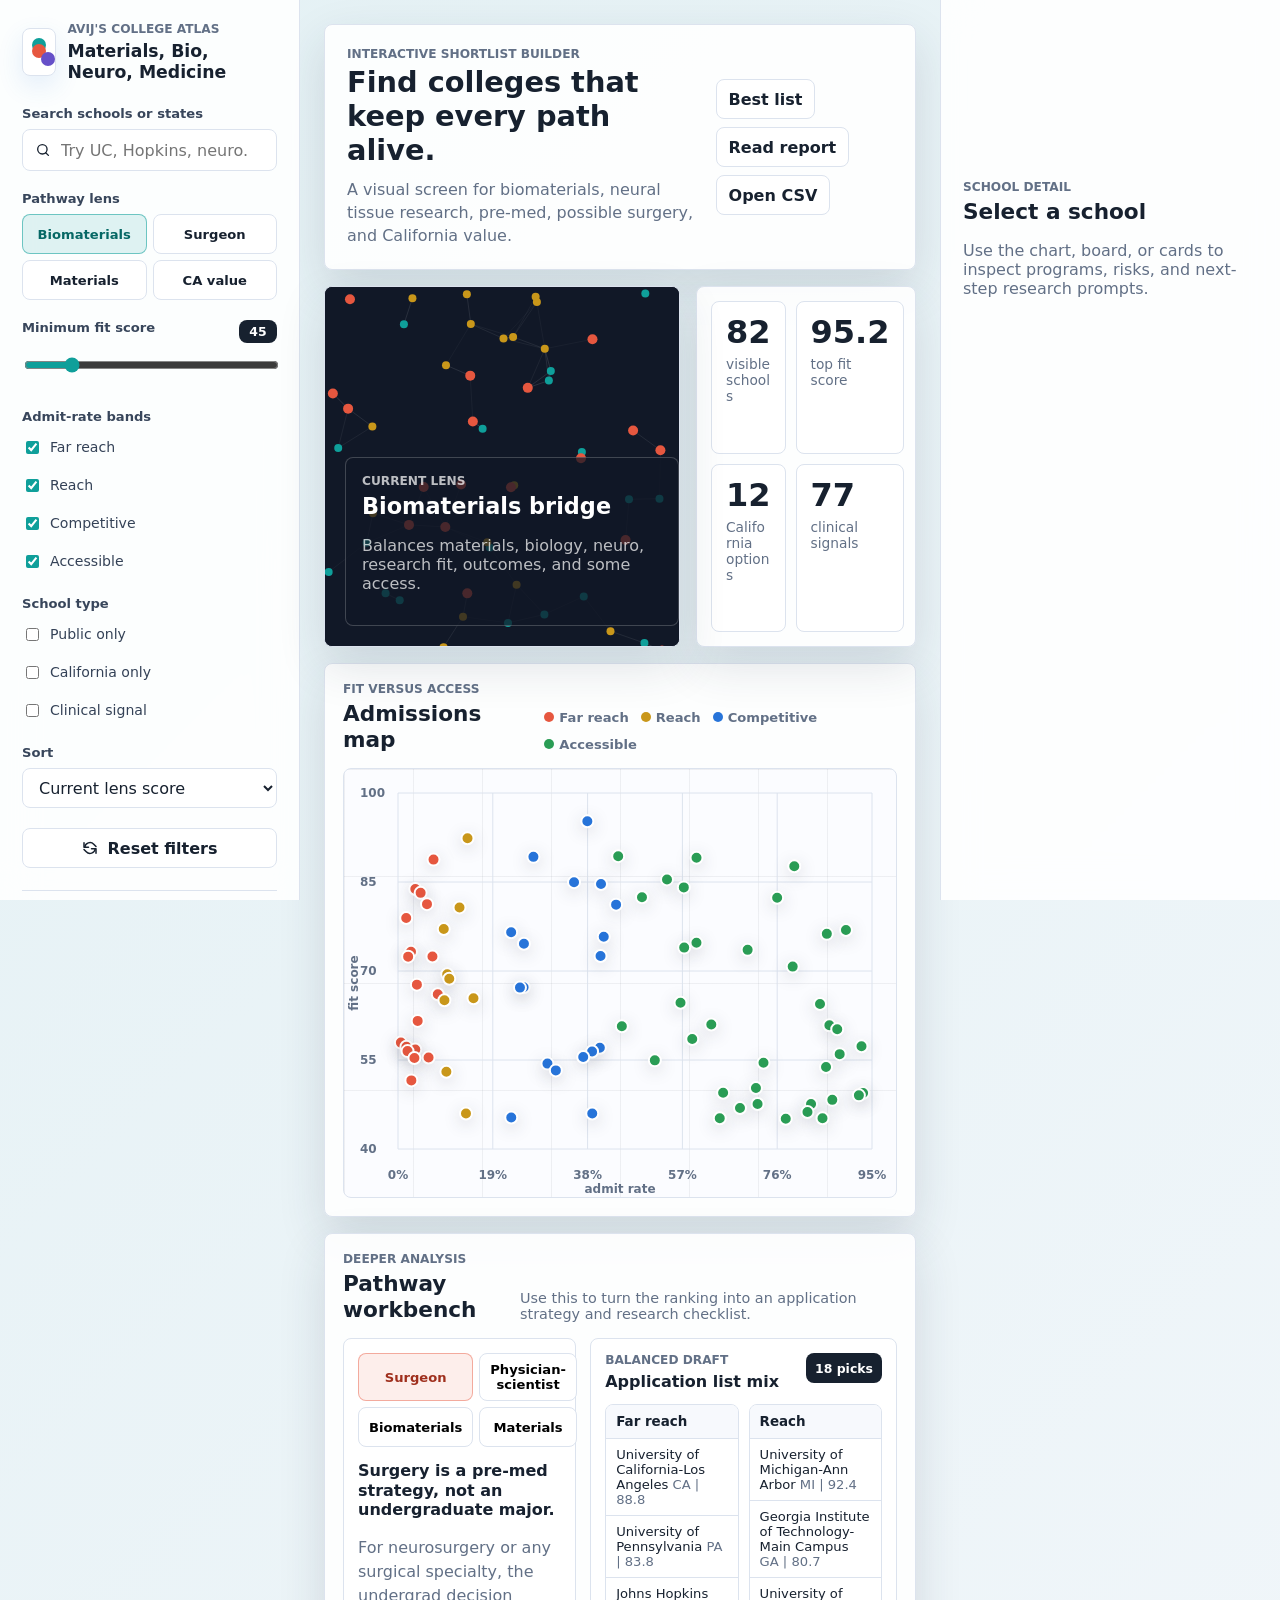
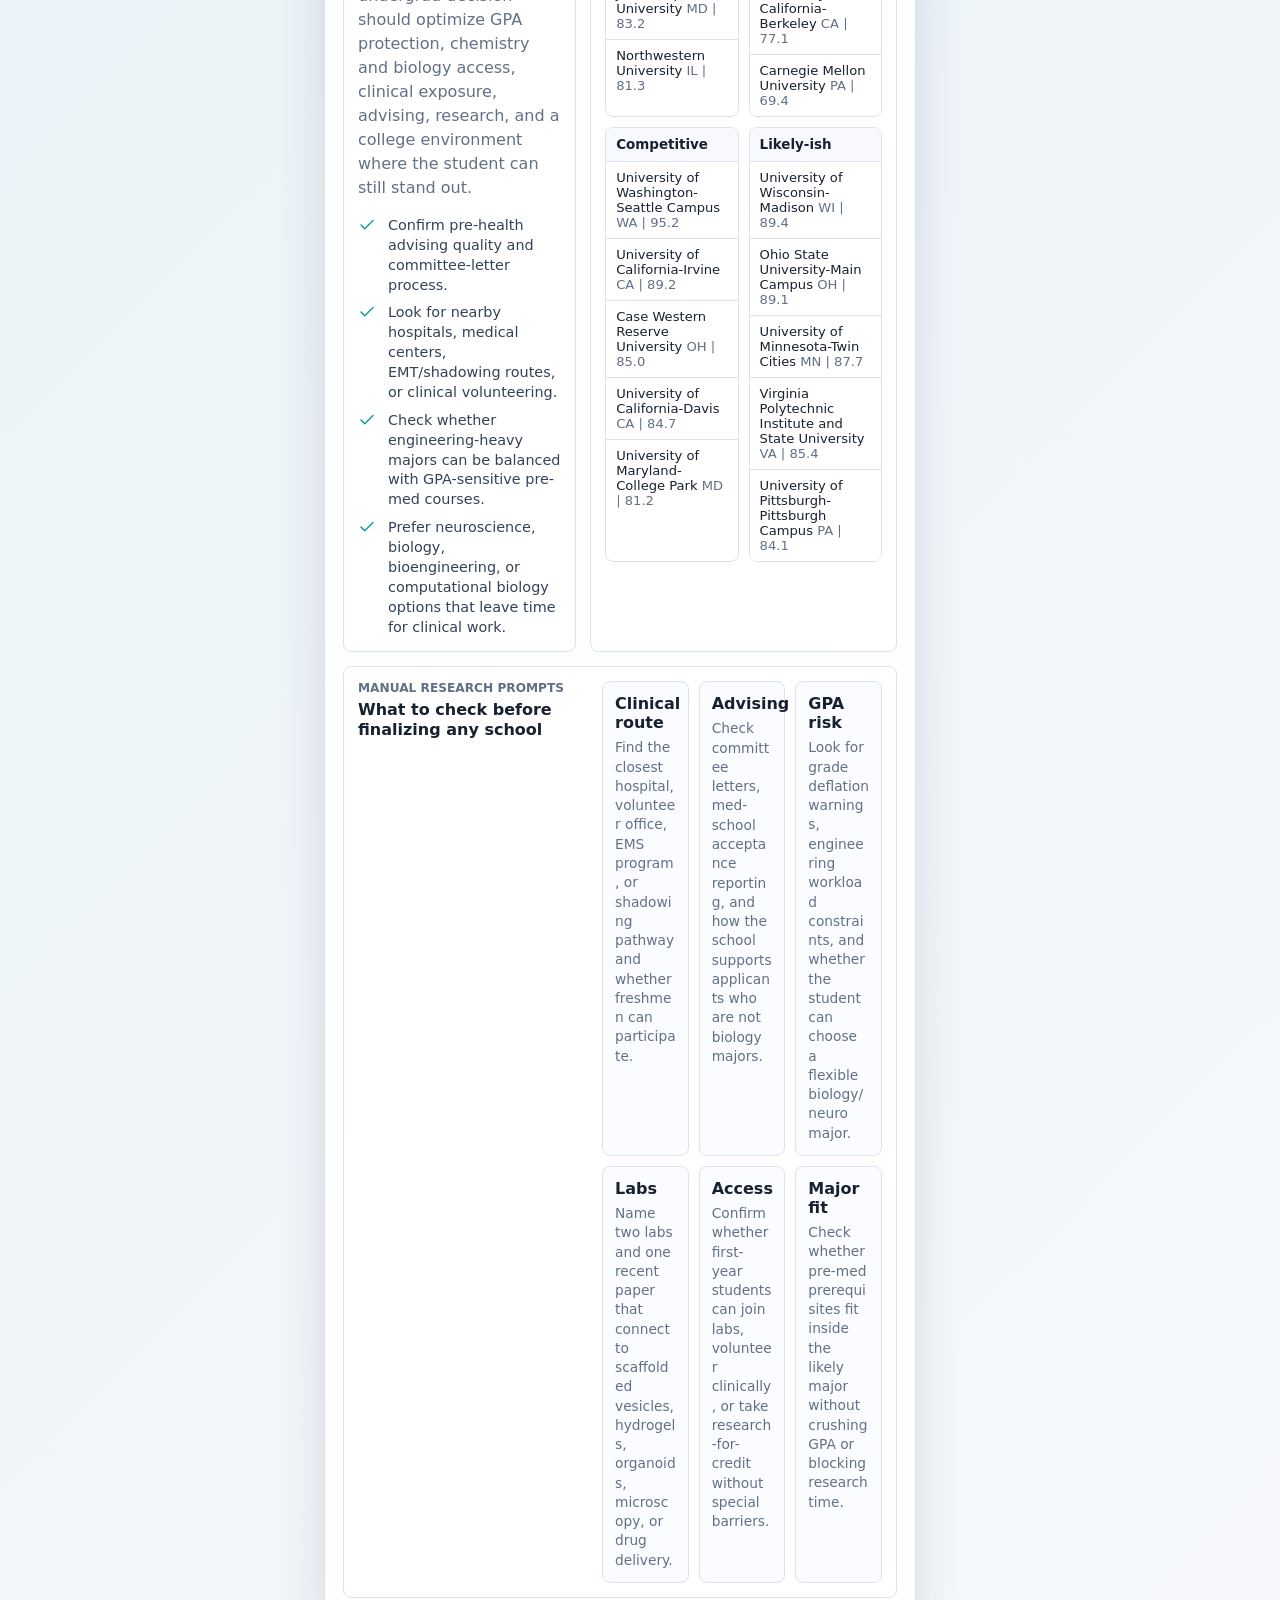
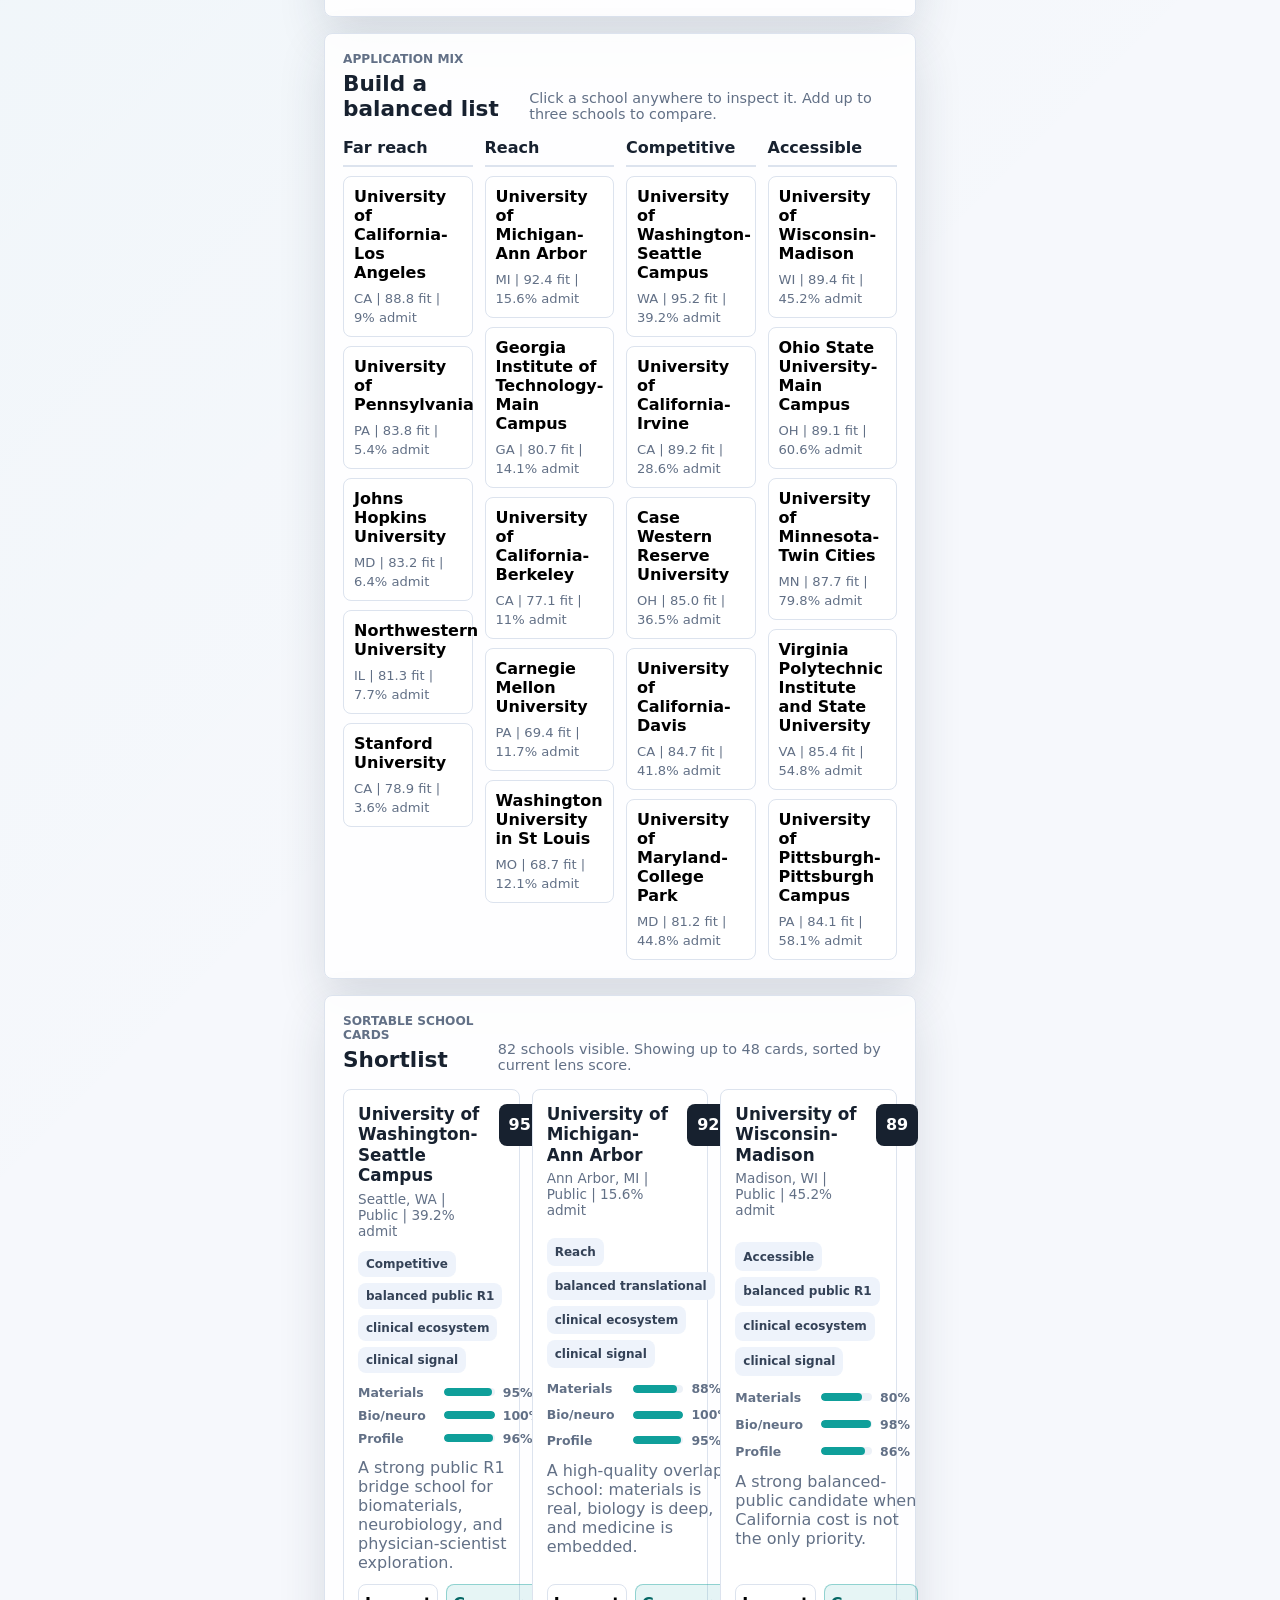
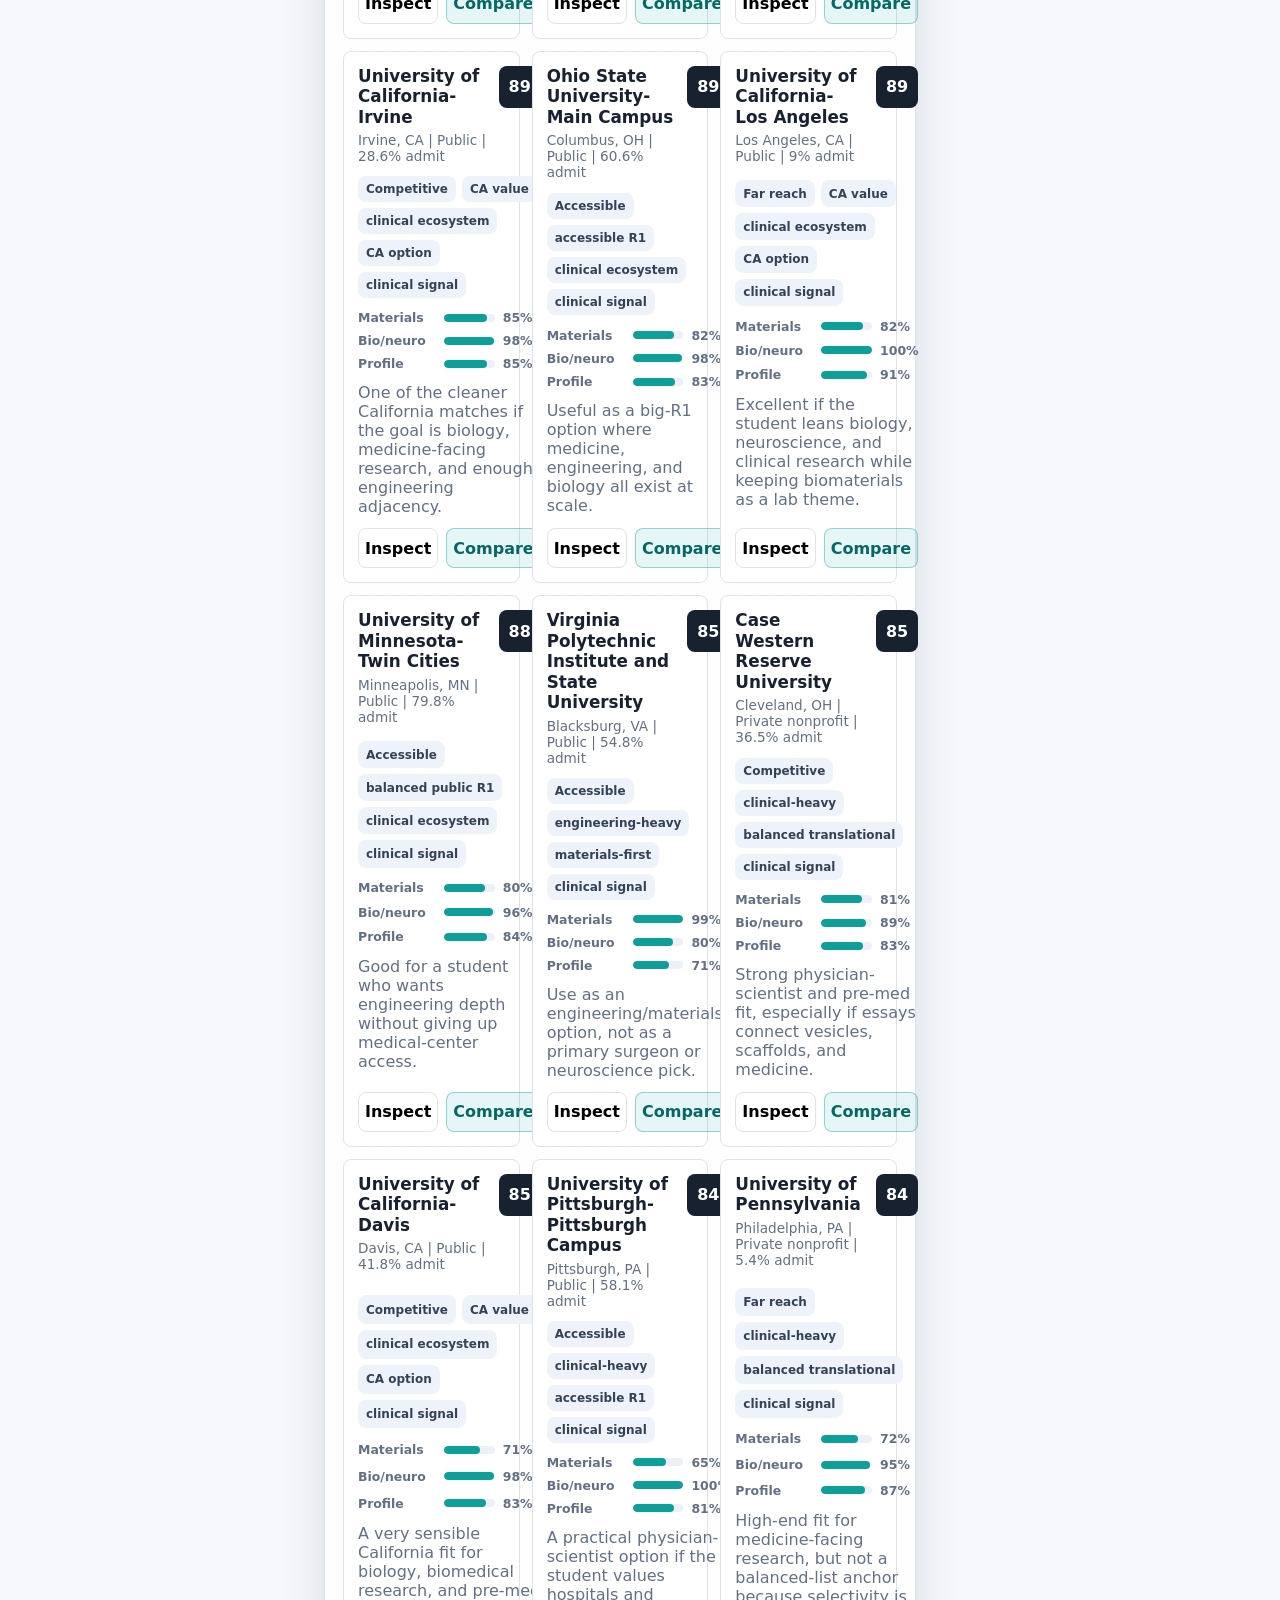
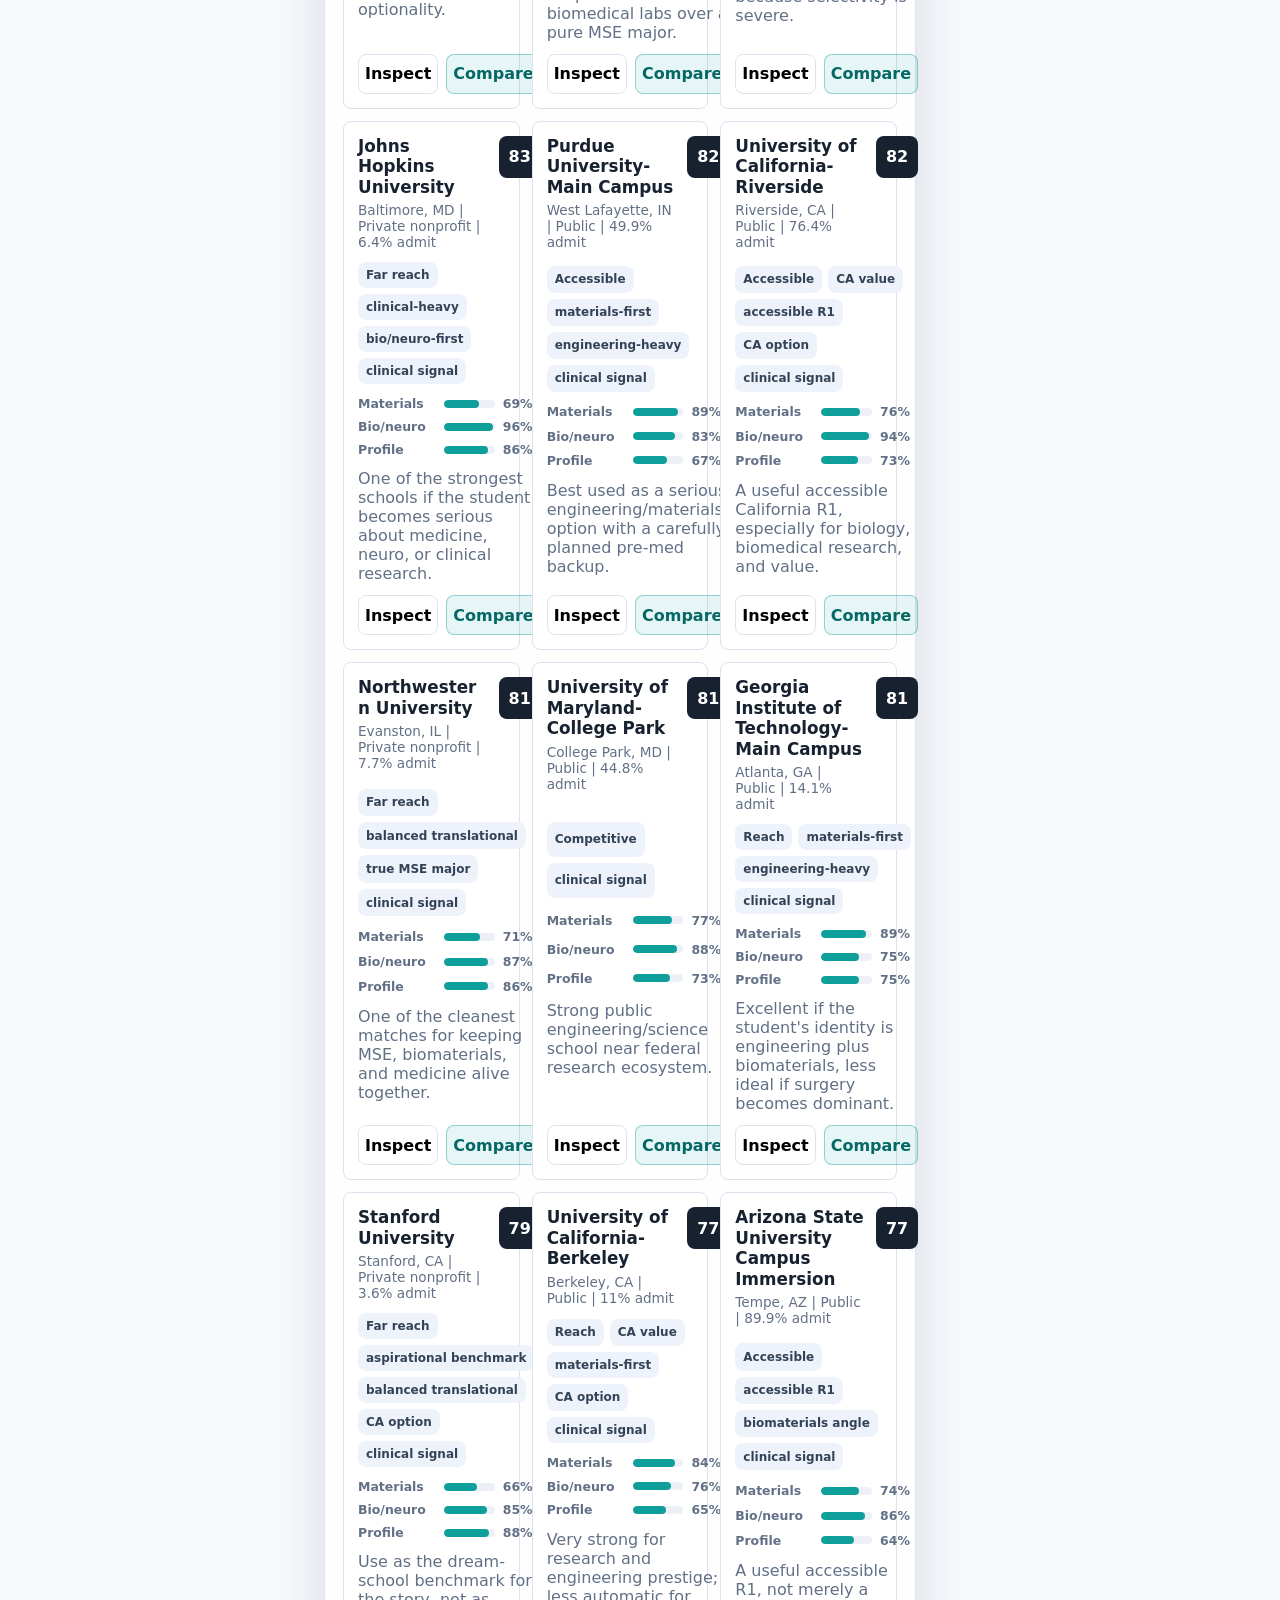
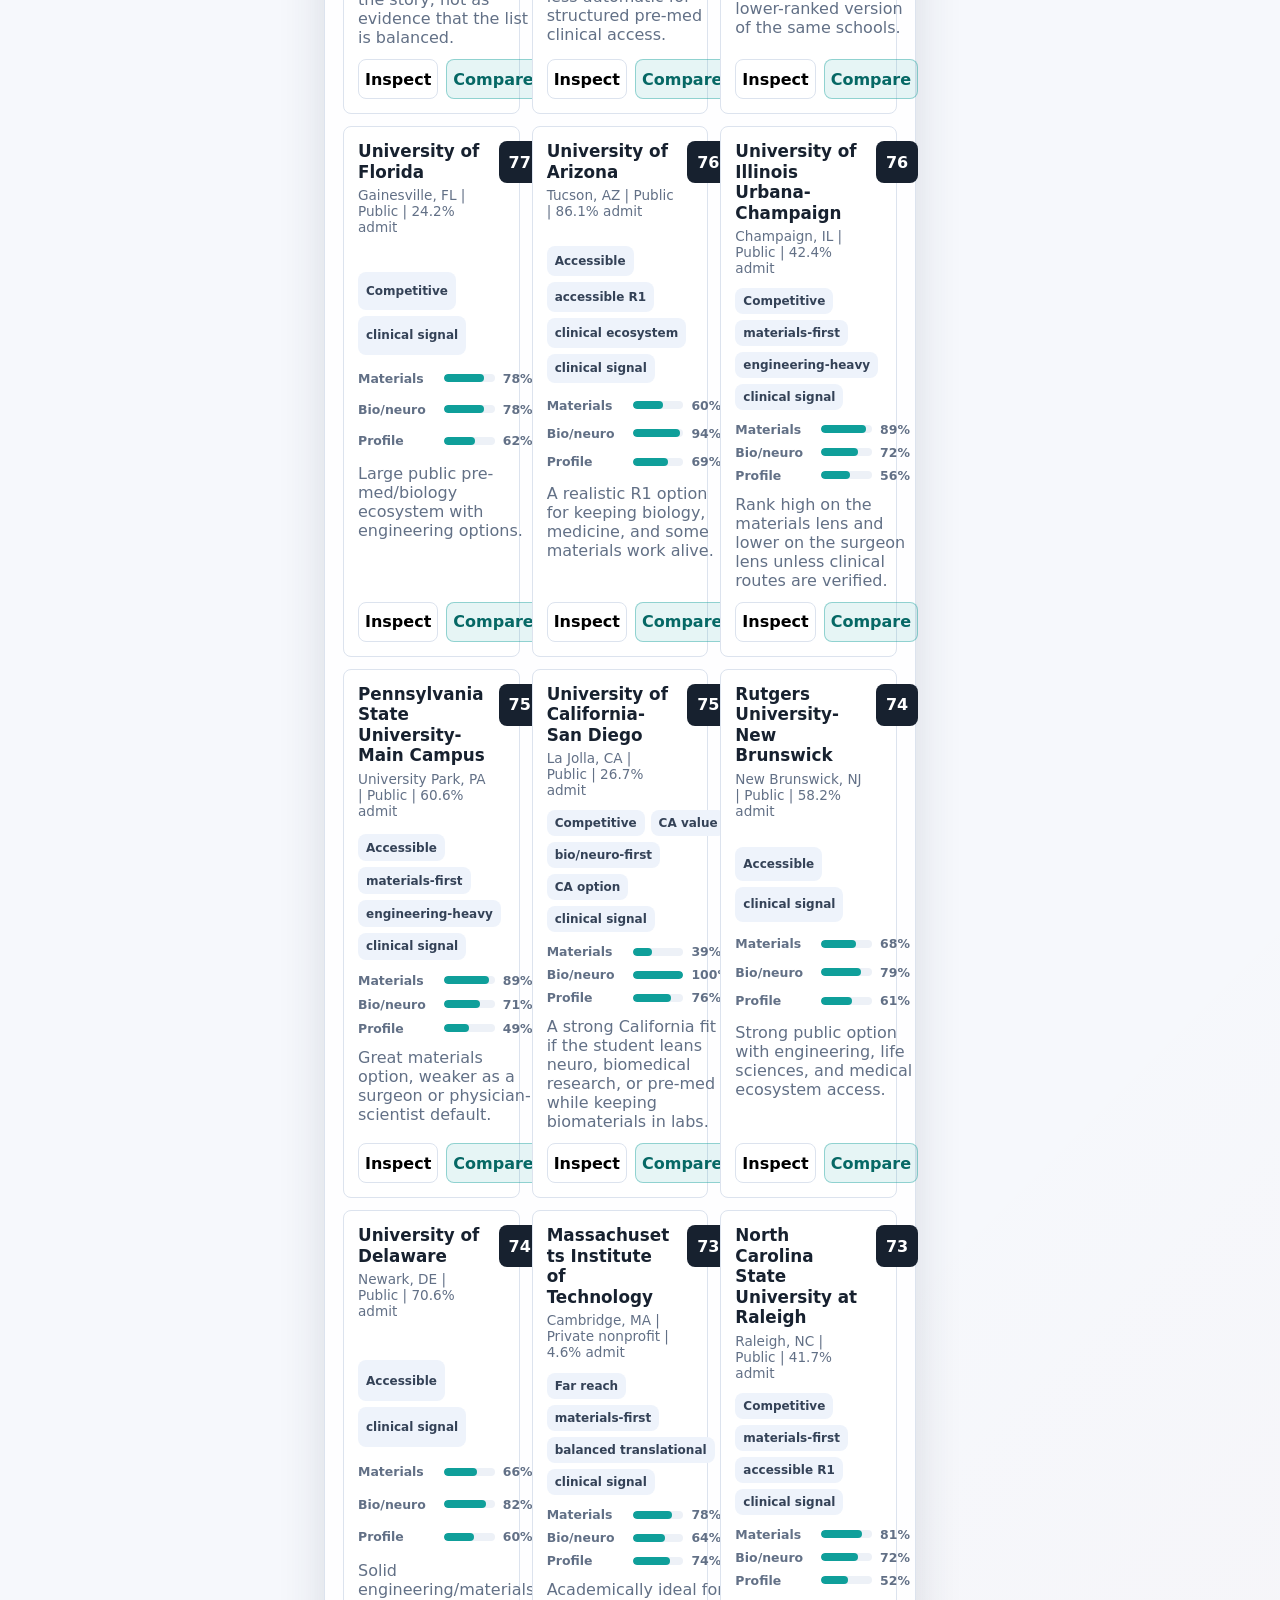
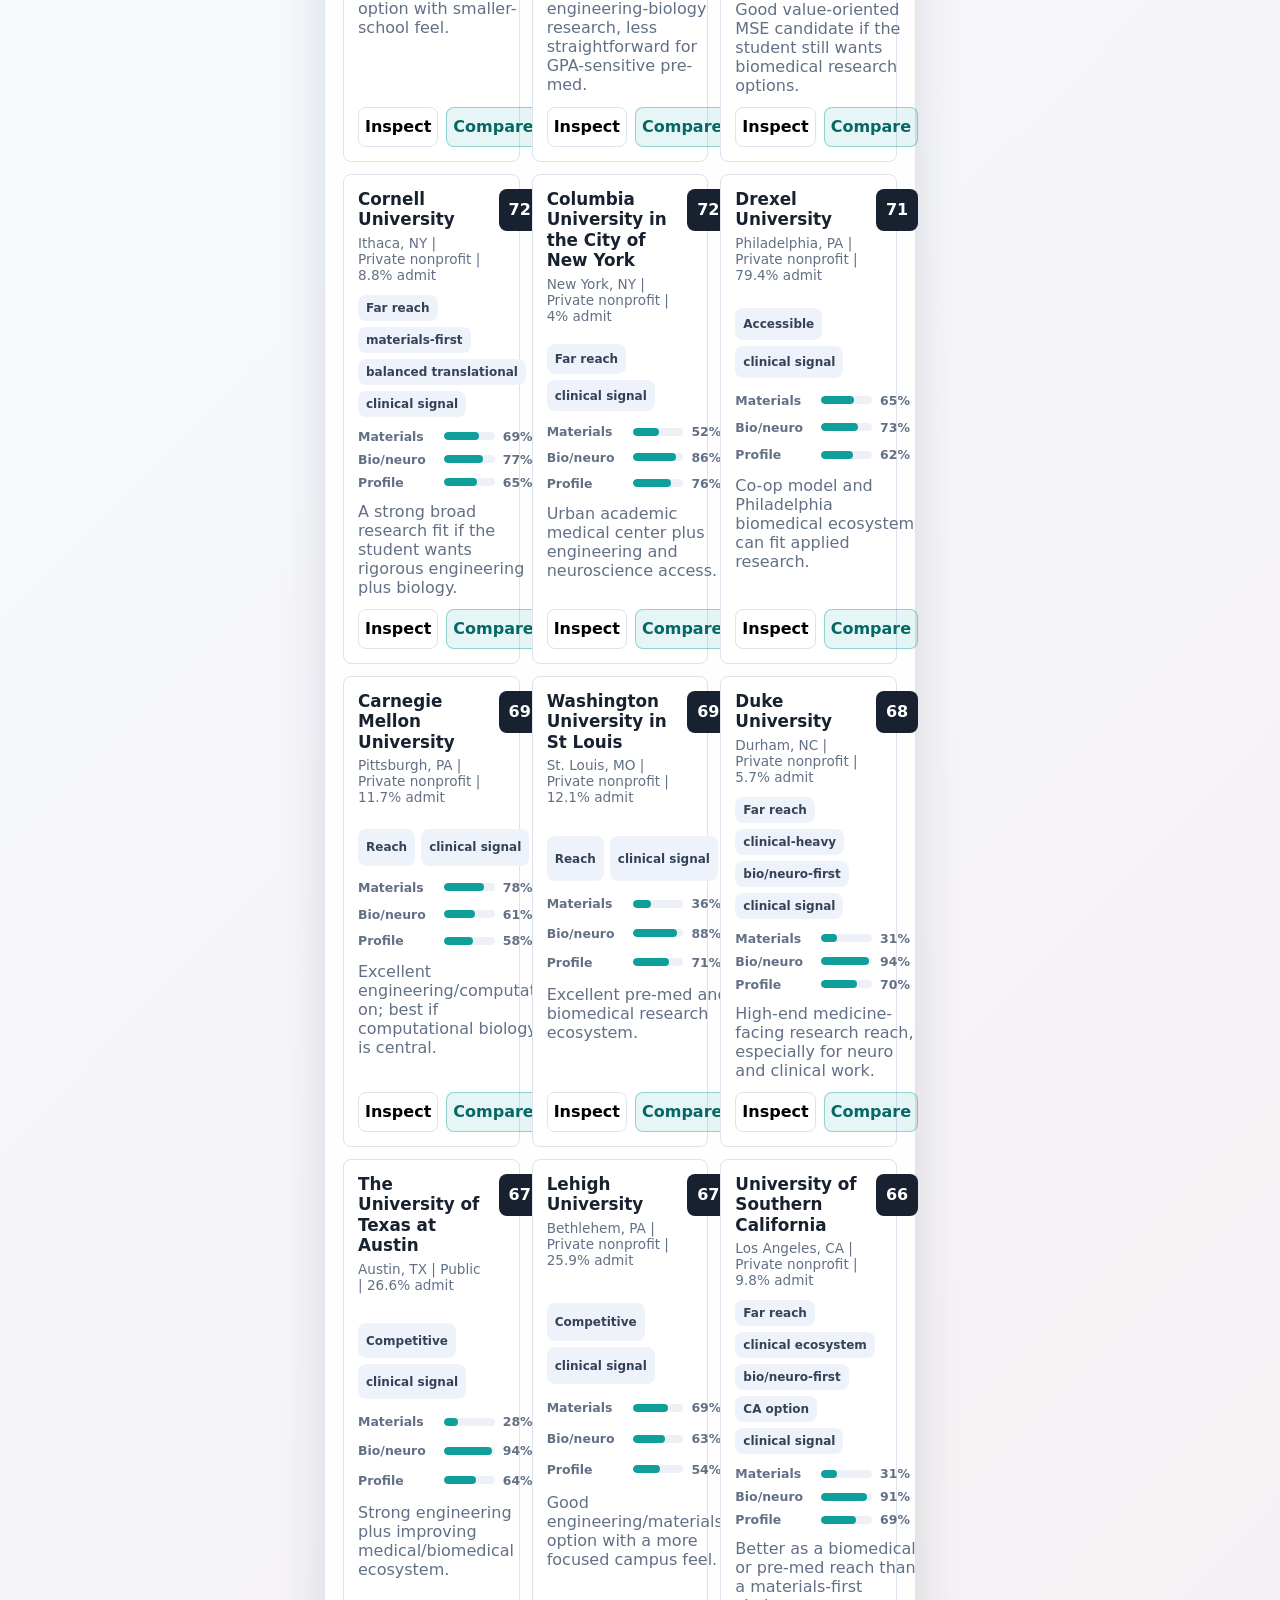
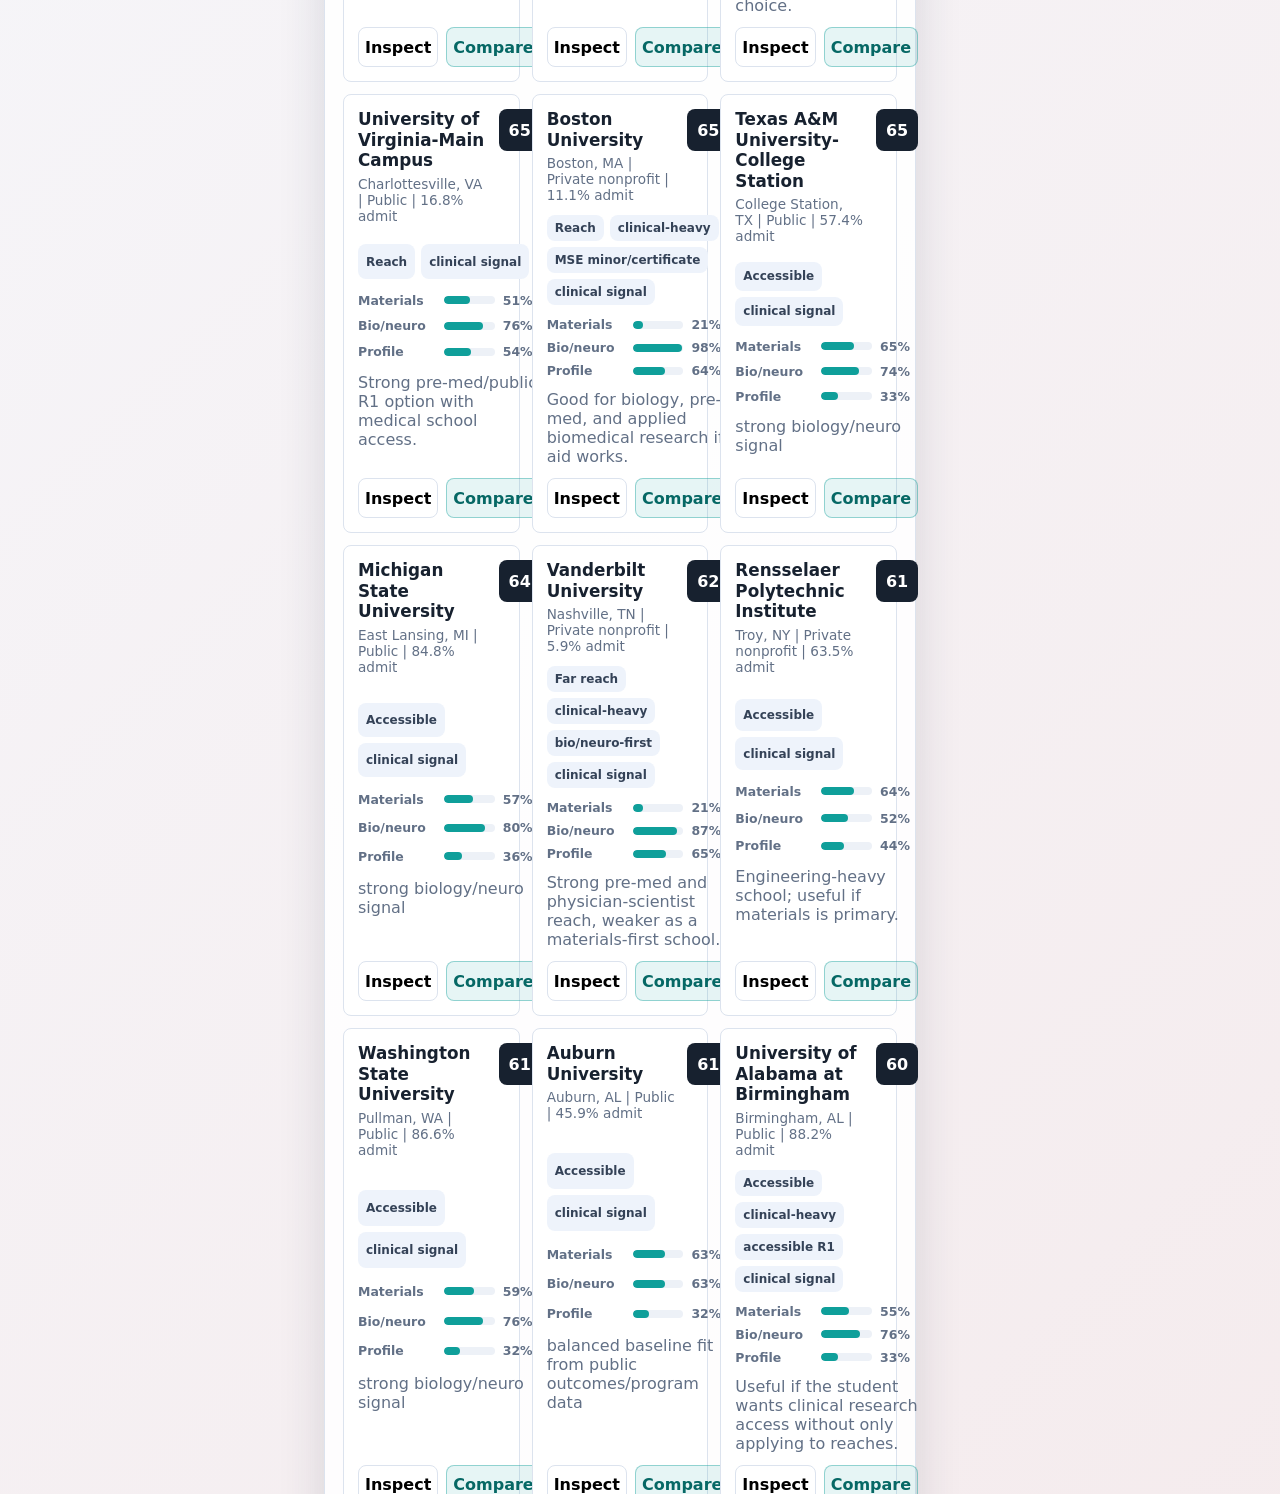
==== index.html @ f4471c8b "itr1: static website view" ====
<!doctype html>
<html lang="en">
  <head>
    <meta charset="utf-8">
    <meta name="viewport" content="width=device-width, initial-scale=1">
    <title>College Pathway Atlas</title>
    <link rel="icon" href="data:,">
    <link rel="stylesheet" href="assets/styles.css">
  </head>
  <body>
    <div class="app-shell">
      <aside class="controls" aria-label="College filters">
        <div class="brand-block">
          <div class="brand-mark" aria-hidden="true">
            <span></span>
            <span></span>
            <span></span>
          </div>
          <div>
            <p class="eyebrow">Avij's College Atlas</p>
            <h1>Materials, Bio, Neuro, Medicine</h1>
          </div>
        </div>

        <label class="field-label" for="searchInput">Search schools or states</label>
        <div class="search-wrap">
          <svg viewBox="0 0 24 24" aria-hidden="true">
            <circle cx="11" cy="11" r="7"></circle>
            <path d="m16 16 4 4"></path>
          </svg>
          <input id="searchInput" type="search" placeholder="Try UC, Hopkins, neuro...">
        </div>

        <div class="control-group">
          <p class="field-label">Pathway lens</p>
          <div class="segmented" role="group" aria-label="Pathway lens">
            <button class="seg-button active" data-track="biomaterials" type="button">Biomaterials</button>
            <button class="seg-button" data-track="surgeon" type="button">Surgeon</button>
            <button class="seg-button" data-track="materials" type="button">Materials</button>
            <button class="seg-button" data-track="california" type="button">CA value</button>
          </div>
        </div>

        <div class="control-group">
          <div class="range-head">
            <label class="field-label" for="scoreRange">Minimum fit score</label>
            <output id="scoreValue" for="scoreRange">45</output>
          </div>
          <input id="scoreRange" type="range" min="35" max="95" value="45">
        </div>

        <div class="control-group">
          <p class="field-label">Admit-rate bands</p>
          <div class="check-grid" id="bandFilters">
            <label><input type="checkbox" value="Far reach by admit rate" checked> Far reach</label>
            <label><input type="checkbox" value="Reach by admit rate" checked> Reach</label>
            <label><input type="checkbox" value="Competitive/possible by admit rate" checked> Competitive</label>
            <label><input type="checkbox" value="More accessible by admit rate" checked> Accessible</label>
          </div>
        </div>

        <div class="control-group">
          <p class="field-label">School type</p>
          <div class="check-grid">
            <label><input id="publicOnly" type="checkbox"> Public only</label>
            <label><input id="californiaOnly" type="checkbox"> California only</label>
            <label><input id="clinicalOnly" type="checkbox"> Clinical signal</label>
          </div>
        </div>

        <div class="control-group">
          <label class="field-label" for="sortSelect">Sort</label>
          <select id="sortSelect">
            <option value="lens">Current lens score</option>
            <option value="admit">Admit rate, higher first</option>
            <option value="materials">Materials strength</option>
            <option value="biology">Bio/neuro strength</option>
            <option value="outcomes">Outcomes</option>
            <option value="netprice">Net price, lower first</option>
          </select>
        </div>

        <button id="resetFilters" class="ghost-button" type="button">
          <svg viewBox="0 0 24 24" aria-hidden="true">
            <path d="M4 5v6h6"></path>
            <path d="M20 19v-6h-6"></path>
            <path d="M5 11a7 7 0 0 1 12-4l3 3"></path>
            <path d="M19 13a7 7 0 0 1-12 4l-3-3"></path>
          </svg>
          Reset filters
        </button>

        <div class="source-note">
          <p>Static site generated from College Scorecard data and the local shortlist script.</p>
          <p>Score is a relative shortlist fit index, not an admissions chance or school quality ranking. Admit-rate bands are not personal estimates.</p>
          <p>No undergrad "surgeon" major exists. The surgeon lens emphasizes pre-med readiness, clinical access, biology, outcomes, and research.</p>
          <p>Curated notes flag where official department pages, cost, major-level selectivity, and research access still need manual verification.</p>
        </div>
      </aside>

      <main class="workspace">
        <section class="top-band" aria-labelledby="overviewTitle">
          <div>
            <p class="eyebrow">Interactive shortlist builder</p>
            <h2 id="overviewTitle">Find colleges that keep every path alive.</h2>
            <p class="lede">A visual screen for biomaterials, neural tissue research, pre-med, possible surgery, and California value.</p>
          </div>
          <div class="top-actions">
            <a href="outputs/deeper_college_recommendations.md">Best list</a>
            <a href="outputs/college_shortlist.md">Read report</a>
            <a href="outputs/college_shortlist.csv">Open CSV</a>
          </div>
        </section>

        <section class="insight-grid" aria-label="Summary">
          <div class="visual-panel pathway-panel">
            <canvas id="pathwayCanvas" width="900" height="440" aria-label="Animated biomaterials and neural-pathway visual"></canvas>
            <div class="canvas-copy">
              <p class="eyebrow">Current lens</p>
              <h3 id="trackTitle">Biomaterials bridge</h3>
              <p id="trackCopy">Balances materials, biology, neuro, research fit, outcomes, and some access.</p>
            </div>
          </div>
          <div class="metric-panel">
            <div class="metric">
              <span id="countMetric">0</span>
              <p>visible schools</p>
            </div>
            <div class="metric">
              <span id="topMetric">0.0</span>
              <p>top fit score</p>
            </div>
            <div class="metric">
              <span id="caMetric">0</span>
              <p>California options</p>
            </div>
            <div class="metric">
              <span id="clinicalMetric">0</span>
              <p>clinical signals</p>
            </div>
          </div>
        </section>

        <section class="plot-section" aria-labelledby="plotTitle">
          <div class="section-head">
            <div>
              <p class="eyebrow">Fit versus access</p>
              <h2 id="plotTitle">Admissions map</h2>
            </div>
            <div class="legend" aria-label="Admissions band legend">
              <span><i class="dot far"></i>Far reach</span>
              <span><i class="dot reach"></i>Reach</span>
              <span><i class="dot comp"></i>Competitive</span>
              <span><i class="dot open"></i>Accessible</span>
            </div>
          </div>
          <div id="plot" class="plot" role="region" aria-label="Interactive scatter plot of fit score by admit-rate band"></div>
        </section>

        <section class="analysis-section" aria-labelledby="analysisTitle">
          <div class="section-head">
            <div>
              <p class="eyebrow">Deeper analysis</p>
              <h2 id="analysisTitle">Pathway workbench</h2>
            </div>
            <p class="section-note">Use this to turn the ranking into an application strategy and research checklist.</p>
          </div>
          <div class="analysis-layout">
            <div class="strategy-panel">
              <div class="analysis-tabs" role="group" aria-label="Analysis pathway">
                <button class="analysis-tab active" data-analysis="surgeon" type="button">Surgeon</button>
                <button class="analysis-tab" data-analysis="physicianScientist" type="button">Physician-scientist</button>
                <button class="analysis-tab" data-analysis="biomaterials" type="button">Biomaterials</button>
                <button class="analysis-tab" data-analysis="materials" type="button">Materials</button>
              </div>
              <div class="strategy-copy">
                <h3 id="analysisModeTitle"></h3>
                <p id="analysisModeText"></p>
                <div id="analysisChecklist" class="checklist"></div>
              </div>
            </div>
            <div class="portfolio-panel">
              <div class="portfolio-head">
                <div>
                  <p class="eyebrow">Balanced draft</p>
                  <h3>Application list mix</h3>
                </div>
                <span id="portfolioCount" class="portfolio-count"></span>
              </div>
              <div id="portfolioGrid" class="portfolio-grid"></div>
            </div>
          </div>
          <div class="question-bank">
            <div>
              <p class="eyebrow">Manual research prompts</p>
              <h3>What to check before finalizing any school</h3>
            </div>
            <div id="researchPrompts" class="prompt-grid"></div>
          </div>
        </section>

        <section class="board-section" aria-labelledby="boardTitle">
          <div class="section-head">
            <div>
              <p class="eyebrow">Application mix</p>
              <h2 id="boardTitle">Build a balanced list</h2>
            </div>
            <p class="section-note">Click a school anywhere to inspect it. Add up to three schools to compare.</p>
          </div>
          <div id="bandBoard" class="band-board"></div>
        </section>

        <section class="results-section" aria-labelledby="resultsTitle">
          <div class="section-head">
            <div>
              <p class="eyebrow">Sortable school cards</p>
              <h2 id="resultsTitle">Shortlist</h2>
            </div>
            <p id="resultSummary" class="section-note"></p>
          </div>
          <div id="cards" class="cards"></div>
        </section>
      </main>

      <aside class="detail-panel" aria-label="Selected school detail">
        <div class="detail-empty" id="detailEmpty">
          <p class="eyebrow">School detail</p>
          <h2>Select a school</h2>
          <p>Use the chart, board, or cards to inspect programs, risks, and next-step research prompts.</p>
        </div>
        <div class="detail-content hidden" id="detailContent">
          <button id="closeDetail" class="icon-button" type="button" aria-label="Close detail">
            <svg viewBox="0 0 24 24" aria-hidden="true">
              <path d="M18 6 6 18"></path>
              <path d="m6 6 12 12"></path>
            </svg>
          </button>
          <p class="eyebrow" id="detailBand"></p>
          <h2 id="detailName"></h2>
          <p id="detailMeta" class="detail-meta"></p>
          <div class="score-ring" aria-label="Current fit score">
            <span id="detailScore">0</span>
            <p>lens score</p>
          </div>
          <div id="detailBars" class="detail-bars"></div>
          <div class="detail-block">
            <h3>Why it fits</h3>
            <p id="detailWhy"></p>
          </div>
          <div class="detail-block">
            <h3>Watch-out</h3>
            <p id="detailCaution"></p>
          </div>
          <div class="detail-block">
            <h3>Curated tags</h3>
            <div id="detailTags" class="program-tags"></div>
          </div>
          <div class="detail-block">
            <h3>Deeper nuance</h3>
            <p id="detailNuance"></p>
          </div>
          <div class="detail-block path-checks">
            <h3>Path checks</h3>
            <p><strong>Materials path:</strong> <span id="detailMaterialsPath"></span></p>
            <p><strong>Clinical path:</strong> <span id="detailClinicalPath"></span></p>
            <p><strong>Manual verification:</strong> <span id="detailVerification"></span></p>
          </div>
          <div class="detail-block">
            <h3>Program signals</h3>
            <div id="detailPrograms" class="program-tags"></div>
          </div>
          <button id="compareDetail" class="primary-button" type="button">Add to compare</button>
        </div>
      </aside>

      <section class="compare-tray" aria-label="School comparison">
        <div class="compare-head">
          <div>
            <p class="eyebrow">Compare</p>
            <h2>Side-by-side</h2>
          </div>
          <button id="clearCompare" class="ghost-button compact" type="button">Clear</button>
        </div>
        <div id="compareGrid" class="compare-grid"></div>
      </section>
    </div>

    <div id="tooltip" class="tooltip hidden" role="status"></div>

    <script src="assets/college-data.js"></script>
    <script src="assets/curated-insights.js"></script>
    <script src="assets/app.js"></script>
  </body>
</html>
---- assets/styles.css ----
:root {
  --ink: #17212f;
  --muted: #627086;
  --paper: #f6f8fc;
  --panel: #ffffff;
  --line: #dce3ee;
  --teal: #0f9f9a;
  --green: #2a9d55;
  --coral: #e6573f;
  --gold: #c9971a;
  --violet: #6650c8;
  --blue: #2774d9;
  --shadow: 0 18px 48px rgba(34, 47, 73, 0.14);
  --radius: 8px;
  font-family: Inter, ui-sans-serif, system-ui, -apple-system, BlinkMacSystemFont, "Segoe UI", sans-serif;
  color: var(--ink);
  background: var(--paper);
}

* {
  box-sizing: border-box;
}

body {
  margin: 0;
  min-width: 320px;
  background:
    linear-gradient(135deg, rgba(15, 159, 154, 0.08), transparent 32%),
    linear-gradient(315deg, rgba(230, 87, 63, 0.08), transparent 28%),
    var(--paper);
}

body.has-compare .workspace {
  padding-bottom: 168px;
}

button,
input,
select {
  font: inherit;
}

button,
a,
input,
select {
  min-height: 40px;
}

a {
  color: inherit;
}

button:focus-visible,
a:focus-visible,
input:focus-visible,
select:focus-visible,
.mini-card:focus-visible,
.compare-card:focus-visible,
.point:focus-visible {
  outline: 3px solid rgba(39, 116, 217, 0.42);
  outline-offset: 3px;
}

.app-shell {
  display: grid;
  grid-template-columns: 300px minmax(0, 1fr) 340px;
  min-height: 100vh;
}

.controls,
.detail-panel,
.compare-tray {
  background: rgba(255, 255, 255, 0.88);
  backdrop-filter: blur(18px);
}

.controls {
  position: sticky;
  top: 0;
  height: 100vh;
  overflow: auto;
  padding: 22px;
  border-right: 1px solid var(--line);
}

.workspace {
  padding: 24px;
  min-width: 0;
}

.detail-panel {
  position: sticky;
  top: 0;
  height: 100vh;
  overflow: auto;
  padding: 22px;
  border-left: 1px solid var(--line);
}

.brand-block {
  display: flex;
  align-items: center;
  gap: 12px;
  margin-bottom: 24px;
}

.brand-mark {
  position: relative;
  width: 48px;
  height: 48px;
  border: 1px solid var(--line);
  border-radius: var(--radius);
  background: #fff;
  box-shadow: 0 10px 26px rgba(39, 116, 217, 0.12);
}

.brand-mark span {
  position: absolute;
  width: 14px;
  height: 14px;
  border-radius: 50%;
}

.brand-mark span:nth-child(1) {
  left: 9px;
  top: 9px;
  background: var(--teal);
}

.brand-mark span:nth-child(2) {
  right: 9px;
  top: 15px;
  background: var(--coral);
}

.brand-mark span:nth-child(3) {
  left: 18px;
  bottom: 9px;
  background: var(--violet);
}

.eyebrow {
  margin: 0 0 5px;
  color: var(--muted);
  font-size: 0.76rem;
  font-weight: 800;
  letter-spacing: 0;
  text-transform: uppercase;
}

h1,
h2,
h3,
p {
  overflow-wrap: anywhere;
}

h1 {
  margin: 0;
  font-size: 1.08rem;
  line-height: 1.2;
}

h2 {
  margin: 0;
  font-size: 1.35rem;
  line-height: 1.18;
}

h3 {
  margin: 0;
  font-size: 1rem;
  line-height: 1.22;
}

.lede,
.section-note,
.source-note,
.detail-meta,
.detail-block p {
  color: var(--muted);
}

.field-label {
  display: block;
  margin: 0 0 8px;
  color: #38465b;
  font-size: 0.82rem;
  font-weight: 800;
}

.search-wrap {
  display: flex;
  align-items: center;
  gap: 8px;
  padding: 0 12px;
  border: 1px solid var(--line);
  border-radius: var(--radius);
  background: #fff;
}

.search-wrap:focus-within {
  border-color: rgba(39, 116, 217, 0.65);
  box-shadow: 0 0 0 3px rgba(39, 116, 217, 0.14);
}

.search-wrap svg,
button svg {
  width: 18px;
  height: 18px;
  fill: none;
  stroke: currentColor;
  stroke-width: 2;
  stroke-linecap: round;
  stroke-linejoin: round;
}

.search-wrap input {
  width: 100%;
  border: 0;
  outline: 0;
  background: transparent;
}

.control-group {
  margin-top: 20px;
}

.segmented {
  display: grid;
  grid-template-columns: 1fr 1fr;
  gap: 6px;
}

.seg-button,
.ghost-button,
.primary-button,
.icon-button {
  border: 1px solid var(--line);
  border-radius: var(--radius);
  background: #fff;
  color: var(--ink);
  cursor: pointer;
}

.seg-button {
  padding: 8px 9px;
  font-size: 0.82rem;
  font-weight: 800;
}

.seg-button.active {
  border-color: rgba(15, 159, 154, 0.55);
  background: rgba(15, 159, 154, 0.12);
  color: #066865;
}

.range-head {
  display: flex;
  align-items: center;
  justify-content: space-between;
  gap: 8px;
}

output {
  min-width: 38px;
  padding: 4px 8px;
  border-radius: var(--radius);
  background: #17212f;
  color: #fff;
  text-align: center;
  font-size: 0.78rem;
  font-weight: 800;
}

input[type="range"] {
  width: 100%;
  accent-color: var(--teal);
}

.check-grid {
  display: grid;
  gap: 8px;
}

.check-grid label {
  display: flex;
  align-items: center;
  gap: 8px;
  min-height: 30px;
  color: #344257;
  font-size: 0.88rem;
}

.check-grid input {
  min-height: auto;
  accent-color: var(--teal);
}

select {
  width: 100%;
  padding: 0 12px;
  border: 1px solid var(--line);
  border-radius: var(--radius);
  background: #fff;
  color: var(--ink);
}

.ghost-button,
.primary-button {
  display: inline-flex;
  align-items: center;
  justify-content: center;
  gap: 8px;
  width: 100%;
  padding: 9px 12px;
  font-weight: 800;
}

.ghost-button {
  margin-top: 20px;
}

.ghost-button.compact {
  width: auto;
  margin: 0;
  min-height: 34px;
}

.primary-button {
  border-color: var(--ink);
  background: var(--ink);
  color: #fff;
}

.source-note {
  margin-top: 22px;
  padding-top: 18px;
  border-top: 1px solid var(--line);
  font-size: 0.82rem;
  line-height: 1.45;
}

.top-band,
.plot-section,
.board-section,
.results-section,
.visual-panel,
.metric-panel {
  border: 1px solid var(--line);
  border-radius: var(--radius);
  background: rgba(255, 255, 255, 0.9);
  box-shadow: var(--shadow);
}

.top-band {
  display: flex;
  justify-content: space-between;
  gap: 18px;
  align-items: center;
  padding: 22px;
}

.top-band h2 {
  max-width: 720px;
  font-size: 1.8rem;
}

.lede {
  max-width: 720px;
  margin: 10px 0 0;
  line-height: 1.45;
}

.top-actions {
  display: flex;
  gap: 8px;
  flex-wrap: wrap;
}

.top-actions a {
  display: inline-flex;
  align-items: center;
  min-height: 40px;
  padding: 0 12px;
  border: 1px solid var(--line);
  border-radius: var(--radius);
  background: #fff;
  text-decoration: none;
  font-weight: 800;
}

.insight-grid {
  display: grid;
  grid-template-columns: minmax(0, 1.65fr) minmax(220px, 0.7fr);
  gap: 16px;
  margin-top: 16px;
}

.pathway-panel {
  position: relative;
  min-height: 290px;
  overflow: hidden;
  background: #111827;
}

#pathwayCanvas {
  display: block;
  width: 100%;
  height: 100%;
  min-height: 290px;
}

.canvas-copy {
  position: absolute;
  left: 20px;
  bottom: 20px;
  max-width: 430px;
  padding: 16px;
  border: 1px solid rgba(255, 255, 255, 0.2);
  border-radius: var(--radius);
  background: rgba(17, 24, 39, 0.74);
  color: #fff;
}

.canvas-copy .eyebrow,
.canvas-copy p {
  color: rgba(255, 255, 255, 0.72);
}

.canvas-copy h3 {
  font-size: 1.4rem;
}

.metric-panel {
  display: grid;
  grid-template-columns: 1fr 1fr;
  gap: 10px;
  padding: 14px;
}

.metric {
  min-height: 116px;
  padding: 14px;
  border: 1px solid var(--line);
  border-radius: var(--radius);
  background: #fff;
}

.metric span {
  display: block;
  font-size: 2rem;
  font-weight: 900;
  line-height: 1;
}

.metric p {
  margin: 8px 0 0;
  color: var(--muted);
  font-size: 0.86rem;
}

.plot-section,
.analysis-section,
.board-section,
.results-section {
  margin-top: 16px;
  padding: 18px;
}

.analysis-section {
  border: 1px solid var(--line);
  border-radius: var(--radius);
  background: rgba(255, 255, 255, 0.9);
  box-shadow: var(--shadow);
}

.section-head {
  display: flex;
  align-items: end;
  justify-content: space-between;
  gap: 16px;
  margin-bottom: 16px;
}

.section-note {
  margin: 0;
  max-width: 460px;
  font-size: 0.9rem;
}

.legend {
  display: flex;
  gap: 12px;
  flex-wrap: wrap;
  color: var(--muted);
  font-size: 0.82rem;
  font-weight: 700;
}

.dot {
  display: inline-block;
  width: 10px;
  height: 10px;
  margin-right: 5px;
  border-radius: 50%;
}

.far {
  background: var(--coral);
}

.reach {
  background: var(--gold);
}

.comp {
  background: var(--blue);
}

.dot.open {
  background: var(--green);
}

.plot {
  position: relative;
  height: 430px;
  border: 1px solid var(--line);
  border-radius: var(--radius);
  background:
    linear-gradient(rgba(23, 33, 47, 0.06) 1px, transparent 1px),
    linear-gradient(90deg, rgba(23, 33, 47, 0.06) 1px, transparent 1px),
    #fbfcff;
  background-size: 100% 25%, 12.5% 100%;
  overflow: hidden;
}

.analysis-layout {
  display: grid;
  grid-template-columns: minmax(0, 0.95fr) minmax(0, 1.25fr);
  gap: 14px;
}

.strategy-panel,
.portfolio-panel,
.question-bank {
  border: 1px solid var(--line);
  border-radius: var(--radius);
  background: #fff;
}

.strategy-panel,
.portfolio-panel {
  padding: 14px;
}

.analysis-tabs {
  display: grid;
  grid-template-columns: 1fr 1fr;
  gap: 6px;
  margin-bottom: 14px;
}

.analysis-tab {
  padding: 8px 10px;
  border: 1px solid var(--line);
  border-radius: var(--radius);
  background: #fff;
  cursor: pointer;
  font-size: 0.82rem;
  font-weight: 800;
}

.analysis-tab.active {
  border-color: rgba(230, 87, 63, 0.45);
  background: rgba(230, 87, 63, 0.1);
  color: #9f2f1d;
}

.strategy-copy p {
  color: var(--muted);
  line-height: 1.5;
}

.checklist {
  display: grid;
  gap: 8px;
  margin-top: 14px;
}

.check-item {
  display: grid;
  grid-template-columns: 22px 1fr;
  gap: 8px;
  align-items: start;
  color: #344257;
  font-size: 0.9rem;
  line-height: 1.38;
}

.check-item svg {
  width: 18px;
  height: 18px;
  color: var(--teal);
  fill: none;
  stroke: currentColor;
  stroke-width: 2;
  stroke-linecap: round;
  stroke-linejoin: round;
}

.portfolio-head {
  display: flex;
  justify-content: space-between;
  gap: 12px;
  align-items: start;
  margin-bottom: 12px;
}

.portfolio-count {
  display: inline-flex;
  align-items: center;
  min-height: 30px;
  padding: 0 9px;
  border-radius: var(--radius);
  background: #17212f;
  color: #fff;
  font-size: 0.78rem;
  font-weight: 900;
}

.portfolio-grid {
  display: grid;
  grid-template-columns: 1fr 1fr;
  gap: 10px;
}

.portfolio-bucket {
  border: 1px solid var(--line);
  border-radius: var(--radius);
  overflow: hidden;
}

.portfolio-bucket h4 {
  margin: 0;
  padding: 9px 10px;
  border-bottom: 1px solid var(--line);
  background: #f7f9fd;
  font-size: 0.84rem;
}

.portfolio-bucket button {
  display: block;
  width: 100%;
  min-height: 34px;
  padding: 8px 10px;
  border: 0;
  border-bottom: 1px solid var(--line);
  background: #fff;
  color: var(--ink);
  text-align: left;
  cursor: pointer;
  font-size: 0.82rem;
}

.portfolio-bucket button:last-child {
  border-bottom: 0;
}

.portfolio-bucket span {
  color: var(--muted);
}

.question-bank {
  display: grid;
  grid-template-columns: 230px minmax(0, 1fr);
  gap: 14px;
  margin-top: 14px;
  padding: 14px;
}

.prompt-grid {
  display: grid;
  grid-template-columns: repeat(3, minmax(0, 1fr));
  gap: 10px;
}

.prompt-card {
  padding: 12px;
  border: 1px solid var(--line);
  border-radius: var(--radius);
  background: #fbfcff;
}

.prompt-card strong {
  display: block;
  margin-bottom: 6px;
}

.prompt-card p {
  margin: 0;
  color: var(--muted);
  font-size: 0.86rem;
  line-height: 1.4;
}

.plot svg {
  width: 100%;
  height: 100%;
  display: block;
}

.axis-label {
  fill: var(--muted);
  font-size: 12px;
  font-weight: 800;
}

.point {
  cursor: pointer;
  stroke: #fff;
  stroke-width: 2;
  filter: drop-shadow(0 4px 8px rgba(23, 33, 47, 0.16));
  transition: r 160ms ease, opacity 160ms ease;
}

.point:hover,
.point.active {
  r: 9;
}

.band-board {
  display: grid;
  grid-template-columns: repeat(4, minmax(0, 1fr));
  gap: 12px;
}

.band-column {
  min-width: 0;
}

.band-column h3 {
  padding-bottom: 8px;
  border-bottom: 2px solid var(--line);
}

.mini-card {
  width: 100%;
  margin-top: 9px;
  padding: 10px;
  border: 1px solid var(--line);
  border-radius: var(--radius);
  background: #fff;
  text-align: left;
  cursor: pointer;
}

.mini-card strong {
  display: block;
  margin-bottom: 6px;
}

.mini-card span {
  color: var(--muted);
  font-size: 0.82rem;
}

.cards {
  display: grid;
  grid-template-columns: repeat(3, minmax(0, 1fr));
  gap: 12px;
}

.school-card {
  display: grid;
  gap: 12px;
  padding: 14px;
  border: 1px solid var(--line);
  border-radius: var(--radius);
  background: #fff;
  min-height: 290px;
}

.school-card header {
  display: flex;
  justify-content: space-between;
  gap: 12px;
}

.rank-badge {
  display: inline-flex;
  align-items: center;
  justify-content: center;
  flex: 0 0 42px;
  width: 42px;
  height: 42px;
  border-radius: var(--radius);
  background: #17212f;
  color: #fff;
  font-weight: 900;
}

.school-card h3 {
  font-size: 1.05rem;
}

.school-card .meta {
  margin: 5px 0 0;
  color: var(--muted);
  font-size: 0.85rem;
}

.pill-row {
  display: flex;
  flex-wrap: wrap;
  gap: 6px;
}

.pill {
  display: inline-flex;
  align-items: center;
  min-height: 26px;
  padding: 0 8px;
  border-radius: var(--radius);
  background: #eef3fb;
  color: #344257;
  font-size: 0.75rem;
  font-weight: 800;
}

.bar-stack {
  display: grid;
  gap: 8px;
}

.bar-row {
  display: grid;
  grid-template-columns: 78px 1fr 38px;
  gap: 8px;
  align-items: center;
  color: var(--muted);
  font-size: 0.78rem;
  font-weight: 800;
}

.bar-track {
  height: 8px;
  border-radius: 999px;
  background: #edf1f7;
  overflow: hidden;
}

.bar-fill {
  height: 100%;
  border-radius: inherit;
  background: var(--teal);
}

.card-actions {
  display: grid;
  grid-template-columns: 1fr 1fr;
  gap: 8px;
  align-self: end;
}

.card-actions button {
  border: 1px solid var(--line);
  border-radius: var(--radius);
  background: #fff;
  cursor: pointer;
  font-weight: 800;
}

.card-actions .compare {
  border-color: rgba(15, 159, 154, 0.4);
  background: rgba(15, 159, 154, 0.1);
  color: #066865;
}

.detail-empty {
  min-height: 50vh;
  display: grid;
  align-content: center;
}

.detail-empty p {
  color: var(--muted);
}

.hidden {
  display: none !important;
}

.detail-content {
  position: relative;
  display: grid;
  gap: 16px;
}

.icon-button {
  position: absolute;
  right: 0;
  top: 0;
  display: inline-flex;
  align-items: center;
  justify-content: center;
  width: 40px;
  padding: 0;
}

.detail-meta {
  margin: 0;
}

.score-ring {
  display: grid;
  place-items: center;
  width: 140px;
  height: 140px;
  border: 12px solid rgba(15, 159, 154, 0.18);
  border-top-color: var(--teal);
  border-radius: 50%;
  background: #fff;
}

.score-ring span {
  font-size: 2.2rem;
  font-weight: 900;
  line-height: 1;
}

.score-ring p {
  margin: 4px 0 0;
  color: var(--muted);
  font-size: 0.76rem;
  font-weight: 800;
}

.detail-bars {
  display: grid;
  gap: 9px;
}

.detail-block {
  padding-top: 14px;
  border-top: 1px solid var(--line);
}

.detail-block p {
  margin: 8px 0 0;
  line-height: 1.5;
}

.path-checks p {
  display: grid;
  gap: 3px;
}

.path-checks strong {
  color: var(--ink);
}

.program-tags {
  display: flex;
  flex-wrap: wrap;
  gap: 6px;
}

.compare-tray {
  position: fixed;
  left: 300px;
  right: 340px;
  bottom: 0;
  z-index: 20;
  display: grid;
  grid-template-columns: 180px minmax(0, 1fr);
  gap: 12px;
  padding: 12px 18px;
  border-top: 1px solid var(--line);
  box-shadow: 0 -14px 34px rgba(34, 47, 73, 0.12);
}

.compare-head h2 {
  font-size: 1rem;
}

.compare-grid {
  display: grid;
  grid-template-columns: repeat(3, minmax(0, 1fr));
  gap: 8px;
}

.compare-card {
  min-height: 92px;
  padding: 10px;
  border: 1px solid var(--line);
  border-radius: var(--radius);
  background: #fff;
  color: var(--ink);
  text-align: left;
  cursor: pointer;
}

.compare-card.empty {
  display: grid;
  place-items: center;
  color: var(--muted);
  font-size: 0.86rem;
  border-style: dashed;
  cursor: default;
}

.compare-tray.empty {
  display: none;
}

.compare-card strong {
  display: block;
}

.compare-card p {
  margin: 6px 0 0;
  color: var(--muted);
  font-size: 0.78rem;
}

.tooltip {
  position: fixed;
  z-index: 40;
  pointer-events: none;
  max-width: 280px;
  padding: 10px 12px;
  border: 1px solid var(--line);
  border-radius: var(--radius);
  background: #fff;
  box-shadow: var(--shadow);
  font-size: 0.84rem;
}

.tooltip strong {
  display: block;
  margin-bottom: 4px;
}

@media (max-width: 1220px) {
  .app-shell {
    grid-template-columns: 280px minmax(0, 1fr);
  }

  .band-board,
  .cards {
    grid-template-columns: 1fr 1fr;
  }

  .detail-panel {
    position: fixed;
    right: 0;
    top: 0;
    z-index: 30;
    width: min(390px, 92vw);
    transform: translateX(100%);
    transition: transform 180ms ease;
  }

  .detail-panel.open {
    transform: translateX(0);
  }

  .compare-tray {
    left: 280px;
    right: 0;
  }
}

@media (max-width: 980px) {
  .app-shell {
    display: block;
  }

  .controls {
    position: static;
    width: auto;
    height: auto;
    transform: none;
  }

  .detail-panel {
    position: fixed;
    right: 0;
    top: 0;
    bottom: 0;
    z-index: 30;
    width: min(430px, 100vw);
    height: 100vh;
    transform: translateX(100%);
  }

  .detail-panel.open {
    transform: translateX(0);
  }

  .controls {
    border-right: 0;
    border-bottom: 1px solid var(--line);
  }

  .workspace {
    padding: 16px;
  }

  .top-band,
  .section-head,
  .insight-grid,
  .analysis-layout,
  .question-bank {
    display: grid;
    grid-template-columns: 1fr;
  }

  .band-board,
  .cards,
  .prompt-grid {
    grid-template-columns: 1fr 1fr;
  }

  .compare-tray {
    left: 0;
    right: 0;
    grid-template-columns: 1fr;
  }
}

@media (max-width: 640px) {
  .band-board,
  .cards,
  .compare-grid,
  .metric-panel,
  .portfolio-grid,
  .prompt-grid {
    grid-template-columns: 1fr;
  }

  .plot {
    height: 360px;
  }

  .top-actions,
  .card-actions {
    display: grid;
    grid-template-columns: 1fr;
  }

  body.has-compare .workspace {
    padding-bottom: 220px;
  }
}
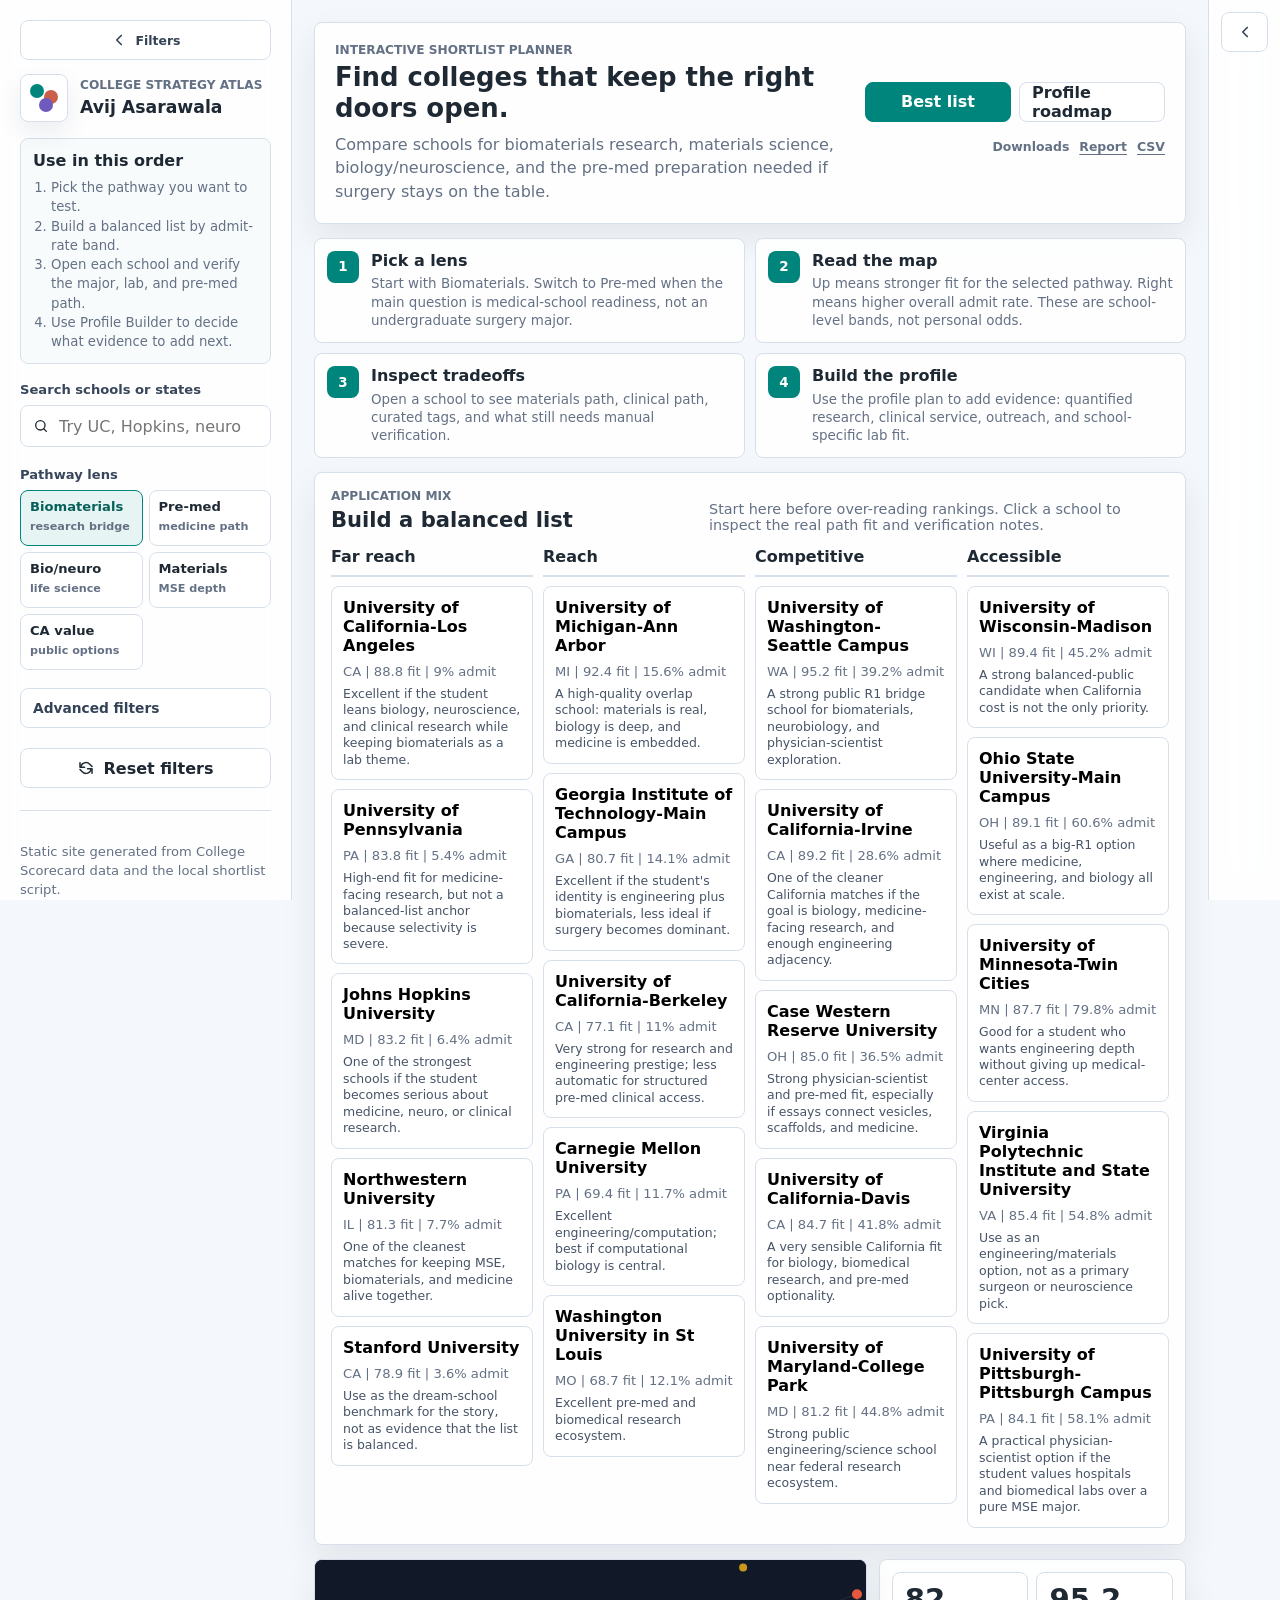
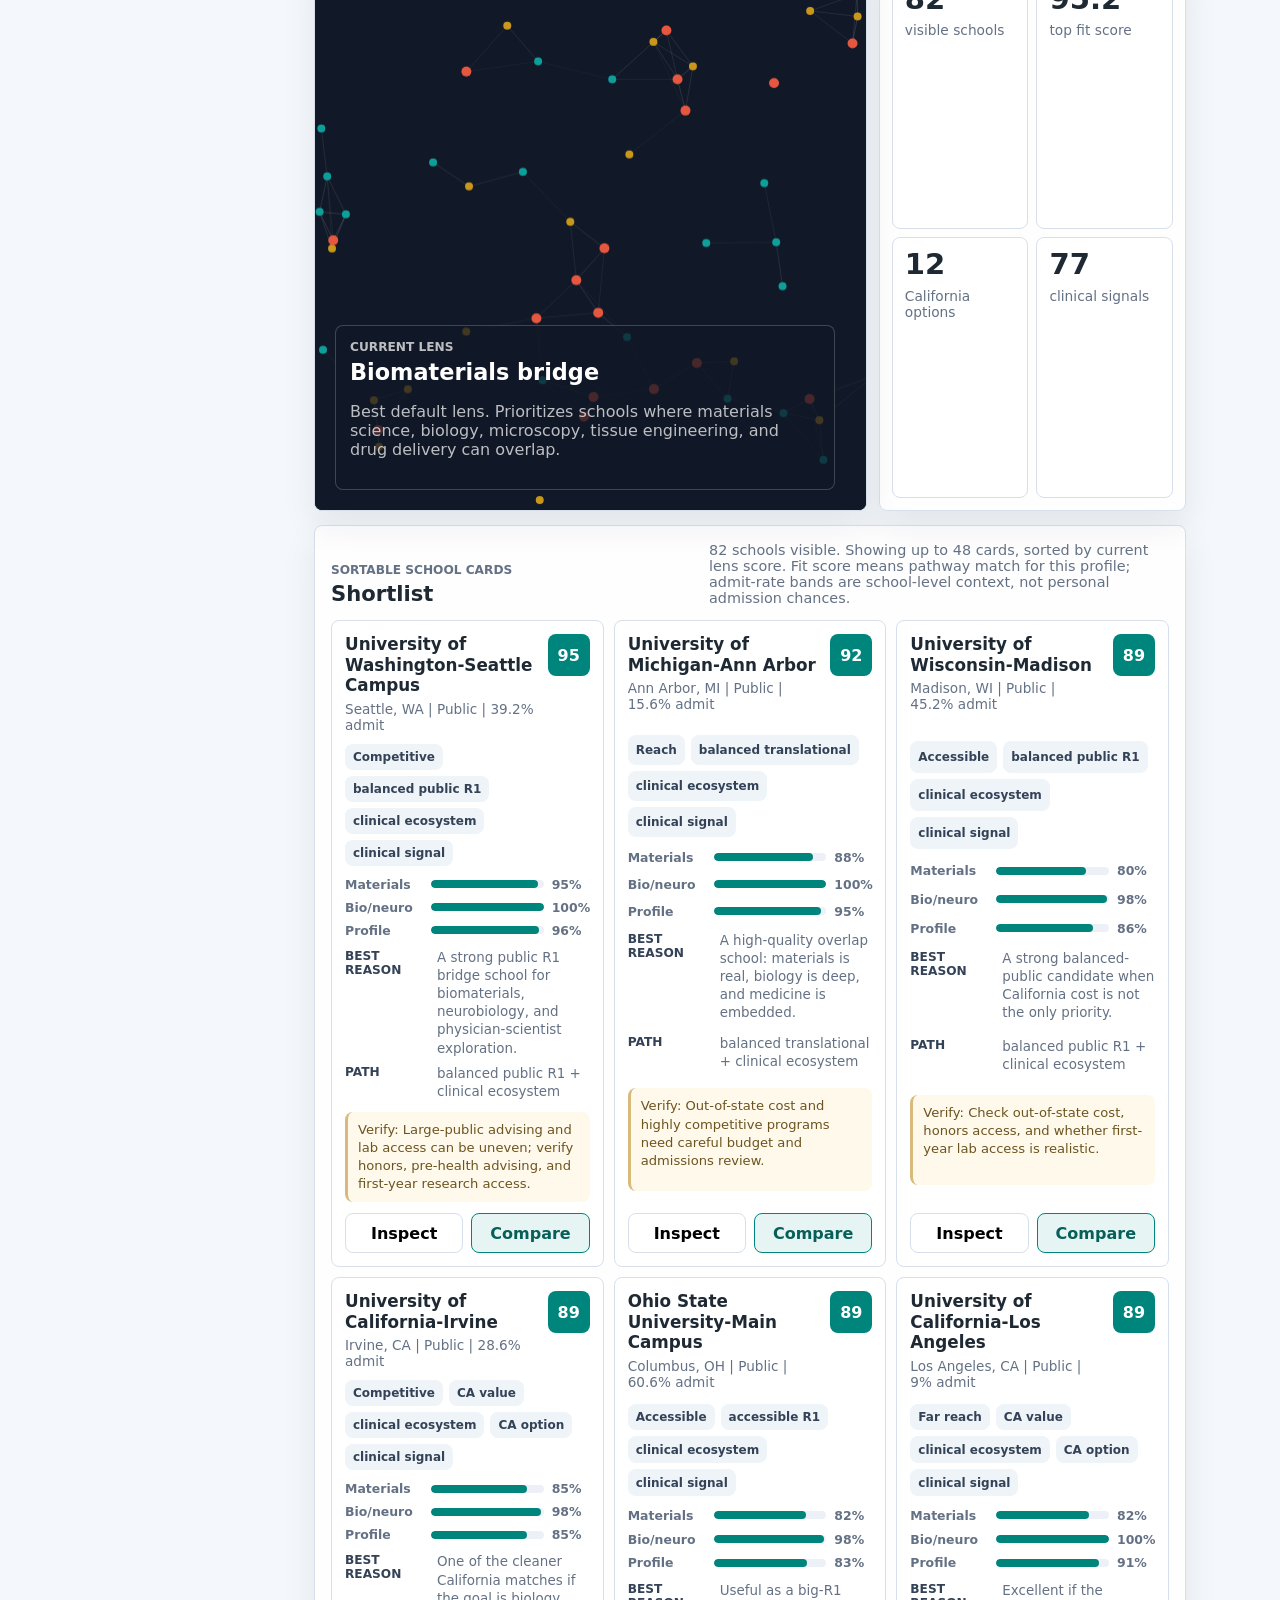
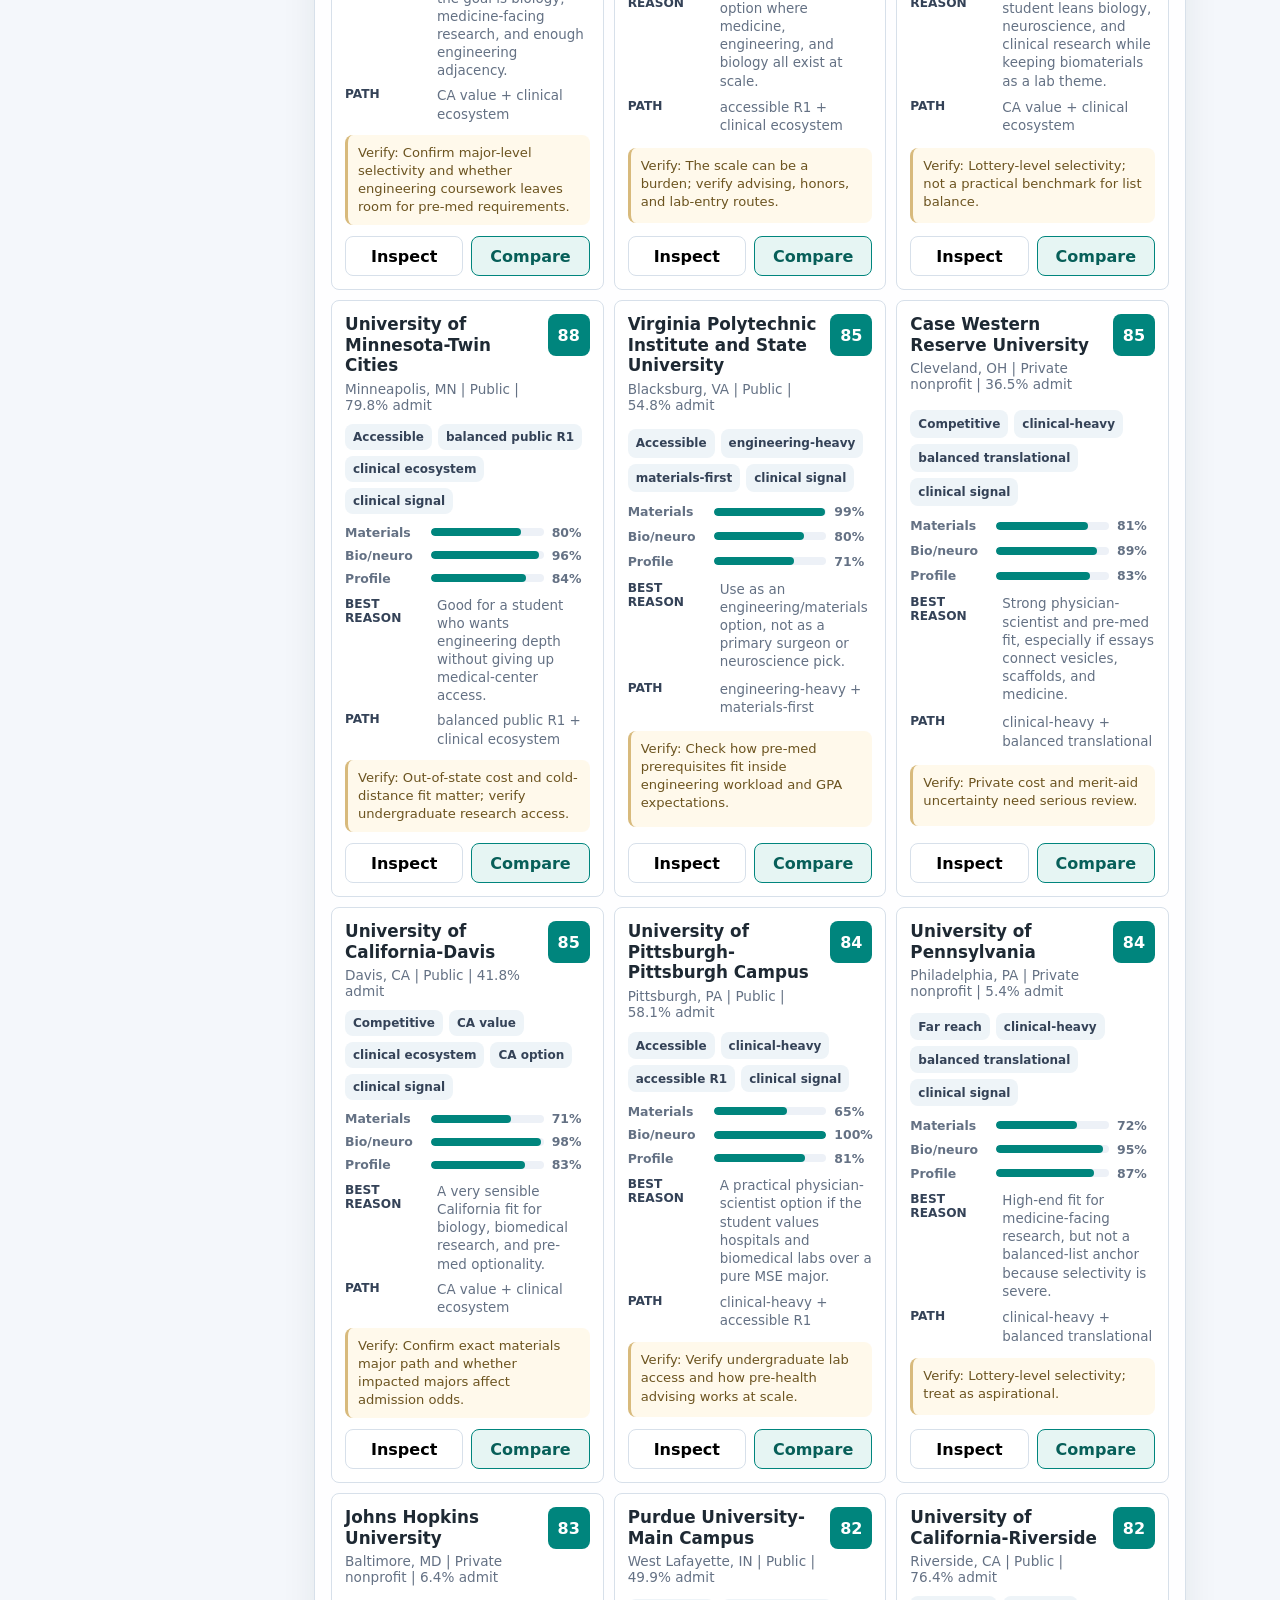
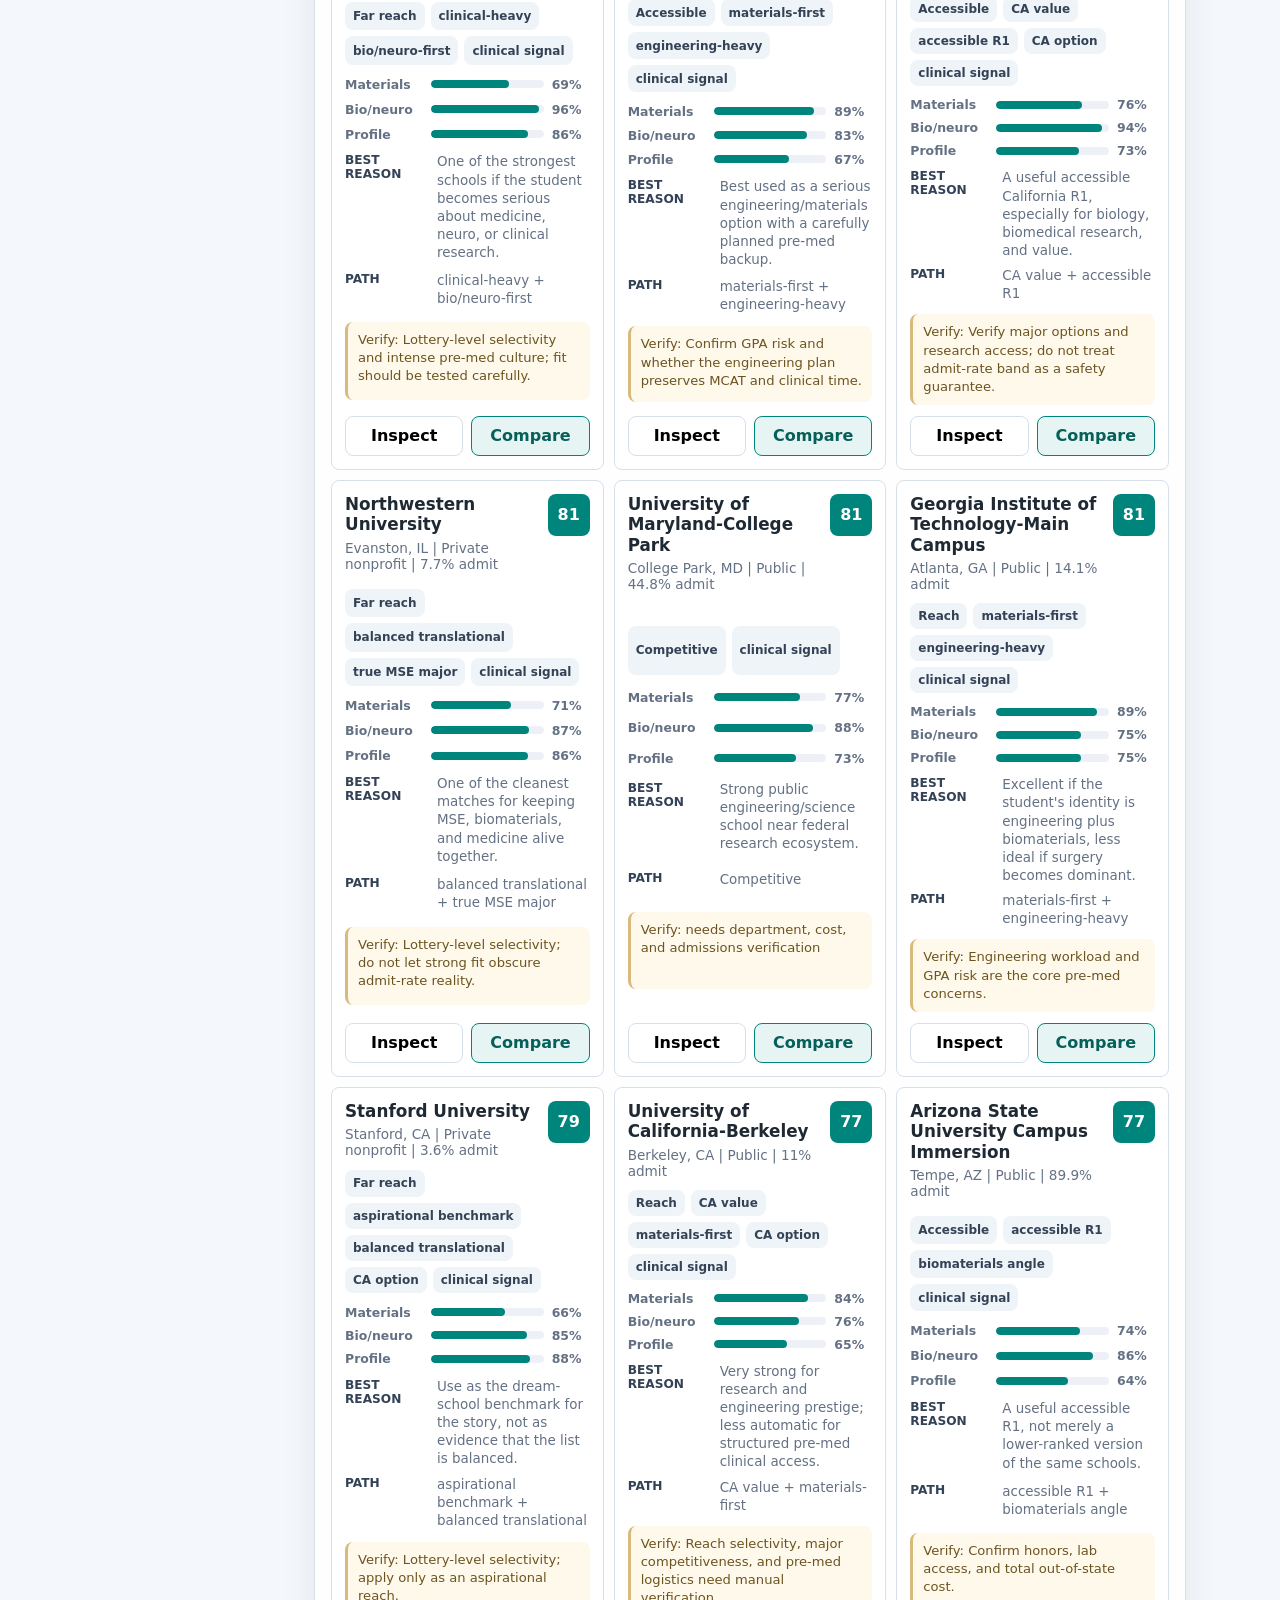
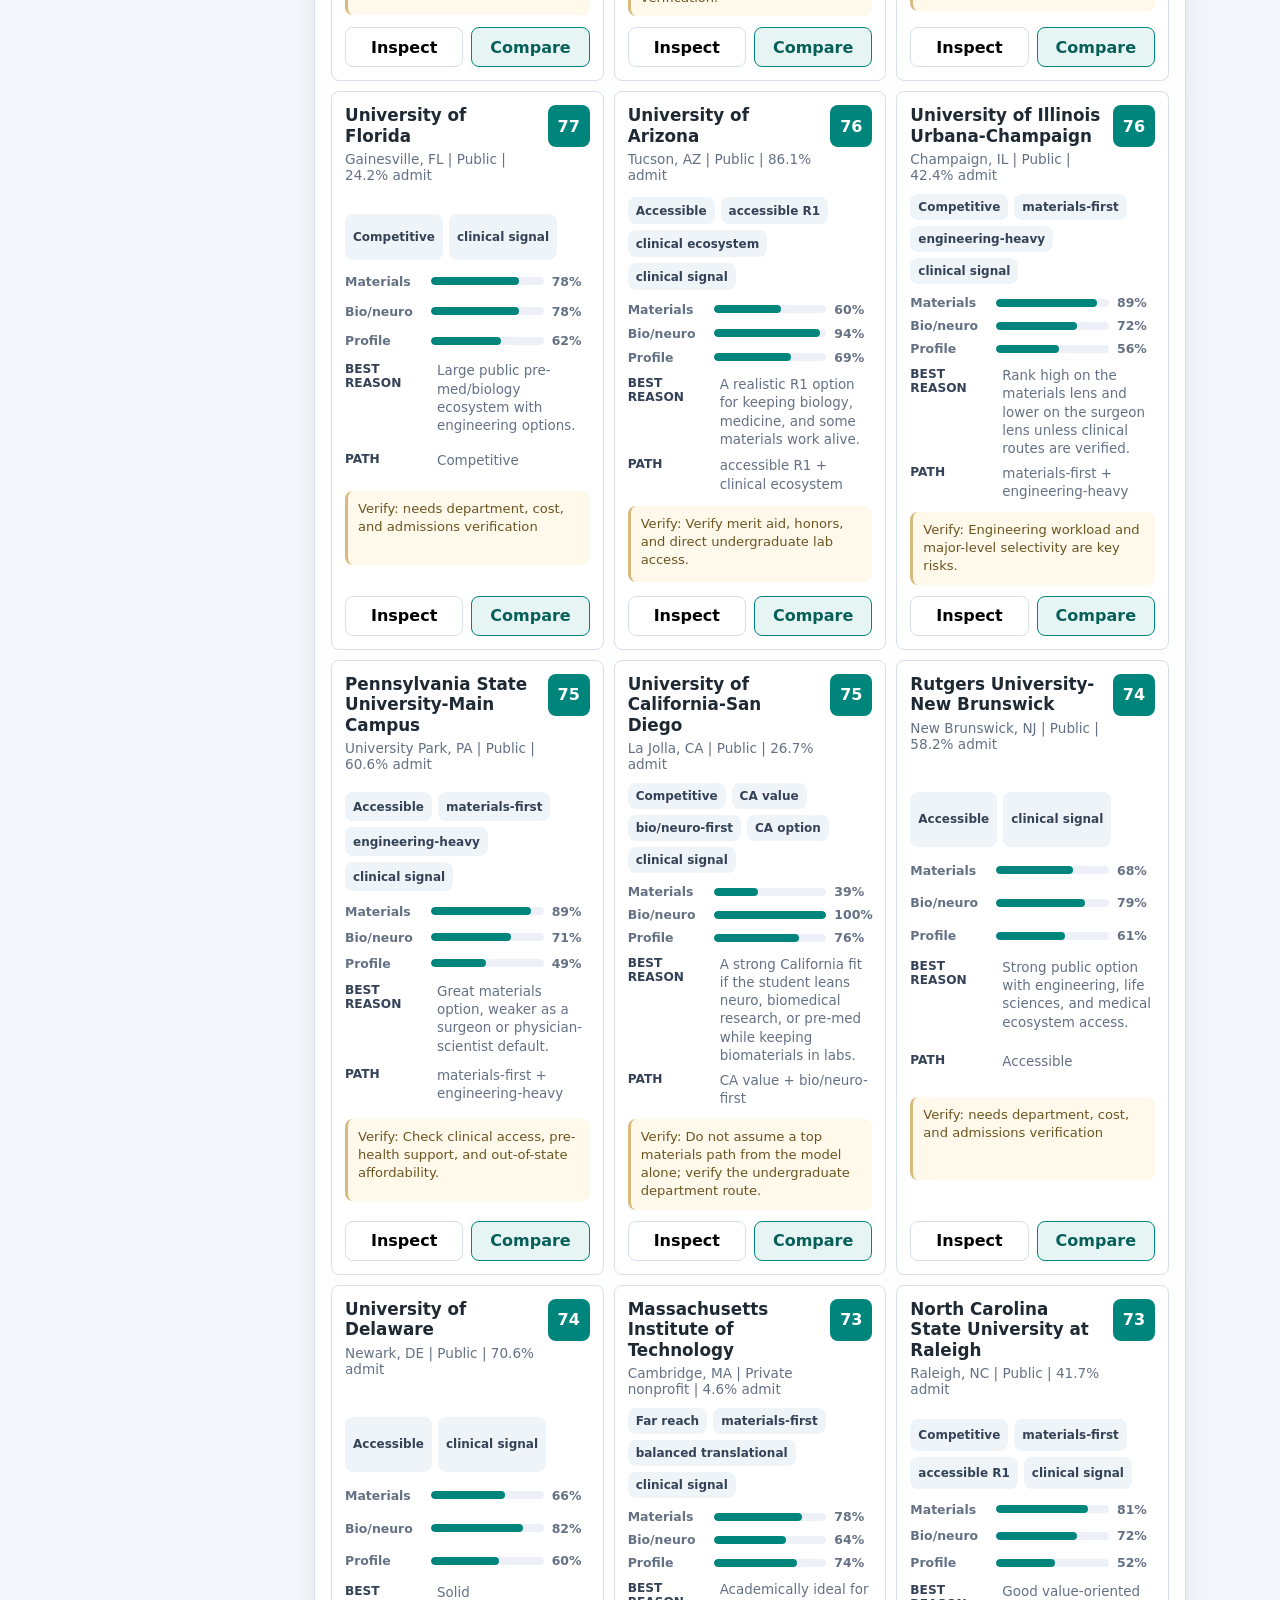
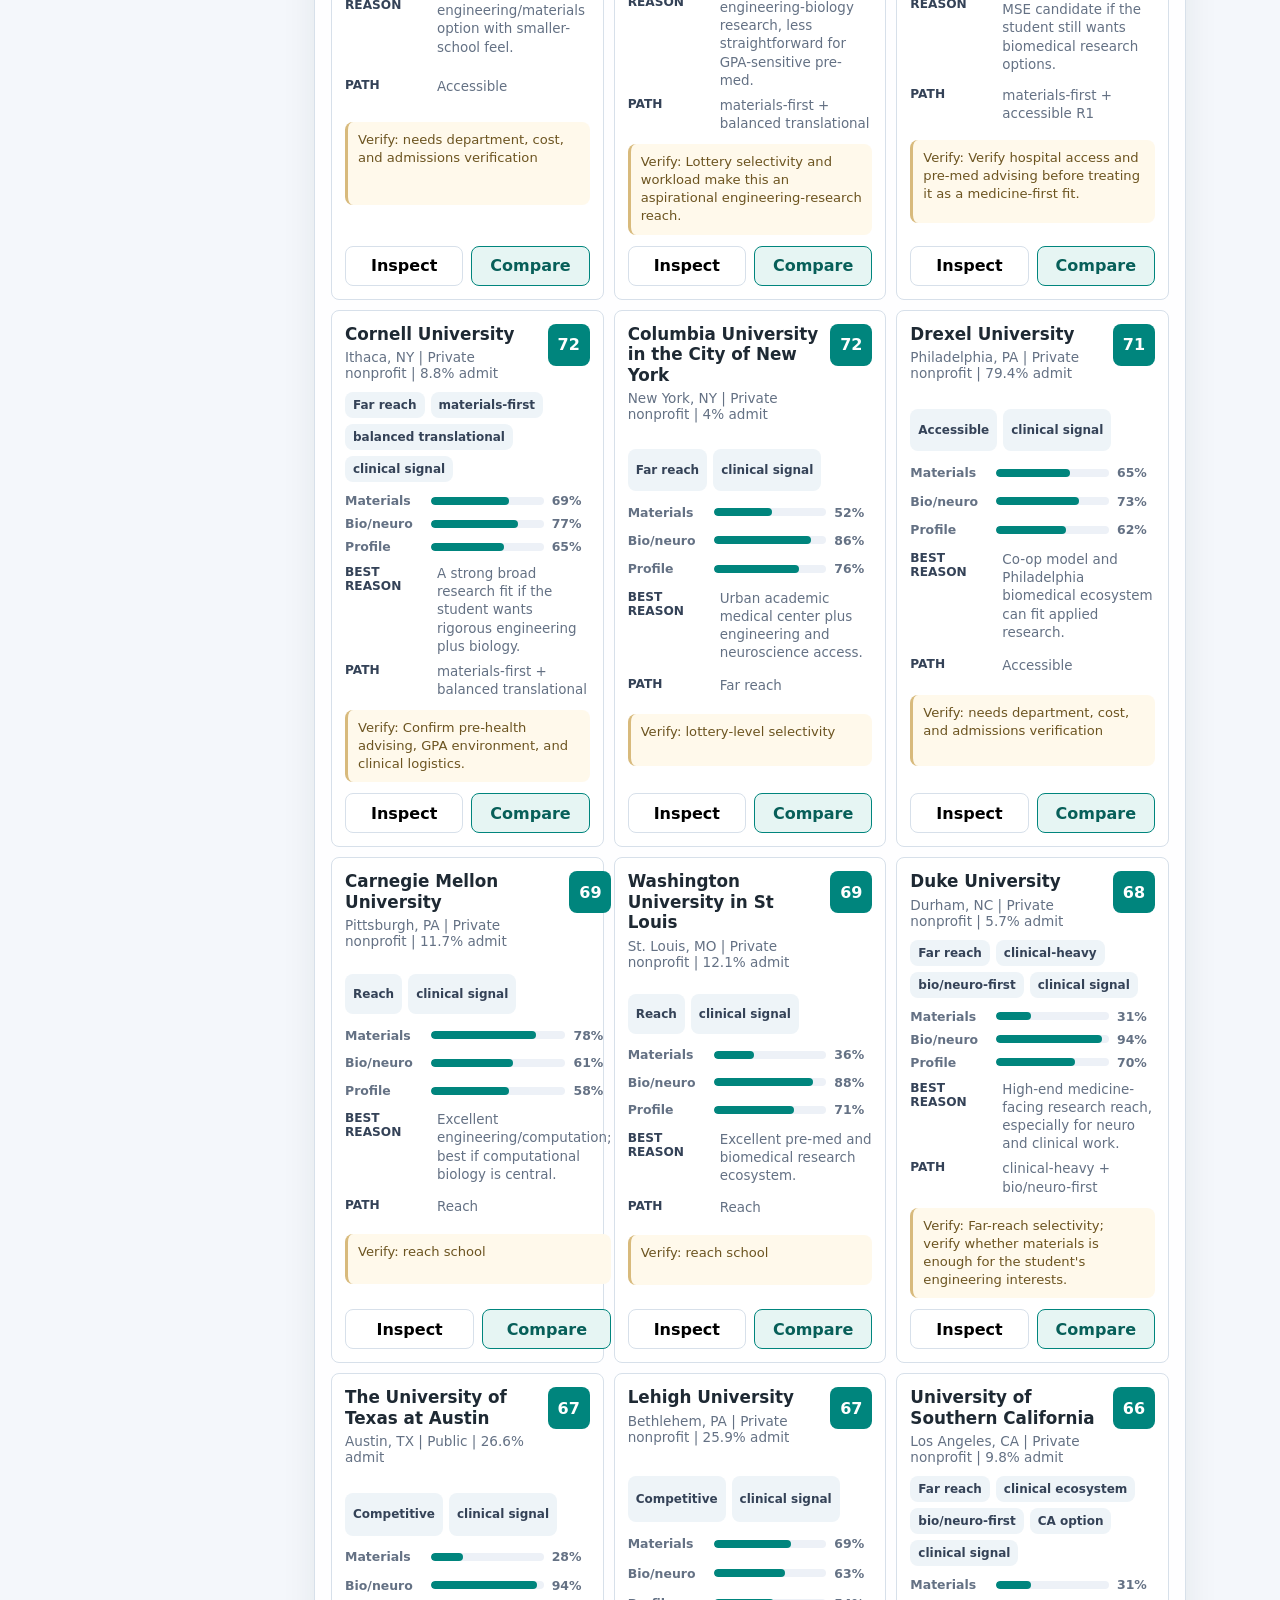
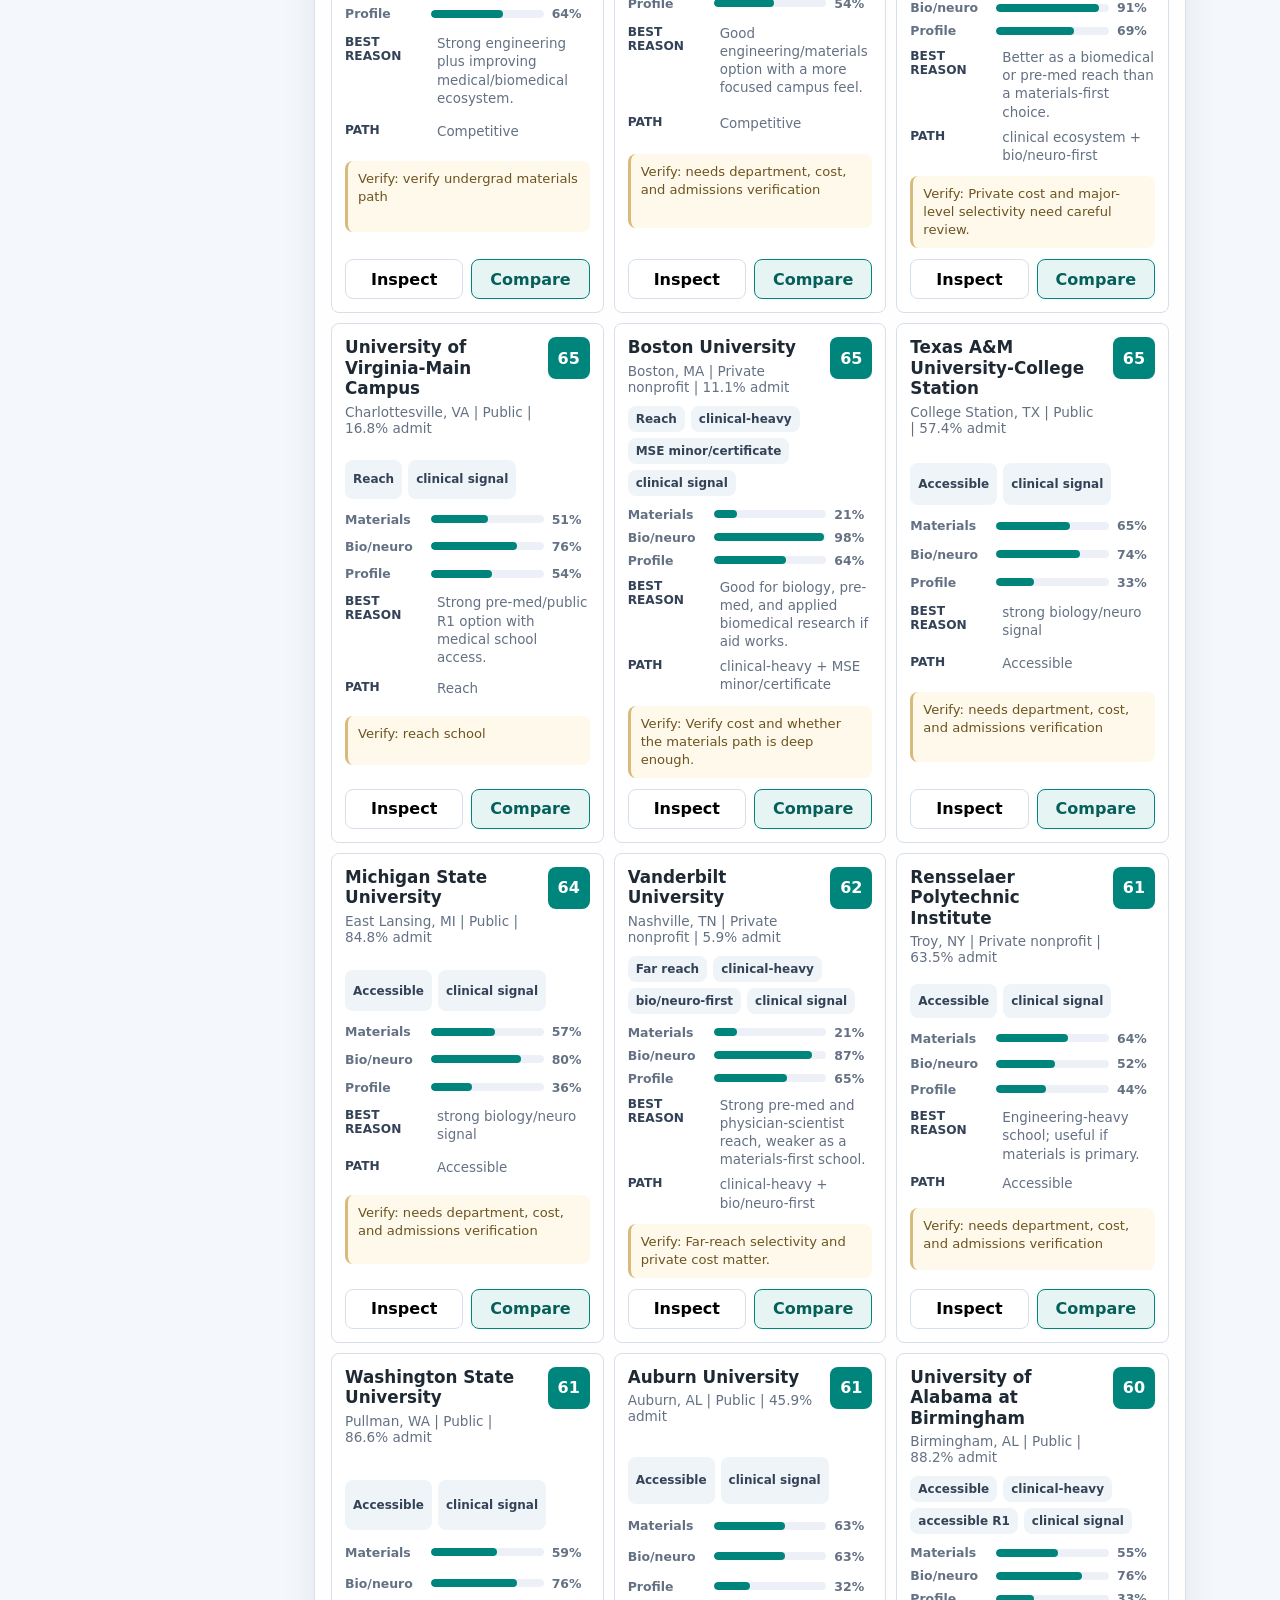
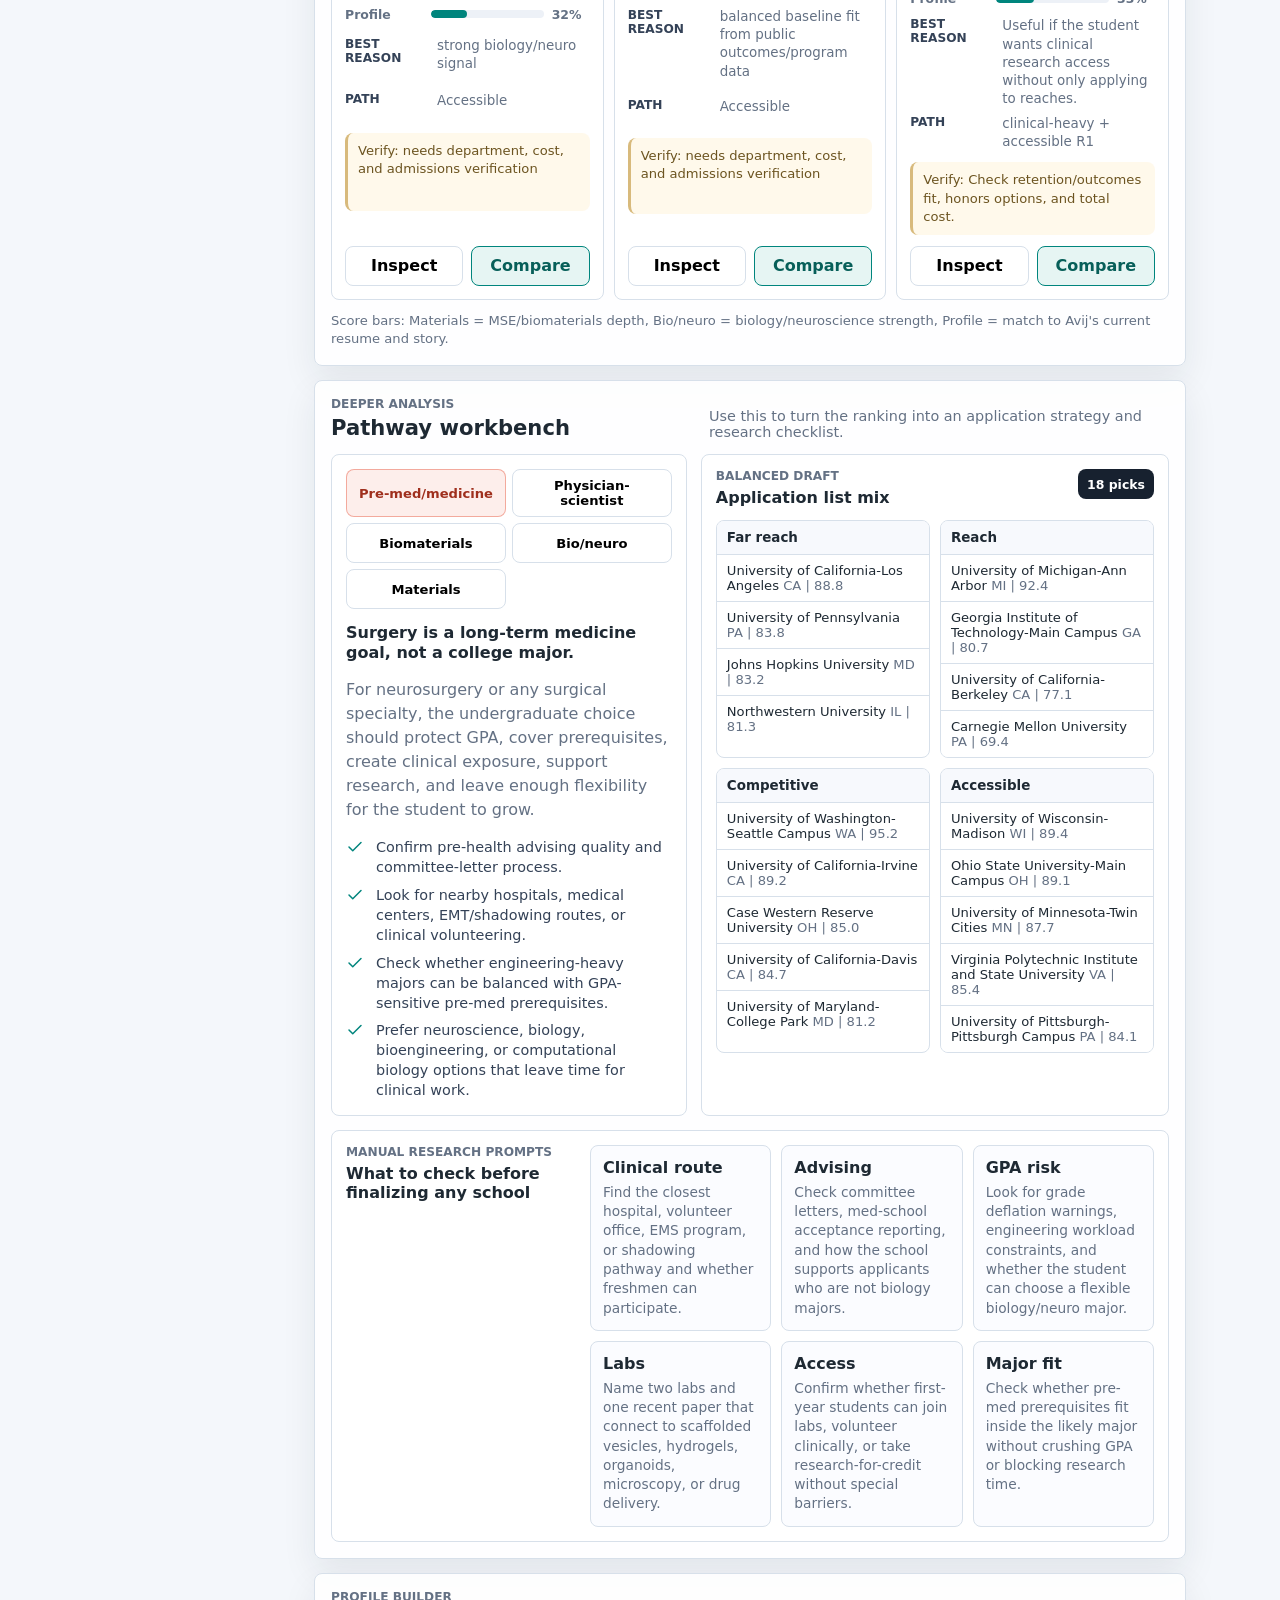
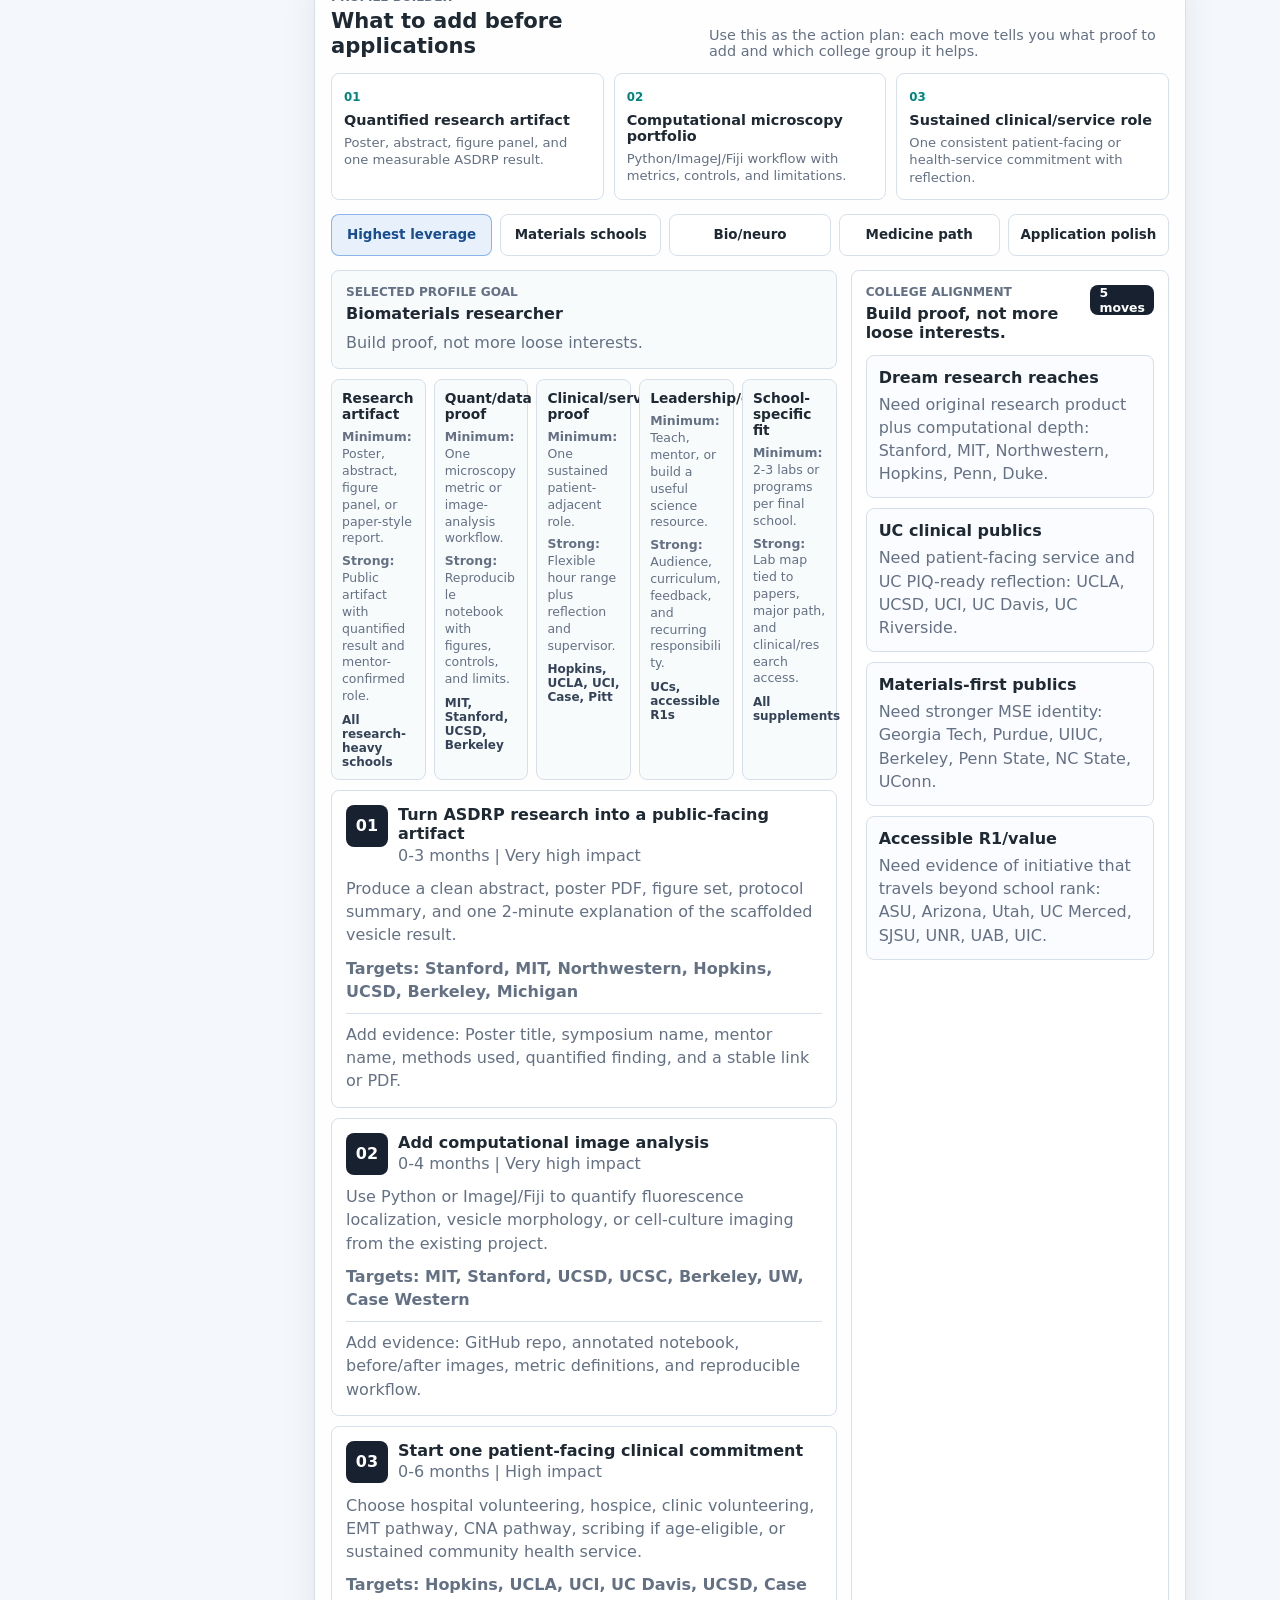
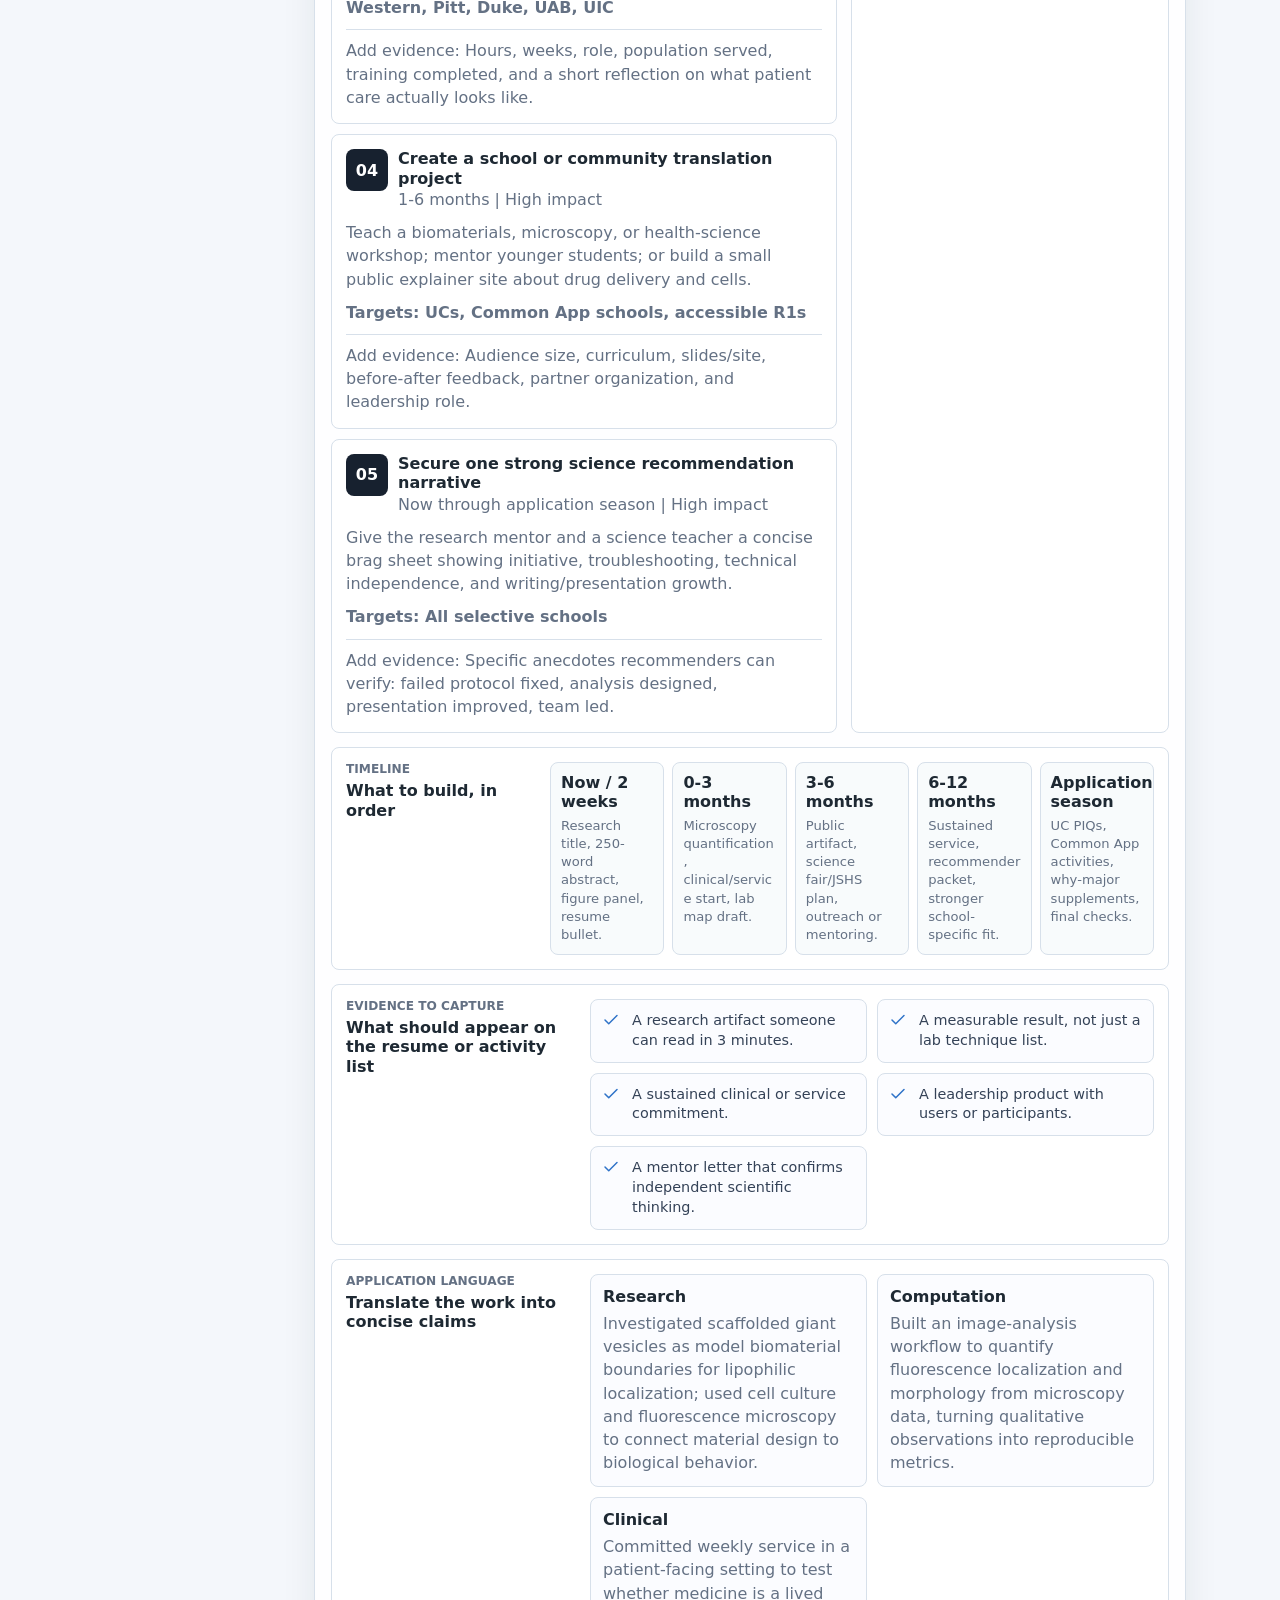
==== commit f1ed54a4: "itr2: pathways, prep guides, better ui." ====
--- a/index.html
+++ b/index.html
@@ -7,9 +7,16 @@
     <link rel="icon" href="data:,">
     <link rel="stylesheet" href="assets/styles.css">
   </head>
-  <body>
+  <body class="detail-collapsed">
+    <a class="skip-link" href="#mainContent">Skip to college planner</a>
     <div class="app-shell">
       <aside class="controls" aria-label="College filters">
+        <button id="toggleFilters" class="rail-toggle filters-toggle" type="button" aria-label="Collapse filters" aria-expanded="true">
+          <svg viewBox="0 0 24 24" aria-hidden="true">
+            <path d="m15 18-6-6 6-6"></path>
+          </svg>
+          <span>Filters</span>
+        </button>
         <div class="brand-block">
           <div class="brand-mark" aria-hidden="true">
             <span></span>
@@ -17,9 +24,19 @@
             <span></span>
           </div>
           <div>
-            <p class="eyebrow">Avij's College Atlas</p>
-            <h1>Materials, Bio, Neuro, Medicine</h1>
-          </div>
+            <p class="eyebrow">College strategy atlas</p>
+            <h1>Avij Asarawala</h1>
+          </div>
+        </div>
+
+        <div class="sidebar-guide" aria-label="How to use this planner">
+          <strong>Use in this order</strong>
+          <ol>
+            <li>Pick the pathway you want to test.</li>
+            <li>Build a balanced list by admit-rate band.</li>
+            <li>Open each school and verify the major, lab, and pre-med path.</li>
+            <li>Use Profile Builder to decide what evidence to add next.</li>
+          </ol>
         </div>
 
         <label class="field-label" for="searchInput">Search schools or states</label>
@@ -34,13 +51,32 @@
         <div class="control-group">
           <p class="field-label">Pathway lens</p>
           <div class="segmented" role="group" aria-label="Pathway lens">
-            <button class="seg-button active" data-track="biomaterials" type="button">Biomaterials</button>
-            <button class="seg-button" data-track="surgeon" type="button">Surgeon</button>
-            <button class="seg-button" data-track="materials" type="button">Materials</button>
-            <button class="seg-button" data-track="california" type="button">CA value</button>
-          </div>
-        </div>
-
+            <button class="seg-button active" data-track="biomaterials" type="button" aria-pressed="true">
+              <span>Biomaterials</span>
+              <small>research bridge</small>
+            </button>
+            <button class="seg-button" data-track="surgeon" type="button" aria-pressed="false" title="Pre-med means medical-school readiness, not an undergraduate surgery major.">
+              <span>Pre-med</span>
+              <small>medicine path</small>
+            </button>
+            <button class="seg-button" data-track="bioNeuro" type="button" aria-pressed="false" title="Bio/neuro emphasizes neuroscience, cell biology, computational biology, imaging, and medicine-facing research.">
+              <span>Bio/neuro</span>
+              <small>life science</small>
+            </button>
+            <button class="seg-button" data-track="materials" type="button" aria-pressed="false" title="Materials means engineering and MSE depth, with pre-med feasibility checked separately.">
+              <span>Materials</span>
+              <small>MSE depth</small>
+            </button>
+            <button class="seg-button" data-track="california" type="button" aria-pressed="false" title="California value emphasizes practical in-state public options.">
+              <span>CA value</span>
+              <small>public options</small>
+            </button>
+          </div>
+        </div>
+        <a class="mobile-jump" href="#boardTitle">View balanced list</a>
+
+        <details class="advanced-filters">
+          <summary>Advanced filters</summary>
         <div class="control-group">
           <div class="range-head">
             <label class="field-label" for="scoreRange">Minimum fit score</label>
@@ -79,6 +115,7 @@
             <option value="netprice">Net price, lower first</option>
           </select>
         </div>
+        </details>
 
         <button id="resetFilters" class="ghost-button" type="button">
           <svg viewBox="0 0 24 24" aria-hidden="true">
@@ -93,23 +130,69 @@
         <div class="source-note">
           <p>Static site generated from College Scorecard data and the local shortlist script.</p>
           <p>Score is a relative shortlist fit index, not an admissions chance or school quality ranking. Admit-rate bands are not personal estimates.</p>
-          <p>No undergrad "surgeon" major exists. The surgeon lens emphasizes pre-med readiness, clinical access, biology, outcomes, and research.</p>
+          <p>Pre-med means undergraduate readiness for medical school: grades, prerequisites, advising, clinical exposure, biology, chemistry, and research.</p>
           <p>Curated notes flag where official department pages, cost, major-level selectivity, and research access still need manual verification.</p>
         </div>
       </aside>
 
-      <main class="workspace">
+      <main id="mainContent" class="workspace" tabindex="-1">
         <section class="top-band" aria-labelledby="overviewTitle">
           <div>
-            <p class="eyebrow">Interactive shortlist builder</p>
-            <h2 id="overviewTitle">Find colleges that keep every path alive.</h2>
-            <p class="lede">A visual screen for biomaterials, neural tissue research, pre-med, possible surgery, and California value.</p>
+            <p class="eyebrow">Interactive shortlist planner</p>
+            <h2 id="overviewTitle">Find colleges that keep the right doors open.</h2>
+            <p class="lede">Compare schools for biomaterials research, materials science, biology/neuroscience, and the pre-med preparation needed if surgery stays on the table.</p>
           </div>
           <div class="top-actions">
-            <a href="outputs/deeper_college_recommendations.md">Best list</a>
-            <a href="outputs/college_shortlist.md">Read report</a>
-            <a href="outputs/college_shortlist.csv">Open CSV</a>
-          </div>
+            <a class="primary-link" href="outputs/deeper_college_recommendations.md">Best list</a>
+            <a href="outputs/profile_improvement_roadmap.md">Profile roadmap</a>
+            <div class="download-links" aria-label="Downloads">
+              <span>Downloads</span>
+              <a href="outputs/college_shortlist.md">Report</a>
+              <a href="outputs/college_shortlist.csv">CSV</a>
+            </div>
+          </div>
+        </section>
+
+        <section class="guide-grid" aria-label="Quick guide">
+          <article class="guide-card">
+            <span>1</span>
+            <div>
+              <h3>Pick a lens</h3>
+              <p>Start with Biomaterials. Switch to Pre-med when the main question is medical-school readiness, not an undergraduate surgery major.</p>
+            </div>
+          </article>
+          <article class="guide-card">
+            <span>2</span>
+            <div>
+              <h3>Read the map</h3>
+              <p>Up means stronger fit for the selected pathway. Right means higher overall admit rate. These are school-level bands, not personal odds.</p>
+            </div>
+          </article>
+          <article class="guide-card">
+            <span>3</span>
+            <div>
+              <h3>Inspect tradeoffs</h3>
+              <p>Open a school to see materials path, clinical path, curated tags, and what still needs manual verification.</p>
+            </div>
+          </article>
+          <article class="guide-card">
+            <span>4</span>
+            <div>
+              <h3>Build the profile</h3>
+              <p>Use the profile plan to add evidence: quantified research, clinical service, outreach, and school-specific lab fit.</p>
+            </div>
+          </article>
+        </section>
+
+        <section class="board-section" aria-labelledby="boardTitle" tabindex="-1">
+          <div class="section-head">
+            <div>
+              <p class="eyebrow">Application mix</p>
+              <h2 id="boardTitle">Build a balanced list</h2>
+            </div>
+            <p class="section-note">Start here before over-reading rankings. Click a school to inspect the real path fit and verification notes.</p>
+          </div>
+          <div id="bandBoard" class="band-board"></div>
         </section>
 
         <section class="insight-grid" aria-label="Summary">
@@ -141,20 +224,16 @@
           </div>
         </section>
 
-        <section class="plot-section" aria-labelledby="plotTitle">
+        <section class="results-section" aria-labelledby="resultsTitle">
           <div class="section-head">
             <div>
-              <p class="eyebrow">Fit versus access</p>
-              <h2 id="plotTitle">Admissions map</h2>
-            </div>
-            <div class="legend" aria-label="Admissions band legend">
-              <span><i class="dot far"></i>Far reach</span>
-              <span><i class="dot reach"></i>Reach</span>
-              <span><i class="dot comp"></i>Competitive</span>
-              <span><i class="dot open"></i>Accessible</span>
-            </div>
-          </div>
-          <div id="plot" class="plot" role="region" aria-label="Interactive scatter plot of fit score by admit-rate band"></div>
+              <p class="eyebrow">Sortable school cards</p>
+              <h2 id="resultsTitle">Shortlist</h2>
+            </div>
+            <p id="resultSummary" class="section-note" role="status" aria-live="polite" aria-atomic="true"></p>
+          </div>
+          <div id="cards" class="cards"></div>
+          <p class="score-legend">Score bars: Materials = MSE/biomaterials depth, Bio/neuro = biology/neuroscience strength, Profile = match to Avij's current resume and story.</p>
         </section>
 
         <section class="analysis-section" aria-labelledby="analysisTitle">
@@ -168,10 +247,11 @@
           <div class="analysis-layout">
             <div class="strategy-panel">
               <div class="analysis-tabs" role="group" aria-label="Analysis pathway">
-                <button class="analysis-tab active" data-analysis="surgeon" type="button">Surgeon</button>
-                <button class="analysis-tab" data-analysis="physicianScientist" type="button">Physician-scientist</button>
-                <button class="analysis-tab" data-analysis="biomaterials" type="button">Biomaterials</button>
-                <button class="analysis-tab" data-analysis="materials" type="button">Materials</button>
+                <button class="analysis-tab active" data-analysis="surgeon" type="button" aria-pressed="true">Pre-med/medicine</button>
+                <button class="analysis-tab" data-analysis="physicianScientist" type="button" aria-pressed="false">Physician-scientist</button>
+                <button class="analysis-tab" data-analysis="biomaterials" type="button" aria-pressed="false">Biomaterials</button>
+                <button class="analysis-tab" data-analysis="bioNeuro" type="button" aria-pressed="false">Bio/neuro</button>
+                <button class="analysis-tab" data-analysis="materials" type="button" aria-pressed="false">Materials</button>
               </div>
               <div class="strategy-copy">
                 <h3 id="analysisModeTitle"></h3>
@@ -199,30 +279,119 @@
           </div>
         </section>
 
-        <section class="board-section" aria-labelledby="boardTitle">
+        <section class="profile-section" aria-labelledby="profileTitle">
           <div class="section-head">
             <div>
-              <p class="eyebrow">Application mix</p>
-              <h2 id="boardTitle">Build a balanced list</h2>
-            </div>
-            <p class="section-note">Click a school anywhere to inspect it. Add up to three schools to compare.</p>
-          </div>
-          <div id="bandBoard" class="band-board"></div>
-        </section>
-
-        <section class="results-section" aria-labelledby="resultsTitle">
+              <p class="eyebrow">Profile builder</p>
+              <h2 id="profileTitle">What to add before applications</h2>
+            </div>
+            <p class="section-note">Use this as the action plan: each move tells you what proof to add and which college group it helps.</p>
+          </div>
+          <div class="profile-priority-strip" aria-label="Do these first">
+            <div>
+              <span>01</span>
+              <strong>Quantified research artifact</strong>
+              <p>Poster, abstract, figure panel, and one measurable ASDRP result.</p>
+            </div>
+            <div>
+              <span>02</span>
+              <strong>Computational microscopy portfolio</strong>
+              <p>Python/ImageJ/Fiji workflow with metrics, controls, and limitations.</p>
+            </div>
+            <div>
+              <span>03</span>
+              <strong>Sustained clinical/service role</strong>
+              <p>One consistent patient-facing or health-service commitment with reflection.</p>
+            </div>
+          </div>
+          <div class="profile-tabs" role="group" aria-label="Profile improvement focus">
+            <button class="profile-tab active" data-profile="priority" type="button" aria-pressed="true">Highest leverage</button>
+            <button class="profile-tab" data-profile="materials" type="button" aria-pressed="false">Materials schools</button>
+            <button class="profile-tab" data-profile="bioNeuro" type="button" aria-pressed="false">Bio/neuro</button>
+            <button class="profile-tab" data-profile="clinical" type="button" aria-pressed="false">Medicine path</button>
+            <button class="profile-tab" data-profile="packaging" type="button" aria-pressed="false">Application polish</button>
+          </div>
+          <div class="profile-layout">
+            <div>
+              <div class="profile-goal-card">
+                <p class="eyebrow">Selected profile goal</p>
+                <h3 id="profileGoalTitle"></h3>
+                <p id="profileGoalCopy"></p>
+              </div>
+              <div id="profileGapGrid" class="gap-grid"></div>
+              <div id="profileMoves" class="profile-moves"></div>
+            </div>
+            <div class="cluster-panel">
+              <div class="portfolio-head">
+                <div>
+                  <p class="eyebrow">College alignment</p>
+                  <h3 id="clusterTitle"></h3>
+                </div>
+                <span id="clusterCount" class="portfolio-count"></span>
+              </div>
+              <div id="profileClusters" class="cluster-grid"></div>
+            </div>
+          </div>
+          <div class="timeline-panel">
+            <div>
+              <p class="eyebrow">Timeline</p>
+              <h3>What to build, in order</h3>
+            </div>
+            <div id="profileTimeline" class="timeline-grid"></div>
+          </div>
+          <div class="evidence-strip">
+            <div>
+              <p class="eyebrow">Evidence to capture</p>
+              <h3>What should appear on the resume or activity list</h3>
+            </div>
+            <div id="evidenceChecklist" class="evidence-grid"></div>
+          </div>
+          <div class="wording-panel">
+            <div>
+              <p class="eyebrow">Application language</p>
+              <h3>Translate the work into concise claims</h3>
+            </div>
+            <div id="wordingBank" class="wording-grid"></div>
+          </div>
+        </section>
+
+        <section class="plot-section" aria-labelledby="plotTitle">
           <div class="section-head">
             <div>
-              <p class="eyebrow">Sortable school cards</p>
-              <h2 id="resultsTitle">Shortlist</h2>
-            </div>
-            <p id="resultSummary" class="section-note"></p>
-          </div>
-          <div id="cards" class="cards"></div>
-        </section>
+              <p class="eyebrow">Fit versus access</p>
+              <h2 id="plotTitle">Admissions map</h2>
+            </div>
+            <div class="legend" aria-label="Admissions band legend">
+              <span><i class="dot far"></i>Far reach</span>
+              <span><i class="dot reach"></i>Reach</span>
+              <span><i class="dot comp"></i>Competitive</span>
+              <span><i class="dot open"></i>Accessible</span>
+            </div>
+          </div>
+          <p class="map-guide">Higher points are stronger matches for the selected lens. Points farther right are more accessible by overall admit rate. Click any point to inspect the school.</p>
+          <div id="plot" class="plot" role="region" aria-label="Interactive scatter plot of fit score by admit-rate band"></div>
+          <div class="plot-list" aria-label="Admissions map text summary">
+            <h3>Top plotted schools</h3>
+            <div id="plotList" class="plot-list-grid"></div>
+          </div>
+        </section>
+
+        <details class="mobile-source-notes">
+          <summary>Data notes</summary>
+          <p>Static site generated from College Scorecard data and the local shortlist script.</p>
+          <p>Score is a relative shortlist fit index, not an admissions chance or school quality ranking. Admit-rate bands are not personal estimates.</p>
+          <p>Pre-med means undergraduate readiness for medical school: grades, prerequisites, advising, clinical exposure, biology, chemistry, and research.</p>
+          <p>Curated notes flag where official department pages, cost, major-level selectivity, and research access still need manual verification.</p>
+        </details>
       </main>
 
-      <aside class="detail-panel" aria-label="Selected school detail">
+      <aside class="detail-panel" aria-label="Selected school detail" role="dialog" aria-modal="false">
+        <button id="toggleDetail" class="rail-toggle detail-toggle" type="button" aria-label="Expand school detail" aria-expanded="false">
+          <svg viewBox="0 0 24 24" aria-hidden="true">
+            <path d="m9 18 6-6-6-6"></path>
+          </svg>
+          <span>Detail</span>
+        </button>
         <div class="detail-empty" id="detailEmpty">
           <p class="eyebrow">School detail</p>
           <h2>Select a school</h2>
@@ -238,33 +407,37 @@
           <p class="eyebrow" id="detailBand"></p>
           <h2 id="detailName"></h2>
           <p id="detailMeta" class="detail-meta"></p>
+          <div class="detail-block">
+            <h3>Best reason to consider it</h3>
+            <p id="detailWhy"></p>
+          </div>
+          <div class="detail-block">
+            <h3>What to verify</h3>
+            <p id="detailCaution"></p>
+          </div>
+          <div class="detail-block">
+            <h3>Curated tags</h3>
+            <div id="detailTags" class="program-tags"></div>
+          </div>
+          <div class="detail-block">
+            <h3>Deeper nuance</h3>
+            <p id="detailNuance"></p>
+          </div>
+          <div class="detail-block path-checks">
+            <h3>Pathway reality check</h3>
+            <p><strong>Materials path:</strong> <span id="detailMaterialsPath"></span></p>
+            <p><strong>Clinical path:</strong> <span id="detailClinicalPath"></span></p>
+            <p><strong>Manual verification:</strong> <span id="detailVerification"></span></p>
+          </div>
+          <div class="detail-block">
+            <h3>First-pass profile moves for this school</h3>
+            <div id="detailProfileMoves" class="profile-mini-list"></div>
+          </div>
           <div class="score-ring" aria-label="Current fit score">
             <span id="detailScore">0</span>
             <p>lens score</p>
           </div>
           <div id="detailBars" class="detail-bars"></div>
-          <div class="detail-block">
-            <h3>Why it fits</h3>
-            <p id="detailWhy"></p>
-          </div>
-          <div class="detail-block">
-            <h3>Watch-out</h3>
-            <p id="detailCaution"></p>
-          </div>
-          <div class="detail-block">
-            <h3>Curated tags</h3>
-            <div id="detailTags" class="program-tags"></div>
-          </div>
-          <div class="detail-block">
-            <h3>Deeper nuance</h3>
-            <p id="detailNuance"></p>
-          </div>
-          <div class="detail-block path-checks">
-            <h3>Path checks</h3>
-            <p><strong>Materials path:</strong> <span id="detailMaterialsPath"></span></p>
-            <p><strong>Clinical path:</strong> <span id="detailClinicalPath"></span></p>
-            <p><strong>Manual verification:</strong> <span id="detailVerification"></span></p>
-          </div>
           <div class="detail-block">
             <h3>Program signals</h3>
             <div id="detailPrograms" class="program-tags"></div>
@@ -286,6 +459,7 @@
     </div>
 
     <div id="tooltip" class="tooltip hidden" role="status"></div>
+    <div id="statusAnnouncer" class="sr-only" role="status" aria-live="polite" aria-atomic="true"></div>
 
     <script src="assets/college-data.js"></script>
     <script src="assets/curated-insights.js"></script>
--- a/assets/styles.css
+++ b/assets/styles.css
@@ -1,16 +1,19 @@
 :root {
-  --ink: #17212f;
-  --muted: #627086;
-  --paper: #f6f8fc;
+  --ink: #1e2933;
+  --muted: #647184;
+  --paper: #f4f7fb;
   --panel: #ffffff;
-  --line: #dce3ee;
-  --teal: #0f9f9a;
-  --green: #2a9d55;
-  --coral: #e6573f;
-  --gold: #c9971a;
-  --violet: #6650c8;
-  --blue: #2774d9;
-  --shadow: 0 18px 48px rgba(34, 47, 73, 0.14);
+  --panel-soft: #f8fbfc;
+  --line: #d7e0ea;
+  --teal: #00857d;
+  --green: #2d8a5f;
+  --coral: #c95f4b;
+  --gold: #b88322;
+  --violet: #6f5bbd;
+  --blue: #2f73c8;
+  --navy: #243247;
+  --plum: #7d4663;
+  --shadow: 0 14px 34px rgba(25, 38, 56, 0.08);
   --radius: 8px;
   font-family: Inter, ui-sans-serif, system-ui, -apple-system, BlinkMacSystemFont, "Segoe UI", sans-serif;
   color: var(--ink);
@@ -24,10 +27,44 @@
 body {
   margin: 0;
   min-width: 320px;
-  background:
-    linear-gradient(135deg, rgba(15, 159, 154, 0.08), transparent 32%),
-    linear-gradient(315deg, rgba(230, 87, 63, 0.08), transparent 28%),
-    var(--paper);
+  background: var(--paper);
+  --filters-width: 292px;
+  --detail-width: 360px;
+  --track-color: var(--teal);
+  --track-soft: #e6f5f3;
+  --track-ink: #075f59;
+}
+
+body.filters-collapsed {
+  --filters-width: 72px;
+}
+
+body.detail-collapsed {
+  --detail-width: 72px;
+}
+
+body[data-track="surgeon"] {
+  --track-color: var(--coral);
+  --track-soft: #faece8;
+  --track-ink: #8f3527;
+}
+
+body[data-track="bioNeuro"] {
+  --track-color: var(--violet);
+  --track-soft: #f0eefb;
+  --track-ink: #4f438f;
+}
+
+body[data-track="materials"] {
+  --track-color: var(--blue);
+  --track-soft: #eaf2fb;
+  --track-ink: #245a9d;
+}
+
+body[data-track="california"] {
+  --track-color: var(--green);
+  --track-soft: #e9f5ef;
+  --track-ink: #276b4b;
 }
 
 body.has-compare .workspace {
@@ -51,10 +88,85 @@
   color: inherit;
 }
 
+.skip-link {
+  position: fixed;
+  left: 16px;
+  top: 12px;
+  z-index: 100;
+  transform: translateY(-140%);
+  padding: 9px 12px;
+  border-radius: var(--radius);
+  background: var(--navy);
+  color: #fff;
+  text-decoration: none;
+  font-weight: 800;
+  transition: transform 120ms ease;
+}
+
+.skip-link:focus {
+  transform: translateY(0);
+}
+
+.sr-only {
+  position: absolute;
+  width: 1px;
+  height: 1px;
+  padding: 0;
+  margin: -1px;
+  overflow: hidden;
+  clip: rect(0, 0, 0, 0);
+  white-space: nowrap;
+  border: 0;
+}
+
+.rail-toggle {
+  display: inline-flex;
+  align-items: center;
+  justify-content: center;
+  gap: 7px;
+  min-height: 40px;
+  padding: 0 10px;
+  border: 1px solid var(--line);
+  border-radius: var(--radius);
+  background: #fff;
+  color: #344257;
+  cursor: pointer;
+  font-size: 0.78rem;
+  font-weight: 800;
+}
+
+.rail-toggle svg {
+  width: 18px;
+  height: 18px;
+  fill: none;
+  stroke: currentColor;
+  stroke-width: 2.2;
+  stroke-linecap: round;
+  stroke-linejoin: round;
+}
+
+.filters-toggle {
+  position: sticky;
+  top: 0;
+  z-index: 3;
+  width: 100%;
+  margin-bottom: 14px;
+}
+
+.detail-toggle {
+  position: sticky;
+  top: 0;
+  z-index: 4;
+  width: 100%;
+  margin-bottom: 14px;
+}
+
 button:focus-visible,
 a:focus-visible,
 input:focus-visible,
 select:focus-visible,
+summary:focus-visible,
+.rail-toggle:focus-visible,
 .mini-card:focus-visible,
 .compare-card:focus-visible,
 .point:focus-visible {
@@ -64,7 +176,7 @@
 
 .app-shell {
   display: grid;
-  grid-template-columns: 300px minmax(0, 1fr) 340px;
+  grid-template-columns: var(--filters-width) minmax(0, 1fr) var(--detail-width);
   min-height: 100vh;
 }
 
@@ -80,12 +192,12 @@
   top: 0;
   height: 100vh;
   overflow: auto;
+  padding: 20px;
+  border-right: 1px solid var(--line);
+}
+
+.workspace {
   padding: 22px;
-  border-right: 1px solid var(--line);
-}
-
-.workspace {
-  padding: 24px;
   min-width: 0;
 }
 
@@ -94,15 +206,52 @@
   top: 0;
   height: 100vh;
   overflow: auto;
-  padding: 22px;
+  padding: 20px;
   border-left: 1px solid var(--line);
+}
+
+body.filters-collapsed .controls {
+  padding: 12px;
+  overflow: hidden;
+}
+
+body.filters-collapsed .controls > :not(.filters-toggle):not(.brand-block) {
+  display: none;
+}
+
+body.filters-collapsed .brand-block {
+  justify-content: center;
+  margin-top: 6px;
+}
+
+body.filters-collapsed .brand-block > div:not(.brand-mark) {
+  display: none;
+}
+
+body.filters-collapsed .filters-toggle span,
+body.detail-collapsed .detail-toggle span {
+  display: none;
+}
+
+body.filters-collapsed .filters-toggle svg,
+body.detail-collapsed .detail-toggle svg {
+  transform: rotate(180deg);
+}
+
+body.detail-collapsed .detail-panel {
+  padding: 12px;
+  overflow: hidden;
+}
+
+body.detail-collapsed .detail-panel > :not(.detail-toggle) {
+  display: none !important;
 }
 
 .brand-block {
   display: flex;
   align-items: center;
   gap: 12px;
-  margin-bottom: 24px;
+  margin-bottom: 16px;
 }
 
 .brand-mark {
@@ -112,7 +261,7 @@
   border: 1px solid var(--line);
   border-radius: var(--radius);
   background: #fff;
-  box-shadow: 0 10px 26px rgba(39, 116, 217, 0.12);
+  box-shadow: 0 10px 24px rgba(19, 34, 56, 0.08);
 }
 
 .brand-mark span {
@@ -164,7 +313,7 @@
 
 h2 {
   margin: 0;
-  font-size: 1.35rem;
+  font-size: 1.32rem;
   line-height: 1.18;
 }
 
@@ -188,6 +337,27 @@
   color: #38465b;
   font-size: 0.82rem;
   font-weight: 800;
+}
+
+.sidebar-guide {
+  margin-bottom: 18px;
+  padding: 12px;
+  border: 1px solid var(--line);
+  border-radius: var(--radius);
+  background: var(--panel-soft);
+}
+
+.sidebar-guide strong {
+  display: block;
+  margin-bottom: 8px;
+}
+
+.sidebar-guide ol {
+  margin: 0;
+  padding-left: 18px;
+  color: var(--muted);
+  font-size: 0.83rem;
+  line-height: 1.45;
 }
 
 .search-wrap {
@@ -227,6 +397,35 @@
   margin-top: 20px;
 }
 
+.advanced-filters {
+  margin-top: 18px;
+}
+
+.advanced-filters summary {
+  min-height: 40px;
+  display: flex;
+  align-items: center;
+  justify-content: space-between;
+  padding: 0 12px;
+  border: 1px solid var(--line);
+  border-radius: var(--radius);
+  background: #fff;
+  color: #344257;
+  cursor: pointer;
+  font-size: 0.86rem;
+  font-weight: 850;
+}
+
+.advanced-filters[open] summary {
+  border-color: rgba(15, 143, 138, 0.42);
+  background: rgba(15, 143, 138, 0.08);
+}
+
+.mobile-jump,
+.mobile-source-notes {
+  display: none;
+}
+
 .segmented {
   display: grid;
   grid-template-columns: 1fr 1fr;
@@ -245,15 +444,30 @@
 }
 
 .seg-button {
+  display: grid;
+  gap: 2px;
+  min-height: 56px;
   padding: 8px 9px;
   font-size: 0.82rem;
   font-weight: 800;
+  text-align: left;
+}
+
+.seg-button span {
+  display: block;
+}
+
+.seg-button small {
+  display: block;
+  color: var(--muted);
+  font-size: 0.7rem;
+  font-weight: 750;
 }
 
 .seg-button.active {
-  border-color: rgba(15, 159, 154, 0.55);
-  background: rgba(15, 159, 154, 0.12);
-  color: #066865;
+  border-color: var(--track-color);
+  background: var(--track-soft);
+  color: var(--track-ink);
 }
 
 .range-head {
@@ -288,7 +502,7 @@
   display: flex;
   align-items: center;
   gap: 8px;
-  min-height: 30px;
+  min-height: 36px;
   color: #344257;
   font-size: 0.88rem;
 }
@@ -325,7 +539,7 @@
 .ghost-button.compact {
   width: auto;
   margin: 0;
-  min-height: 34px;
+  min-height: 44px;
 }
 
 .primary-button {
@@ -343,6 +557,7 @@
 }
 
 .top-band,
+.guide-card,
 .plot-section,
 .board-section,
 .results-section,
@@ -359,12 +574,12 @@
   justify-content: space-between;
   gap: 18px;
   align-items: center;
-  padding: 22px;
+  padding: 20px;
 }
 
 .top-band h2 {
   max-width: 720px;
-  font-size: 1.8rem;
+  font-size: 1.62rem;
 }
 
 .lede {
@@ -374,14 +589,16 @@
 }
 
 .top-actions {
-  display: flex;
+  display: grid;
+  grid-template-columns: 1fr 1fr;
   gap: 8px;
-  flex-wrap: wrap;
+  min-width: 300px;
 }
 
 .top-actions a {
   display: inline-flex;
   align-items: center;
+  justify-content: center;
   min-height: 40px;
   padding: 0 12px;
   border: 1px solid var(--line);
@@ -391,16 +608,78 @@
   font-weight: 800;
 }
 
+.top-actions .primary-link {
+  border-color: var(--track-color);
+  background: var(--track-color);
+  color: #fff;
+}
+
+.download-links {
+  grid-column: 1 / -1;
+  display: flex;
+  align-items: center;
+  justify-content: flex-end;
+  gap: 10px;
+  min-height: 28px;
+  color: var(--muted);
+  font-size: 0.78rem;
+  font-weight: 800;
+}
+
+.download-links a {
+  min-height: 34px;
+  padding: 0;
+  border: 0;
+  background: transparent;
+  color: var(--muted);
+  text-decoration: underline;
+  text-underline-offset: 3px;
+}
+
+.guide-grid {
+  display: grid;
+  grid-template-columns: repeat(2, minmax(0, 1fr));
+  gap: 10px;
+  margin-top: 14px;
+}
+
+.guide-card {
+  display: grid;
+  grid-template-columns: 34px 1fr;
+  gap: 10px;
+  padding: 12px;
+  box-shadow: none;
+}
+
+.guide-card > span {
+  display: inline-grid;
+  place-items: center;
+  width: 32px;
+  height: 32px;
+  border-radius: var(--radius);
+  background: var(--track-color);
+  color: #fff;
+  font-size: 0.84rem;
+  font-weight: 900;
+}
+
+.guide-card p {
+  margin: 5px 0 0;
+  color: var(--muted);
+  font-size: 0.84rem;
+  line-height: 1.36;
+}
+
 .insight-grid {
   display: grid;
-  grid-template-columns: minmax(0, 1.65fr) minmax(220px, 0.7fr);
-  gap: 16px;
-  margin-top: 16px;
+  grid-template-columns: minmax(0, 1.35fr) minmax(220px, 0.75fr);
+  gap: 12px;
+  margin-top: 14px;
 }
 
 .pathway-panel {
   position: relative;
-  min-height: 290px;
+  min-height: 200px;
   overflow: hidden;
   background: #111827;
 }
@@ -409,15 +688,15 @@
   display: block;
   width: 100%;
   height: 100%;
-  min-height: 290px;
+  min-height: 200px;
 }
 
 .canvas-copy {
   position: absolute;
   left: 20px;
   bottom: 20px;
-  max-width: 430px;
-  padding: 16px;
+  max-width: 500px;
+  padding: 14px;
   border: 1px solid rgba(255, 255, 255, 0.2);
   border-radius: var(--radius);
   background: rgba(17, 24, 39, 0.74);
@@ -436,13 +715,13 @@
 .metric-panel {
   display: grid;
   grid-template-columns: 1fr 1fr;
-  gap: 10px;
-  padding: 14px;
+  gap: 8px;
+  padding: 12px;
 }
 
 .metric {
-  min-height: 116px;
-  padding: 14px;
+  min-height: 92px;
+  padding: 12px;
   border: 1px solid var(--line);
   border-radius: var(--radius);
   background: #fff;
@@ -450,7 +729,7 @@
 
 .metric span {
   display: block;
-  font-size: 2rem;
+  font-size: 1.82rem;
   font-weight: 900;
   line-height: 1;
 }
@@ -463,13 +742,15 @@
 
 .plot-section,
 .analysis-section,
+.profile-section,
 .board-section,
 .results-section {
-  margin-top: 16px;
-  padding: 18px;
-}
-
-.analysis-section {
+  margin-top: 14px;
+  padding: 16px;
+}
+
+.analysis-section,
+.profile-section {
   border: 1px solid var(--line);
   border-radius: var(--radius);
   background: rgba(255, 255, 255, 0.9);
@@ -481,13 +762,20 @@
   align-items: end;
   justify-content: space-between;
   gap: 16px;
-  margin-bottom: 16px;
+  margin-bottom: 14px;
 }
 
 .section-note {
   margin: 0;
   max-width: 460px;
   font-size: 0.9rem;
+}
+
+.score-legend {
+  margin: 12px 0 0;
+  color: var(--muted);
+  font-size: 0.82rem;
+  line-height: 1.4;
 }
 
 .legend {
@@ -525,7 +813,7 @@
 
 .plot {
   position: relative;
-  height: 430px;
+  height: 380px;
   border: 1px solid var(--line);
   border-radius: var(--radius);
   background:
@@ -536,6 +824,51 @@
   overflow: hidden;
 }
 
+.map-guide {
+  margin: -4px 0 12px;
+  color: var(--muted);
+  font-size: 0.9rem;
+  line-height: 1.45;
+}
+
+.plot-list {
+  margin-top: 12px;
+  padding-top: 12px;
+  border-top: 1px solid var(--line);
+}
+
+.plot-list h3 {
+  margin-bottom: 8px;
+}
+
+.plot-list-grid {
+  display: grid;
+  grid-template-columns: repeat(4, minmax(0, 1fr));
+  gap: 8px;
+}
+
+.plot-list-item {
+  display: grid;
+  gap: 4px;
+  min-height: 52px;
+  padding: 9px 10px;
+  border: 1px solid var(--line);
+  border-radius: var(--radius);
+  background: #fff;
+  color: var(--ink);
+  text-align: left;
+  cursor: pointer;
+}
+
+.plot-list-item strong {
+  font-size: 0.84rem;
+}
+
+.plot-list-item span {
+  color: var(--muted);
+  font-size: 0.78rem;
+}
+
 .analysis-layout {
   display: grid;
   grid-template-columns: minmax(0, 0.95fr) minmax(0, 1.25fr);
@@ -576,6 +909,278 @@
   border-color: rgba(230, 87, 63, 0.45);
   background: rgba(230, 87, 63, 0.1);
   color: #9f2f1d;
+}
+
+.profile-tabs {
+  display: grid;
+  grid-template-columns: repeat(auto-fit, minmax(128px, 1fr));
+  gap: 8px;
+  margin-bottom: 14px;
+}
+
+.profile-priority-strip {
+  display: grid;
+  grid-template-columns: repeat(3, minmax(0, 1fr));
+  gap: 10px;
+  margin-bottom: 14px;
+}
+
+.profile-priority-strip div {
+  padding: 12px;
+  border: 1px solid var(--line);
+  border-radius: var(--radius);
+  background: #fff;
+}
+
+.profile-priority-strip span {
+  display: inline-flex;
+  margin-bottom: 8px;
+  color: var(--teal);
+  font-size: 0.74rem;
+  font-weight: 900;
+}
+
+.profile-priority-strip strong {
+  display: block;
+  font-size: 0.9rem;
+}
+
+.profile-priority-strip p {
+  margin: 6px 0 0;
+  color: var(--muted);
+  font-size: 0.82rem;
+  line-height: 1.35;
+}
+
+.profile-tab {
+  min-height: 42px;
+  padding: 8px 10px;
+  border: 1px solid var(--line);
+  border-radius: var(--radius);
+  background: #fff;
+  color: var(--ink);
+  cursor: pointer;
+  font-size: 0.84rem;
+  font-weight: 850;
+}
+
+.profile-tab.active {
+  border-color: rgba(39, 116, 217, 0.48);
+  background: rgba(39, 116, 217, 0.1);
+  color: #174d91;
+}
+
+.profile-layout {
+  display: grid;
+  grid-template-columns: minmax(0, 1.35fr) minmax(300px, 0.85fr);
+  gap: 14px;
+}
+
+.profile-moves {
+  display: grid;
+  gap: 10px;
+  margin-top: 10px;
+}
+
+.profile-goal-card,
+.profile-move,
+.cluster-panel,
+.timeline-panel,
+.evidence-strip,
+.wording-panel {
+  border: 1px solid var(--line);
+  border-radius: var(--radius);
+  background: #fff;
+}
+
+.profile-goal-card {
+  padding: 14px;
+  margin-bottom: 10px;
+  background: #f8fbfc;
+}
+
+.profile-goal-card p:last-child {
+  margin: 8px 0 0;
+  color: var(--muted);
+  line-height: 1.45;
+}
+
+.gap-grid {
+  display: grid;
+  grid-template-columns: repeat(5, minmax(0, 1fr));
+  gap: 8px;
+}
+
+.gap-card {
+  padding: 10px;
+  border: 1px solid var(--line);
+  border-radius: var(--radius);
+  background: var(--panel-soft);
+}
+
+.gap-card h4 {
+  margin: 0 0 7px;
+  font-size: 0.86rem;
+}
+
+.gap-card p {
+  margin: 0 0 6px;
+  color: var(--muted);
+  font-size: 0.78rem;
+  line-height: 1.35;
+}
+
+.gap-card span {
+  display: block;
+  margin-top: 8px;
+  color: #344257;
+  font-size: 0.75rem;
+  font-weight: 850;
+}
+
+.profile-move {
+  display: grid;
+  gap: 10px;
+  padding: 14px;
+}
+
+.move-top {
+  display: grid;
+  grid-template-columns: 42px 1fr;
+  gap: 10px;
+  align-items: start;
+}
+
+.move-top > span {
+  display: inline-grid;
+  place-items: center;
+  width: 42px;
+  height: 42px;
+  border-radius: var(--radius);
+  background: #17212f;
+  color: #fff;
+  font-weight: 900;
+}
+
+.move-top p,
+.profile-move p,
+.cluster-item p,
+.wording-item p {
+  margin: 0;
+  color: var(--muted);
+  line-height: 1.45;
+}
+
+.target-schools {
+  font-weight: 750;
+}
+
+.evidence-line {
+  padding-top: 9px;
+  border-top: 1px solid var(--line);
+}
+
+.cluster-panel {
+  padding: 14px;
+}
+
+.timeline-panel {
+  display: grid;
+  grid-template-columns: 190px minmax(0, 1fr);
+  gap: 14px;
+  margin-top: 14px;
+  padding: 14px;
+}
+
+.timeline-grid {
+  display: grid;
+  grid-template-columns: repeat(5, minmax(0, 1fr));
+  gap: 8px;
+}
+
+.timeline-item {
+  padding: 10px;
+  border: 1px solid var(--line);
+  border-radius: var(--radius);
+  background: var(--panel-soft);
+}
+
+.timeline-item strong {
+  display: block;
+  margin-bottom: 6px;
+}
+
+.timeline-item p {
+  margin: 0;
+  color: var(--muted);
+  font-size: 0.82rem;
+  line-height: 1.38;
+}
+
+.cluster-grid {
+  display: grid;
+  gap: 10px;
+}
+
+.cluster-item {
+  padding: 12px;
+  border: 1px solid var(--line);
+  border-radius: var(--radius);
+  background: #fbfcff;
+}
+
+.cluster-item strong,
+.wording-item strong {
+  display: block;
+  margin-bottom: 6px;
+}
+
+.evidence-strip,
+.wording-panel {
+  display: grid;
+  grid-template-columns: 230px minmax(0, 1fr);
+  gap: 14px;
+  margin-top: 14px;
+  padding: 14px;
+}
+
+.evidence-grid,
+.wording-grid {
+  display: grid;
+  grid-template-columns: repeat(2, minmax(0, 1fr));
+  gap: 10px;
+}
+
+.evidence-item {
+  display: grid;
+  grid-template-columns: 22px 1fr;
+  gap: 8px;
+  align-items: start;
+  padding: 11px;
+  border: 1px solid var(--line);
+  border-radius: var(--radius);
+  background: #fbfcff;
+  color: #344257;
+  font-size: 0.9rem;
+  line-height: 1.38;
+}
+
+.evidence-item svg {
+  width: 18px;
+  height: 18px;
+  color: var(--blue);
+  fill: none;
+  stroke: currentColor;
+  stroke-width: 2;
+  stroke-linecap: round;
+  stroke-linejoin: round;
+}
+
+.wording-item {
+  padding: 12px;
+  border: 1px solid var(--line);
+  border-radius: var(--radius);
+  background: #fbfcff;
 }
 
 .strategy-copy p {
@@ -653,7 +1258,7 @@
 .portfolio-bucket button {
   display: block;
   width: 100%;
-  min-height: 34px;
+  min-height: 44px;
   padding: 8px 10px;
   border: 0;
   border-bottom: 1px solid var(--line);
@@ -733,7 +1338,7 @@
 .band-board {
   display: grid;
   grid-template-columns: repeat(4, minmax(0, 1fr));
-  gap: 12px;
+  gap: 10px;
 }
 
 .band-column {
@@ -748,7 +1353,7 @@
 .mini-card {
   width: 100%;
   margin-top: 9px;
-  padding: 10px;
+  padding: 11px;
   border: 1px solid var(--line);
   border-radius: var(--radius);
   background: #fff;
@@ -766,20 +1371,28 @@
   font-size: 0.82rem;
 }
 
+.mini-card small {
+  display: block;
+  margin-top: 6px;
+  color: #475467;
+  font-size: 0.78rem;
+  line-height: 1.32;
+}
+
 .cards {
   display: grid;
   grid-template-columns: repeat(3, minmax(0, 1fr));
-  gap: 12px;
+  gap: 10px;
 }
 
 .school-card {
   display: grid;
-  gap: 12px;
-  padding: 14px;
-  border: 1px solid var(--line);
-  border-radius: var(--radius);
-  background: #fff;
-  min-height: 290px;
+  gap: 11px;
+  padding: 13px;
+  border: 1px solid var(--line);
+  border-radius: var(--radius);
+  background: #fff;
+  min-height: 276px;
 }
 
 .school-card header {
@@ -796,7 +1409,7 @@
   width: 42px;
   height: 42px;
   border-radius: var(--radius);
-  background: #17212f;
+  background: var(--track-color);
   color: #fff;
   font-weight: 900;
 }
@@ -809,6 +1422,17 @@
   margin: 5px 0 0;
   color: var(--muted);
   font-size: 0.85rem;
+}
+
+.verify-preview {
+  margin: 0;
+  padding: 9px 10px;
+  border-left: 3px solid rgba(184, 135, 33, 0.55);
+  border-radius: var(--radius);
+  background: #fff9eb;
+  color: #6c5420;
+  font-size: 0.82rem;
+  line-height: 1.38;
 }
 
 .pill-row {
@@ -823,10 +1447,34 @@
   min-height: 26px;
   padding: 0 8px;
   border-radius: var(--radius);
-  background: #eef3fb;
+  background: #eef4f8;
   color: #344257;
   font-size: 0.75rem;
   font-weight: 800;
+}
+
+.card-notes {
+  display: grid;
+  gap: 7px;
+}
+
+.card-notes div {
+  display: grid;
+  grid-template-columns: 84px 1fr;
+  gap: 8px;
+  align-items: start;
+}
+
+.card-notes strong {
+  color: #344257;
+  font-size: 0.76rem;
+  text-transform: uppercase;
+}
+
+.card-notes span {
+  color: var(--muted);
+  font-size: 0.84rem;
+  line-height: 1.35;
 }
 
 .bar-stack {
@@ -854,7 +1502,7 @@
 .bar-fill {
   height: 100%;
   border-radius: inherit;
-  background: var(--teal);
+  background: var(--track-color);
 }
 
 .card-actions {
@@ -873,9 +1521,9 @@
 }
 
 .card-actions .compare {
-  border-color: rgba(15, 159, 154, 0.4);
-  background: rgba(15, 159, 154, 0.1);
-  color: #066865;
+  border-color: var(--track-color);
+  background: var(--track-soft);
+  color: var(--track-ink);
 }
 
 .detail-empty {
@@ -918,8 +1566,8 @@
   place-items: center;
   width: 140px;
   height: 140px;
-  border: 12px solid rgba(15, 159, 154, 0.18);
-  border-top-color: var(--teal);
+  border: 12px solid var(--track-soft);
+  border-top-color: var(--track-color);
   border-radius: 50%;
   background: #fff;
 }
@@ -967,10 +1615,25 @@
   gap: 6px;
 }
 
+.profile-mini-list {
+  display: grid;
+  gap: 7px;
+}
+
+.profile-mini-item {
+  padding: 9px 10px;
+  border: 1px solid var(--line);
+  border-radius: var(--radius);
+  background: var(--panel-soft);
+  color: #344257;
+  font-size: 0.84rem;
+  line-height: 1.38;
+}
+
 .compare-tray {
   position: fixed;
-  left: 300px;
-  right: 340px;
+  left: var(--filters-width);
+  right: var(--detail-width);
   bottom: 0;
   z-index: 20;
   display: grid;
@@ -1045,7 +1708,12 @@
 
 @media (max-width: 1220px) {
   .app-shell {
-    grid-template-columns: 280px minmax(0, 1fr);
+    --filters-width: 280px;
+    grid-template-columns: var(--filters-width) minmax(0, 1fr);
+  }
+
+  body.filters-collapsed {
+    --filters-width: 72px;
   }
 
   .band-board,
@@ -1068,7 +1736,7 @@
   }
 
   .compare-tray {
-    left: 280px;
+    left: var(--filters-width);
     right: 0;
   }
 }
@@ -1083,6 +1751,11 @@
     width: auto;
     height: auto;
     transform: none;
+    padding-bottom: 14px;
+  }
+
+  .filters-toggle {
+    display: none;
   }
 
   .detail-panel {
@@ -1112,15 +1785,26 @@
   .top-band,
   .section-head,
   .insight-grid,
+  .guide-grid,
   .analysis-layout,
-  .question-bank {
+  .question-bank,
+  .profile-layout,
+  .profile-priority-strip,
+  .timeline-panel,
+  .evidence-strip,
+  .wording-panel {
     display: grid;
     grid-template-columns: 1fr;
   }
 
   .band-board,
   .cards,
-  .prompt-grid {
+  .plot-list-grid,
+  .prompt-grid,
+  .gap-grid,
+  .timeline-grid,
+  .evidence-grid,
+  .wording-grid {
     grid-template-columns: 1fr 1fr;
   }
 
@@ -1128,6 +1812,54 @@
     left: 0;
     right: 0;
     grid-template-columns: 1fr;
+  }
+
+  .source-note {
+    display: none;
+  }
+
+  .sidebar-guide {
+    display: none;
+  }
+
+  #resetFilters {
+    display: none;
+  }
+
+  .guide-grid {
+    display: none;
+  }
+
+  .mobile-jump {
+    display: inline-flex;
+    align-items: center;
+    justify-content: center;
+    width: 100%;
+    min-height: 44px;
+    margin-top: 14px;
+    border-radius: var(--radius);
+    background: var(--track-color);
+    color: #fff;
+    text-decoration: none;
+    font-weight: 850;
+  }
+
+  .mobile-source-notes {
+    display: block;
+    margin-top: 14px;
+    padding: 12px;
+    border: 1px solid var(--line);
+    border-radius: var(--radius);
+    background: #fff;
+    color: var(--muted);
+    font-size: 0.84rem;
+    line-height: 1.45;
+  }
+
+  .mobile-source-notes summary {
+    color: var(--ink);
+    cursor: pointer;
+    font-weight: 850;
   }
 }
 
@@ -1136,13 +1868,35 @@
   .cards,
   .compare-grid,
   .metric-panel,
+  .plot-list-grid,
   .portfolio-grid,
-  .prompt-grid {
+  .prompt-grid,
+  .profile-tabs,
+  .gap-grid,
+  .timeline-grid,
+  .evidence-grid,
+  .wording-grid {
     grid-template-columns: 1fr;
   }
 
   .plot {
     height: 360px;
+  }
+
+  .pathway-panel {
+    min-height: auto;
+    background: var(--navy);
+  }
+
+  #pathwayCanvas {
+    display: none;
+  }
+
+  .canvas-copy {
+    position: static;
+    max-width: none;
+    border: 0;
+    background: transparent;
   }
 
   .top-actions,
@@ -1151,6 +1905,19 @@
     grid-template-columns: 1fr;
   }
 
+  .download-links {
+    justify-content: flex-start;
+  }
+
+  .school-card {
+    min-height: 0;
+  }
+
+  .school-card .bar-stack,
+  .verify-preview {
+    display: none;
+  }
+
   body.has-compare .workspace {
     padding-bottom: 220px;
   }
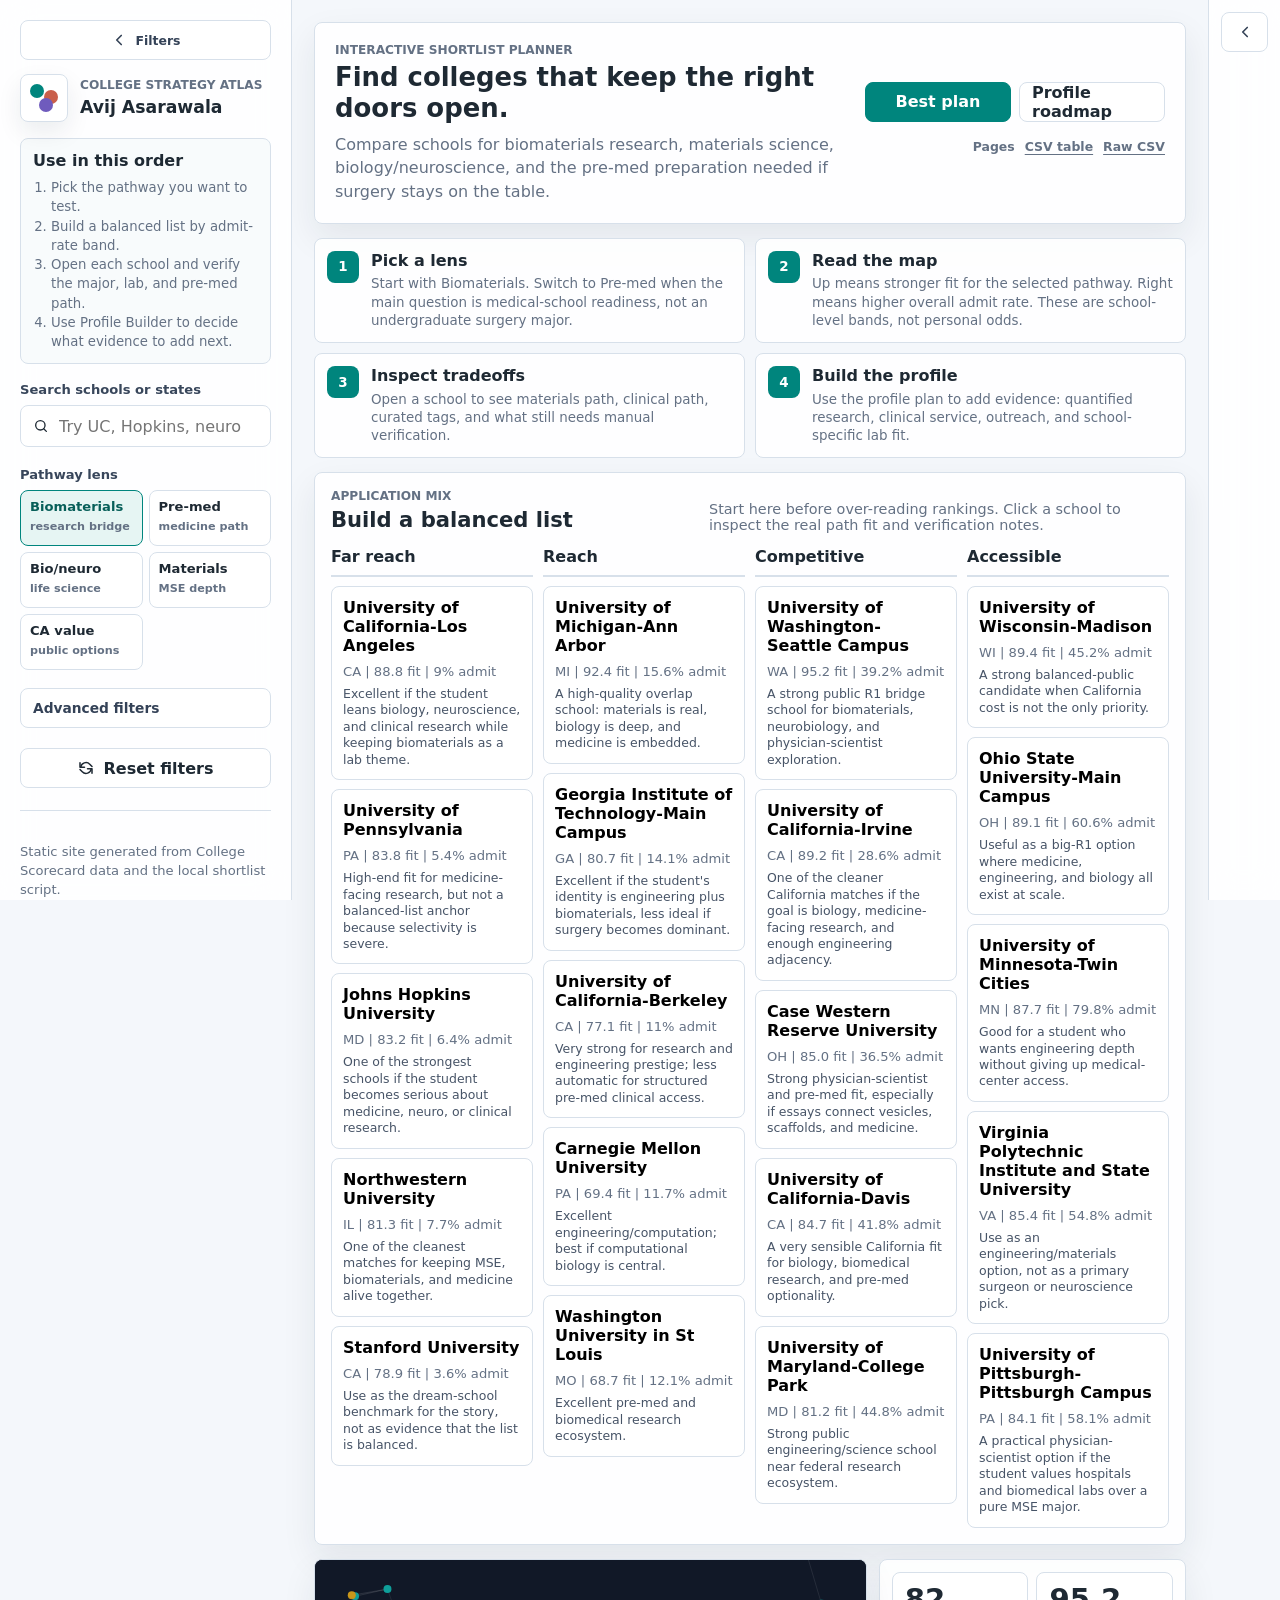
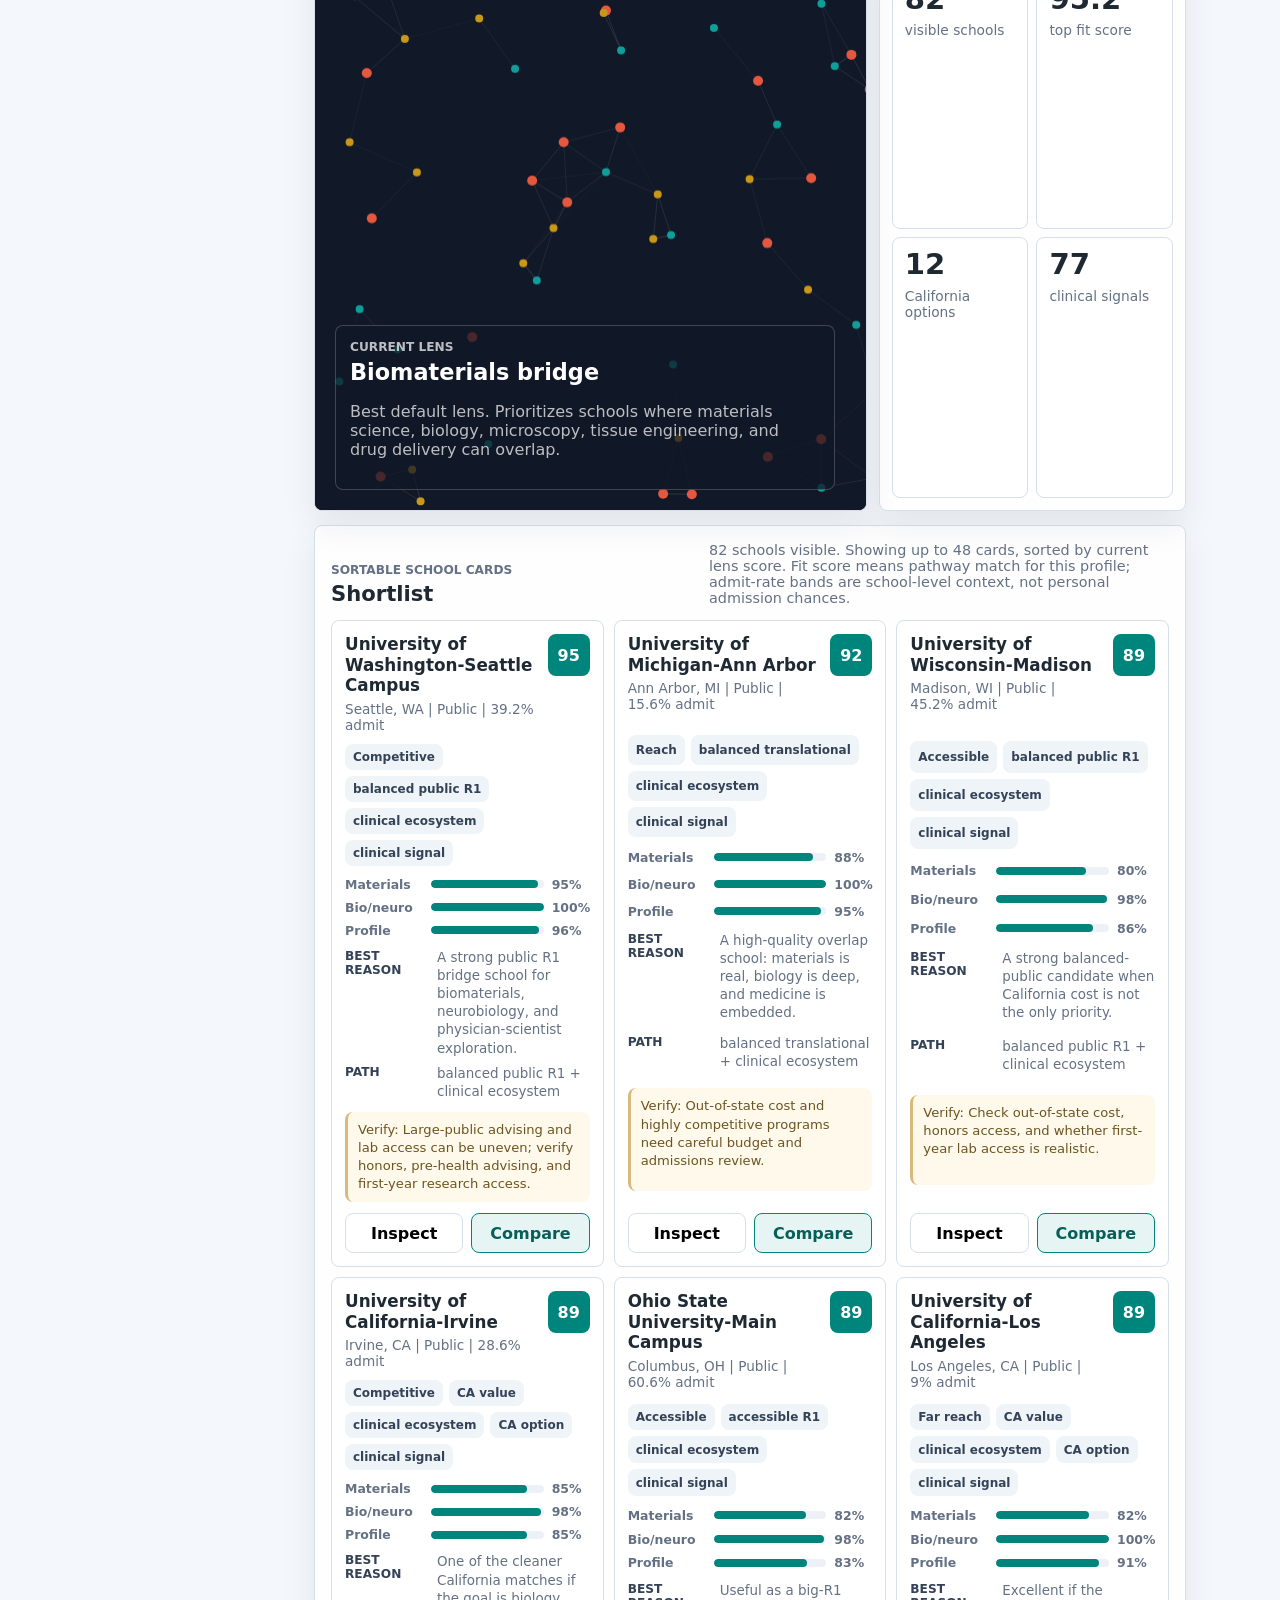
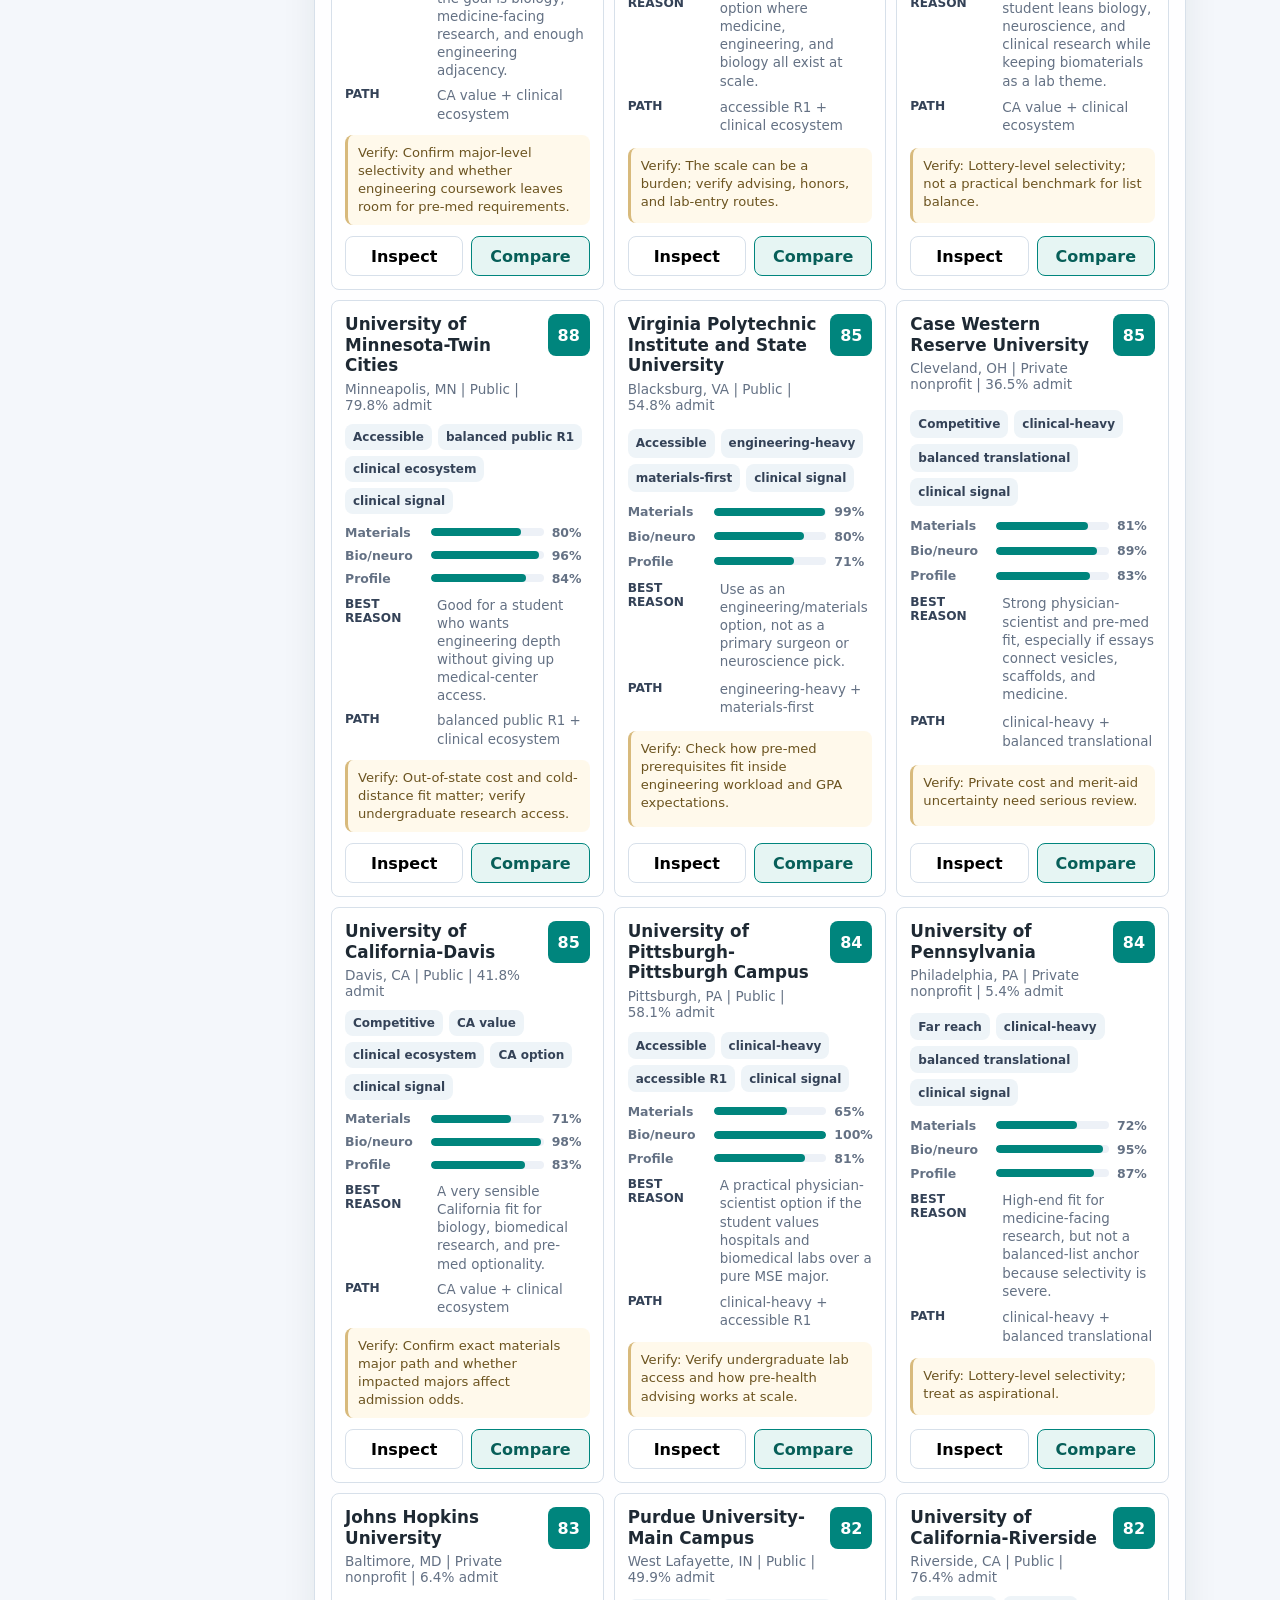
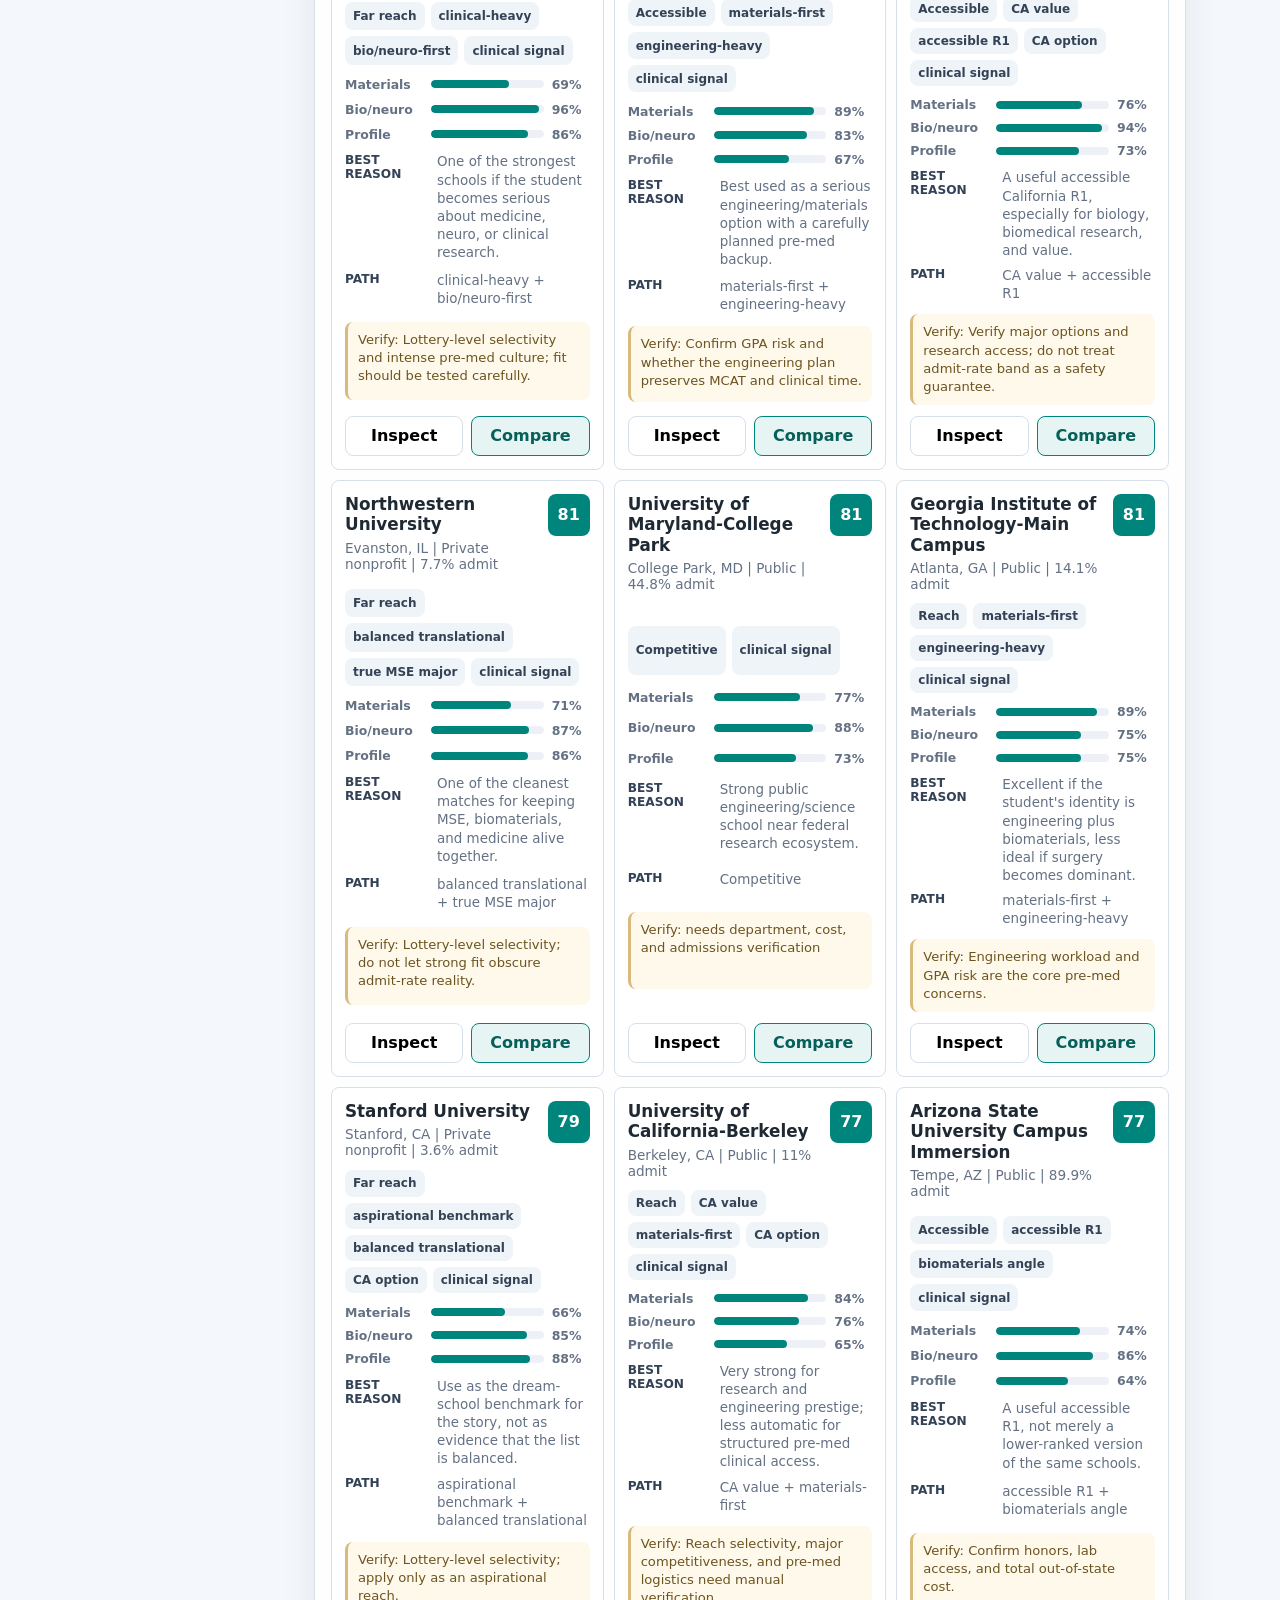
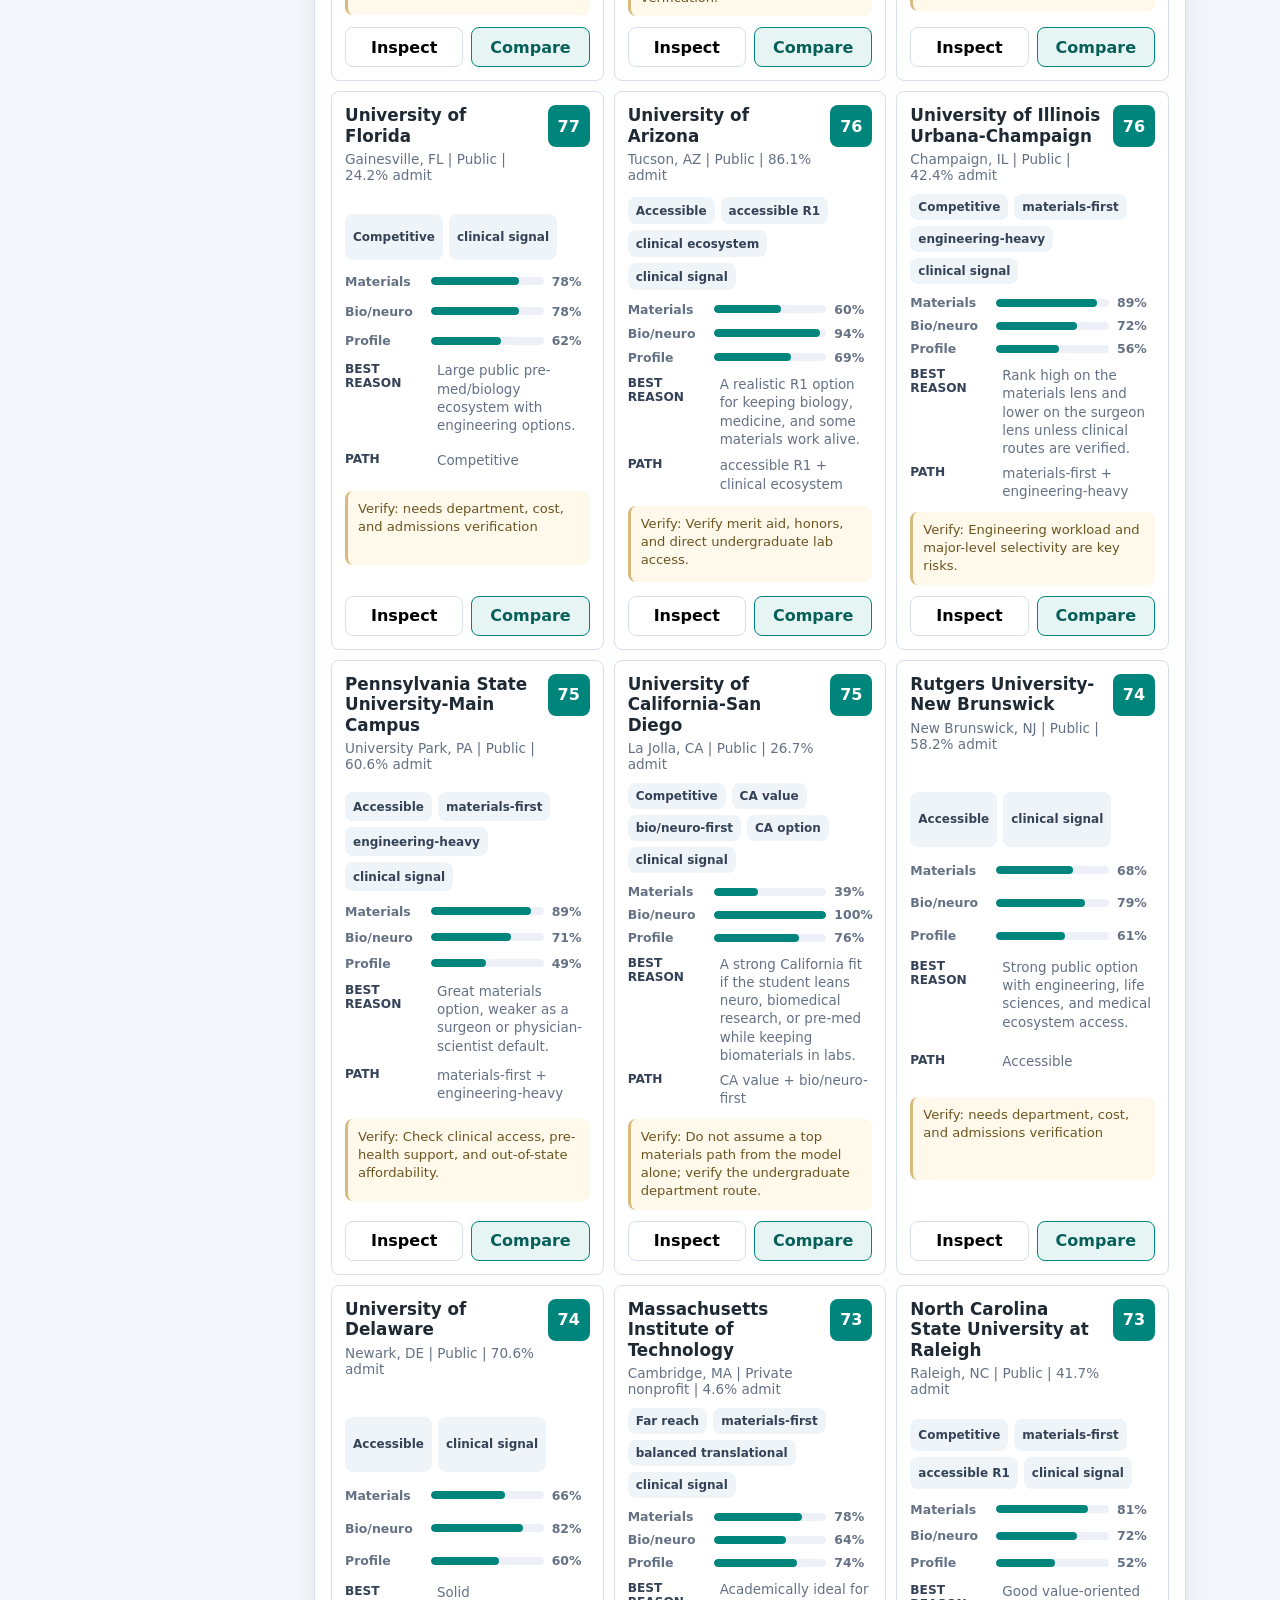
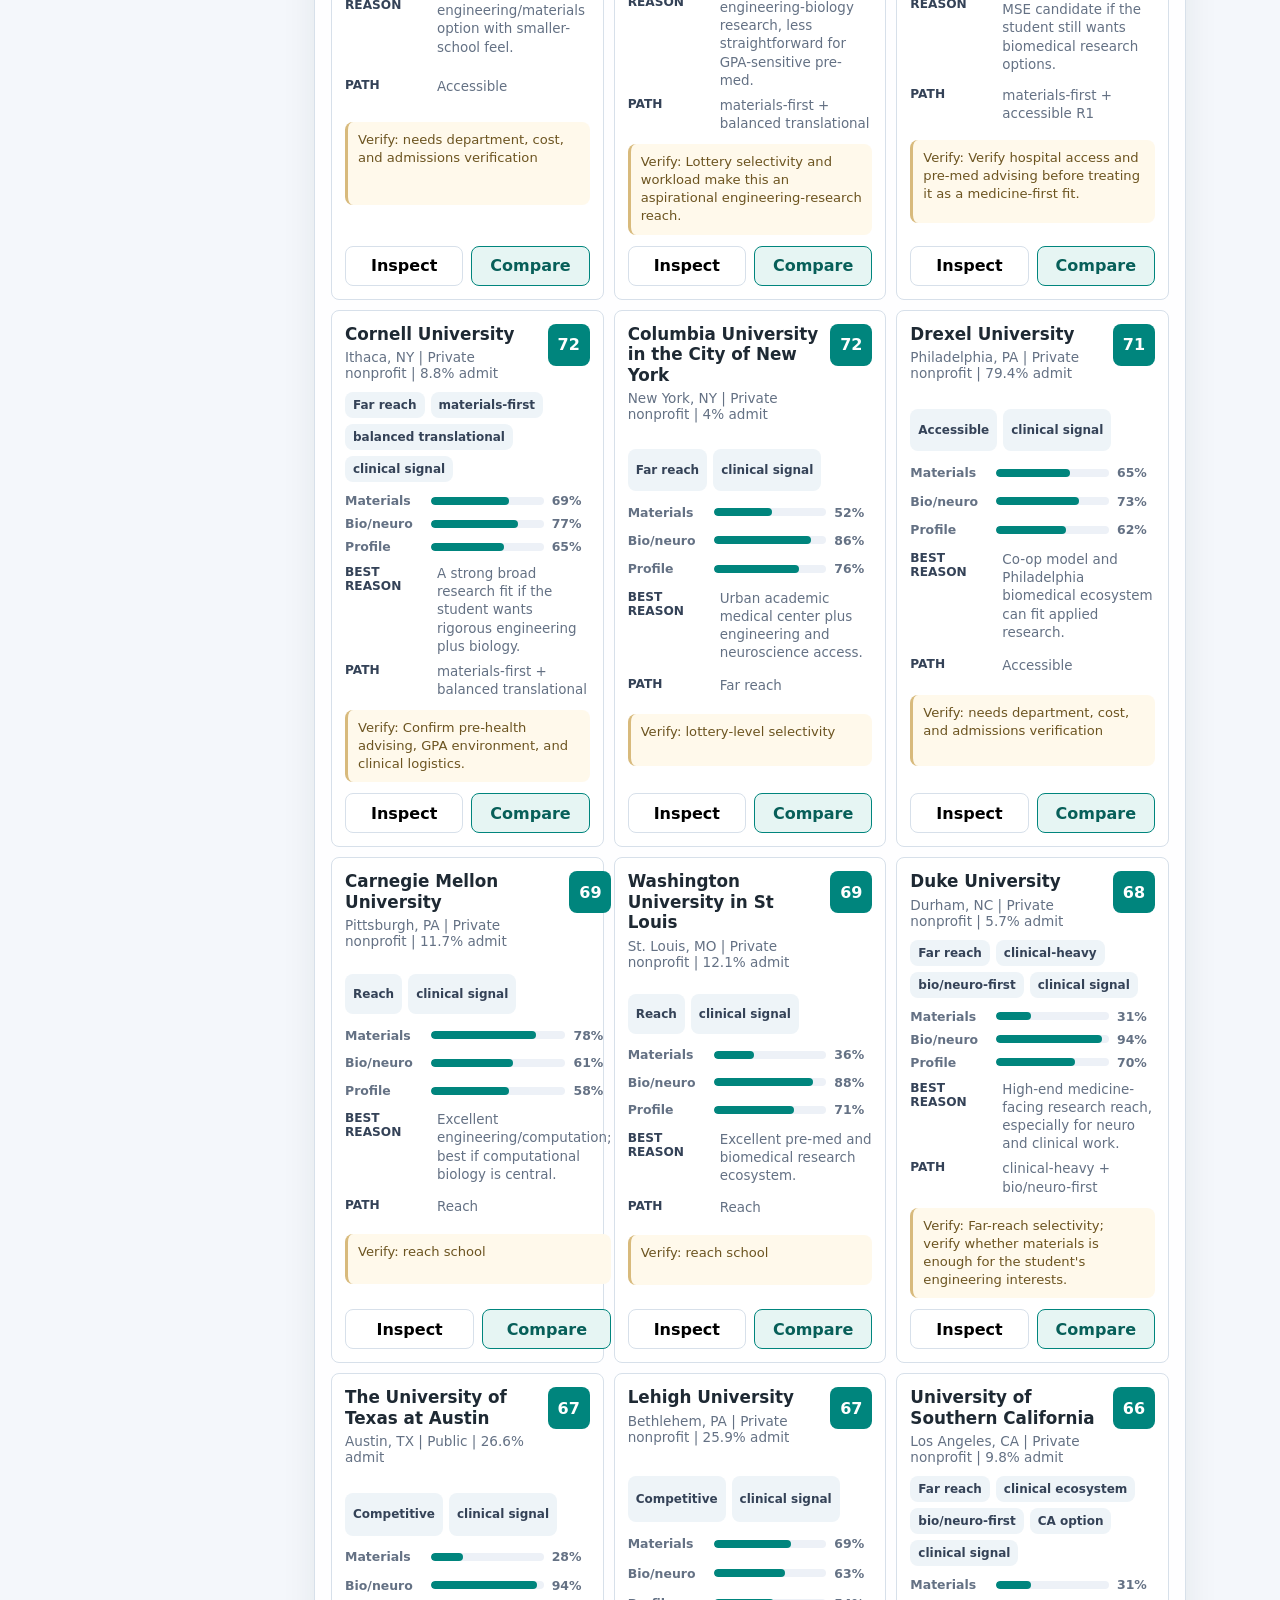
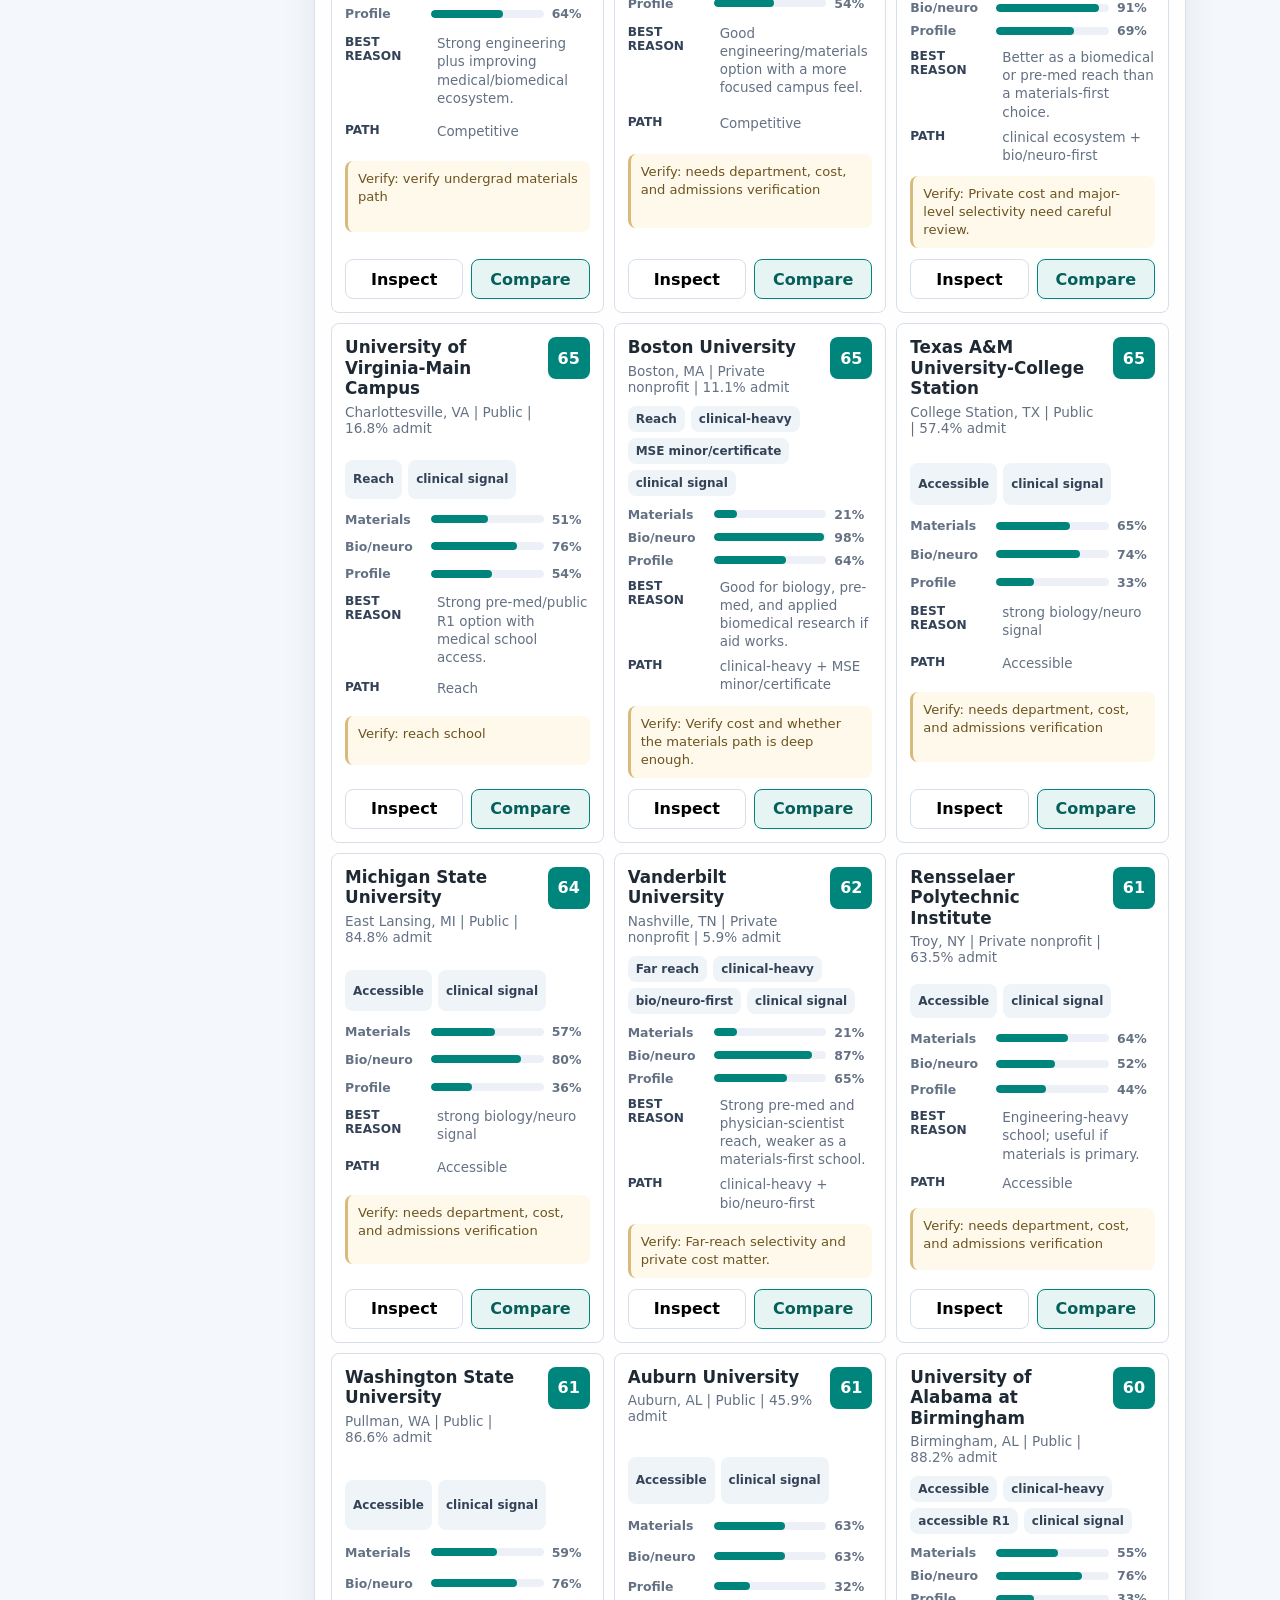
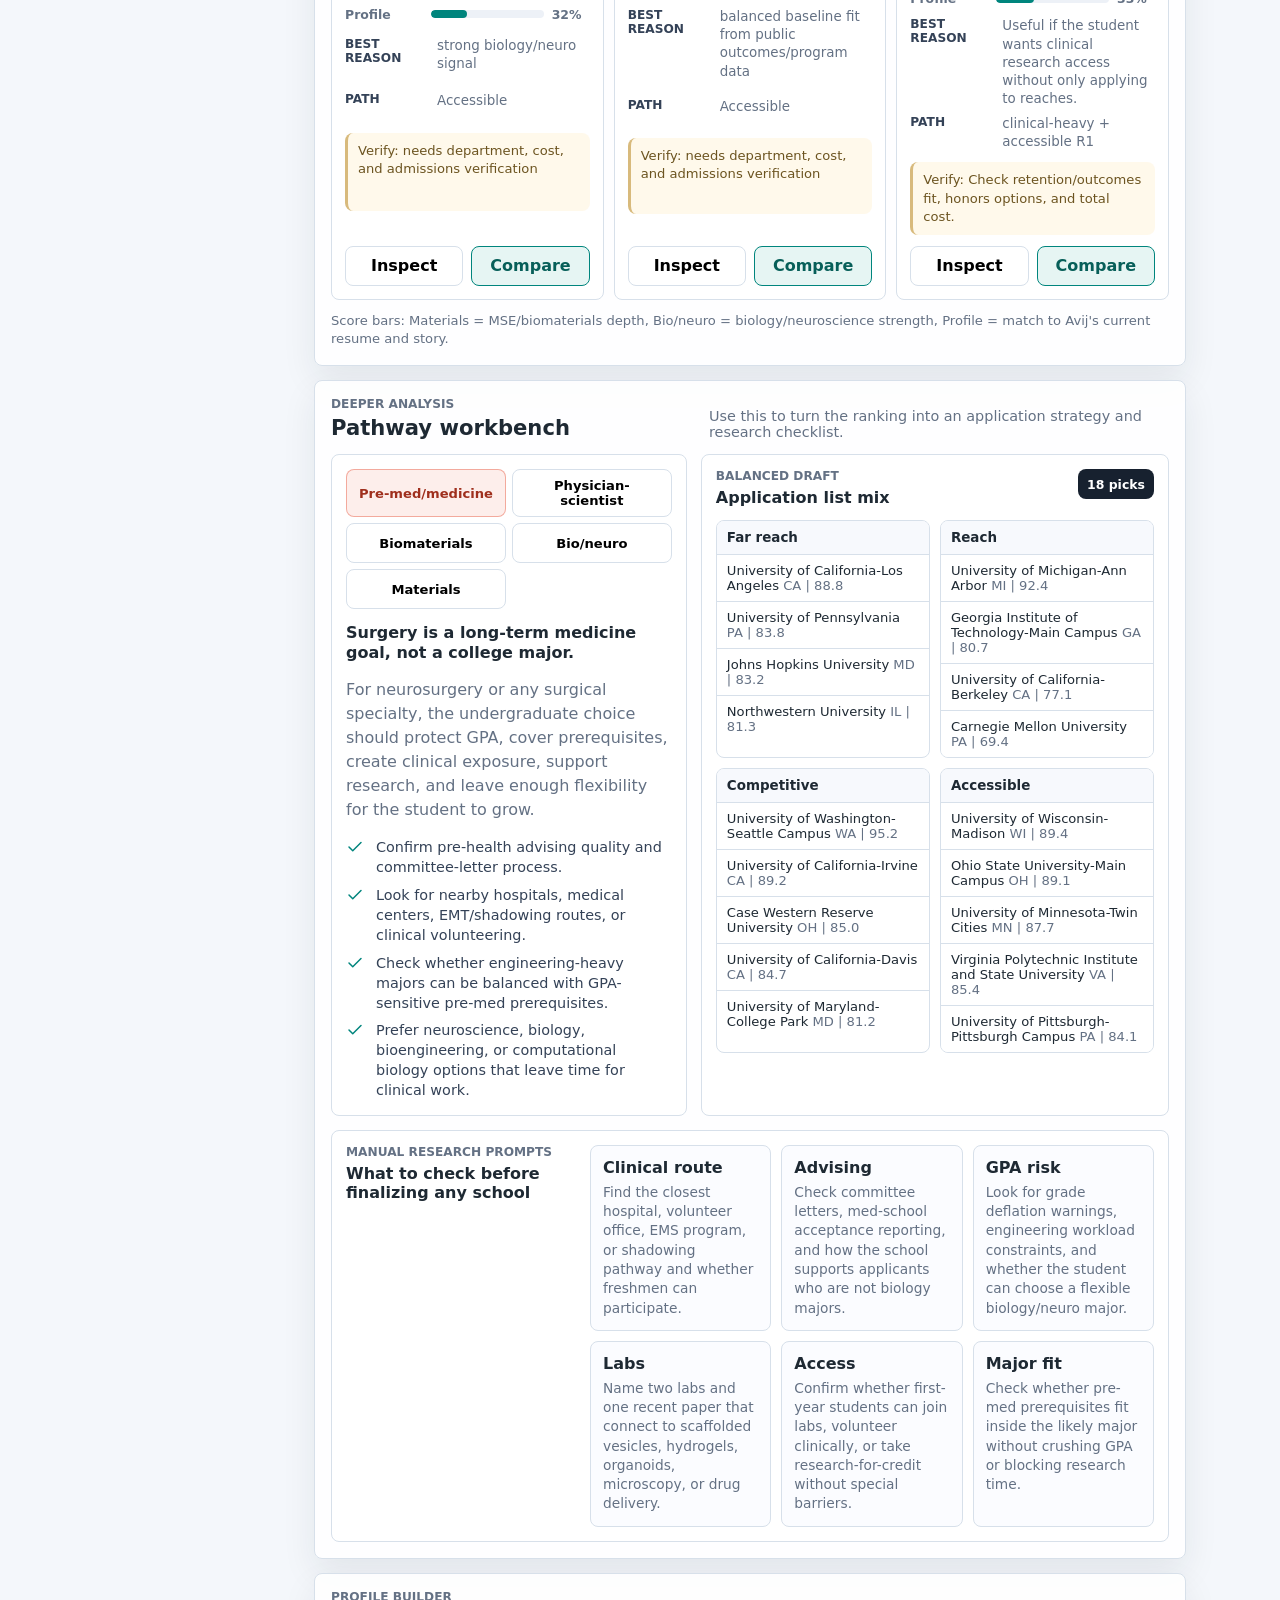
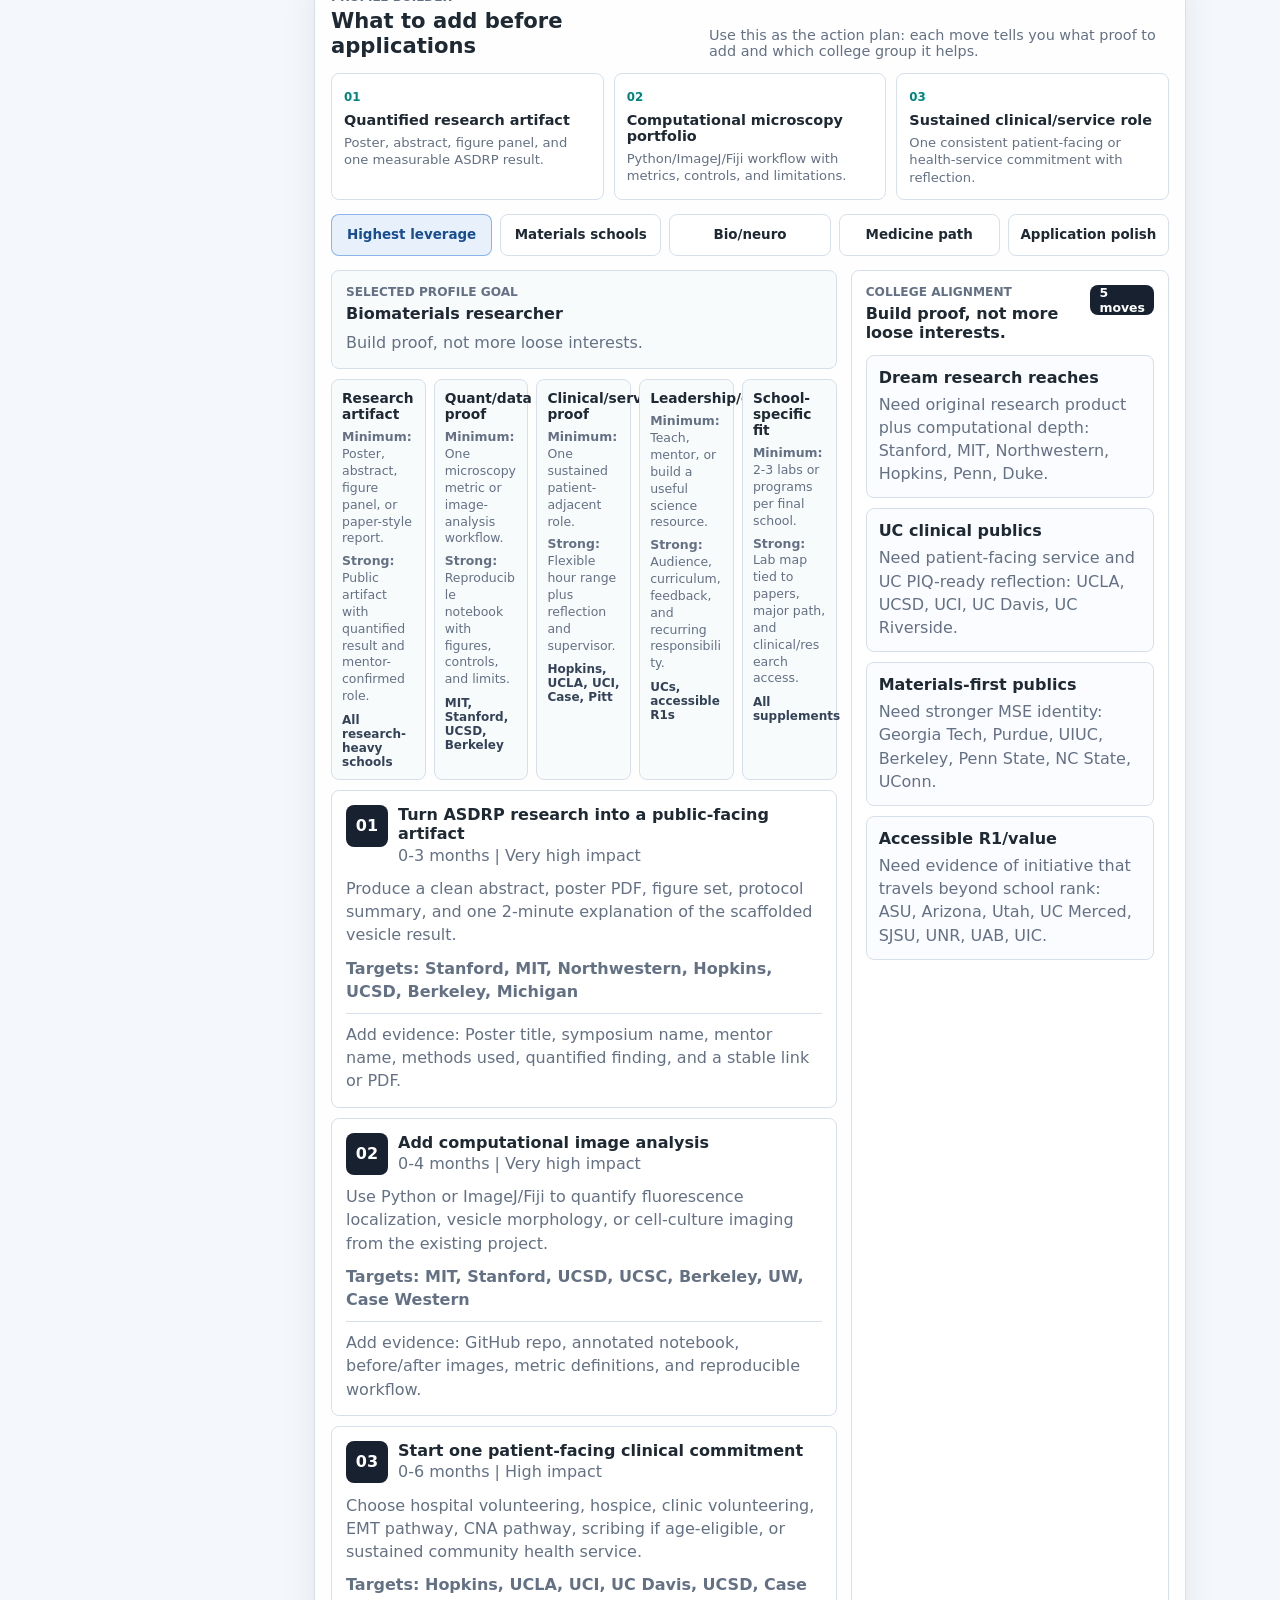
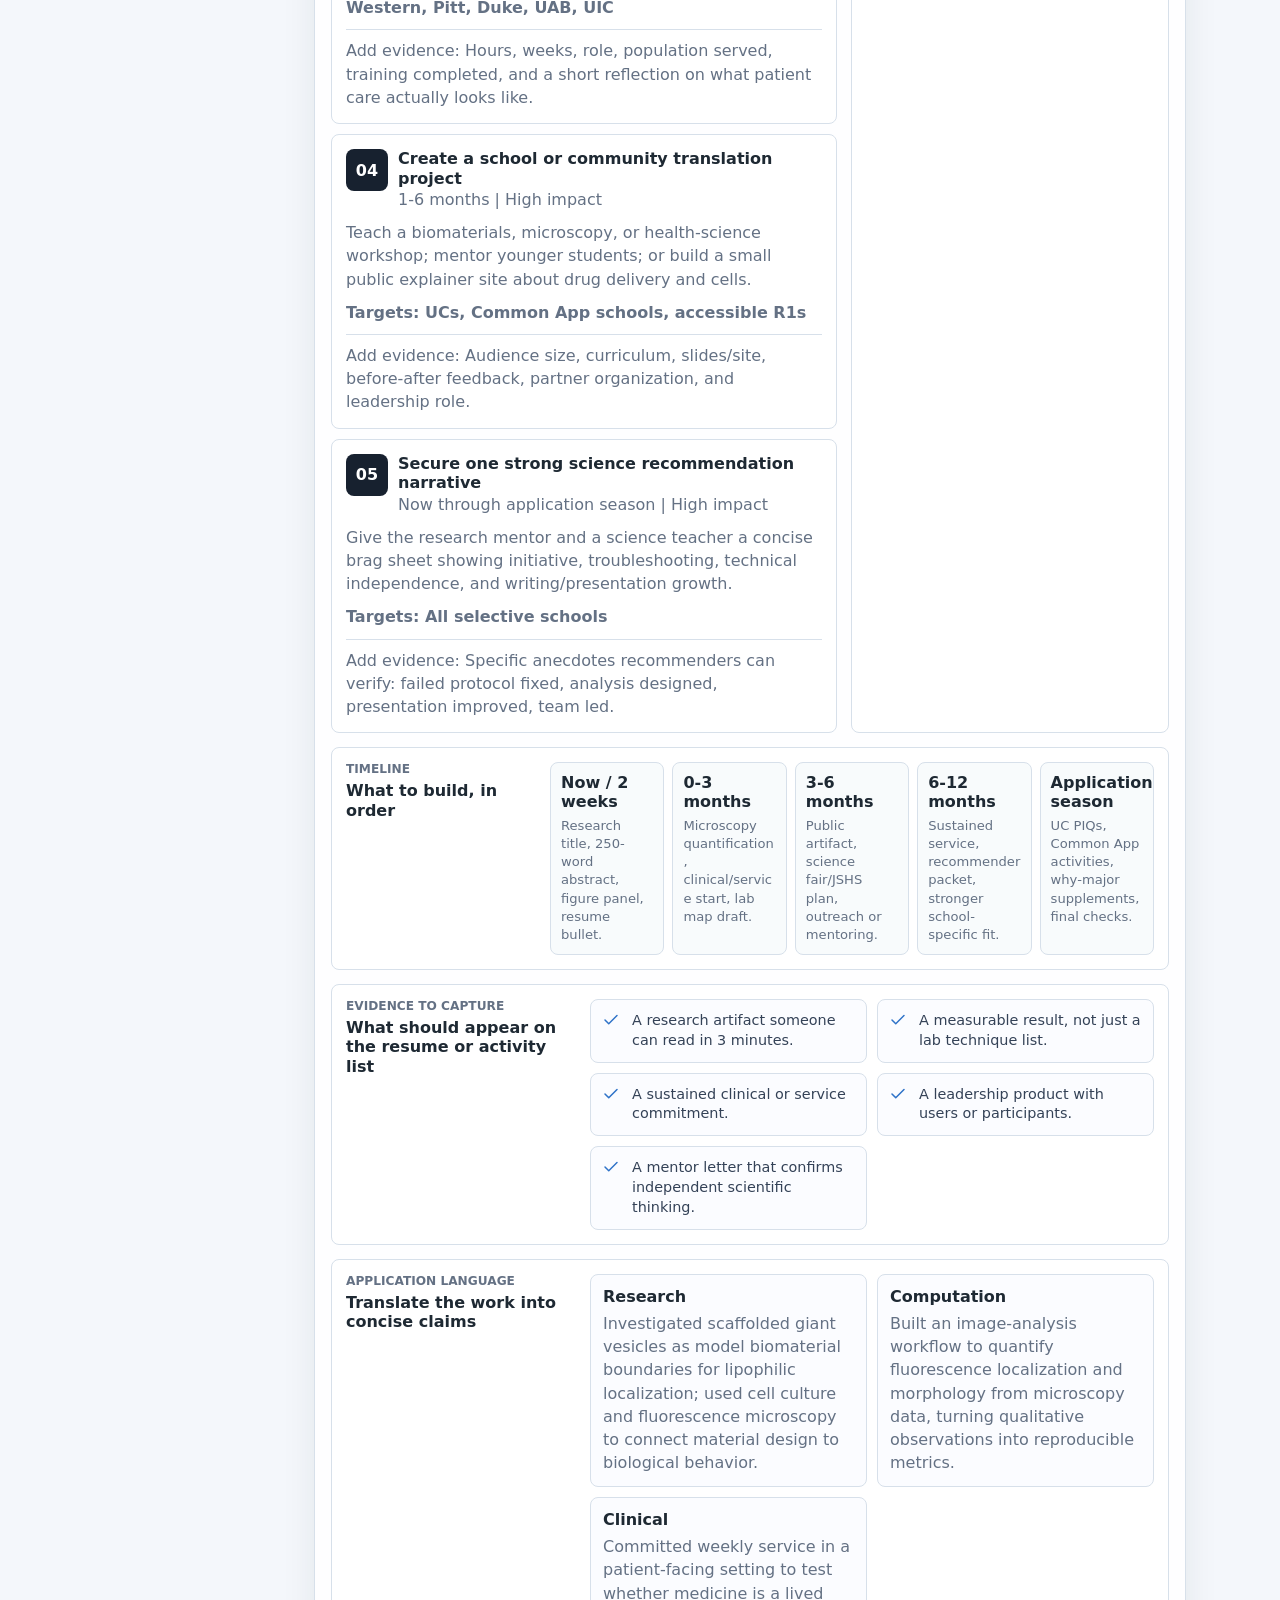
==== commit f8d62a90: "Add GitHub Pages report views" ====
--- a/index.html
+++ b/index.html
@@ -143,12 +143,12 @@
             <p class="lede">Compare schools for biomaterials research, materials science, biology/neuroscience, and the pre-med preparation needed if surgery stays on the table.</p>
           </div>
           <div class="top-actions">
-            <a class="primary-link" href="outputs/deeper_college_recommendations.md">Best list</a>
+            <a class="primary-link" href="best-plan.html">Best plan</a>
             <a href="outputs/profile_improvement_roadmap.md">Profile roadmap</a>
             <div class="download-links" aria-label="Downloads">
-              <span>Downloads</span>
-              <a href="outputs/college_shortlist.md">Report</a>
-              <a href="outputs/college_shortlist.csv">CSV</a>
+              <span>Pages</span>
+              <a href="college-table.html">CSV table</a>
+              <a href="outputs/college_shortlist.csv">Raw CSV</a>
             </div>
           </div>
         </section>
--- a/assets/styles.css
+++ b/assets/styles.css
@@ -1706,6 +1706,167 @@
   margin-bottom: 4px;
 }
 
+.doc-body {
+  min-height: 100vh;
+  color: var(--ink);
+  background: var(--paper);
+}
+
+.doc-top {
+  display: grid;
+  grid-template-columns: minmax(120px, 180px) minmax(0, 1fr) minmax(180px, auto);
+  gap: 18px;
+  align-items: center;
+  padding: 20px;
+  border-bottom: 1px solid var(--line);
+  background: rgba(255, 255, 255, 0.92);
+}
+
+.doc-top h1 {
+  margin: 0;
+  font-size: 1.9rem;
+}
+
+.doc-top p {
+  margin: 7px 0 0;
+  color: var(--muted);
+}
+
+.back-link,
+.doc-actions a {
+  display: inline-flex;
+  align-items: center;
+  justify-content: center;
+  min-height: 40px;
+  padding: 0 12px;
+  border: 1px solid var(--line);
+  border-radius: var(--radius);
+  background: #fff;
+  text-decoration: none;
+  font-weight: 800;
+}
+
+.doc-actions {
+  display: flex;
+  justify-content: flex-end;
+  gap: 8px;
+  flex-wrap: wrap;
+}
+
+.doc-shell {
+  display: grid;
+  grid-template-columns: 260px minmax(0, 1fr);
+  gap: 18px;
+  padding: 18px;
+}
+
+.doc-side,
+.report-card,
+.csv-toolbar,
+.csv-table-wrap {
+  border: 1px solid var(--line);
+  border-radius: var(--radius);
+  background: #fff;
+  box-shadow: var(--shadow);
+}
+
+.doc-side {
+  position: sticky;
+  top: 18px;
+  align-self: start;
+  padding: 16px;
+}
+
+.doc-side h2 {
+  font-size: 1rem;
+}
+
+.doc-side ul {
+  margin: 12px 0 0;
+  padding-left: 18px;
+  color: var(--muted);
+  line-height: 1.5;
+}
+
+.report-card {
+  padding: 22px;
+}
+
+.report-card h1,
+.report-card h2,
+.report-card h3 {
+  margin-top: 22px;
+}
+
+.report-card h1:first-child,
+.report-card h2:first-child {
+  margin-top: 0;
+}
+
+.report-card p,
+.report-card li {
+  color: #435164;
+  line-height: 1.55;
+}
+
+.report-card code {
+  padding: 2px 5px;
+  border-radius: 5px;
+  background: #eef3f8;
+}
+
+.report-table-wrap,
+.csv-table-wrap {
+  width: 100%;
+  overflow: auto;
+}
+
+.report-card table,
+.csv-table {
+  width: 100%;
+  border-collapse: collapse;
+  font-size: 0.88rem;
+}
+
+.report-card th,
+.report-card td,
+.csv-table th,
+.csv-table td {
+  padding: 10px 11px;
+  border-bottom: 1px solid var(--line);
+  text-align: left;
+  vertical-align: top;
+}
+
+.report-card th,
+.csv-table th {
+  background: #f3f7fb;
+  color: #344257;
+  font-weight: 850;
+}
+
+.csv-page {
+  padding: 18px;
+}
+
+.csv-toolbar {
+  margin-bottom: 14px;
+  padding: 16px;
+}
+
+.csv-toolbar input {
+  width: 100%;
+  padding: 0 12px;
+  border: 1px solid var(--line);
+  border-radius: var(--radius);
+  background: #fff;
+}
+
+.error-text {
+  color: #9f2f1d;
+  font-weight: 800;
+}
+
 @media (max-width: 1220px) {
   .app-shell {
     --filters-width: 280px;
@@ -1783,6 +1944,8 @@
   }
 
   .top-band,
+  .doc-top,
+  .doc-shell,
   .section-head,
   .insight-grid,
   .guide-grid,
@@ -1812,6 +1975,10 @@
     left: 0;
     right: 0;
     grid-template-columns: 1fr;
+  }
+
+  .doc-side {
+    position: static;
   }
 
   .source-note {
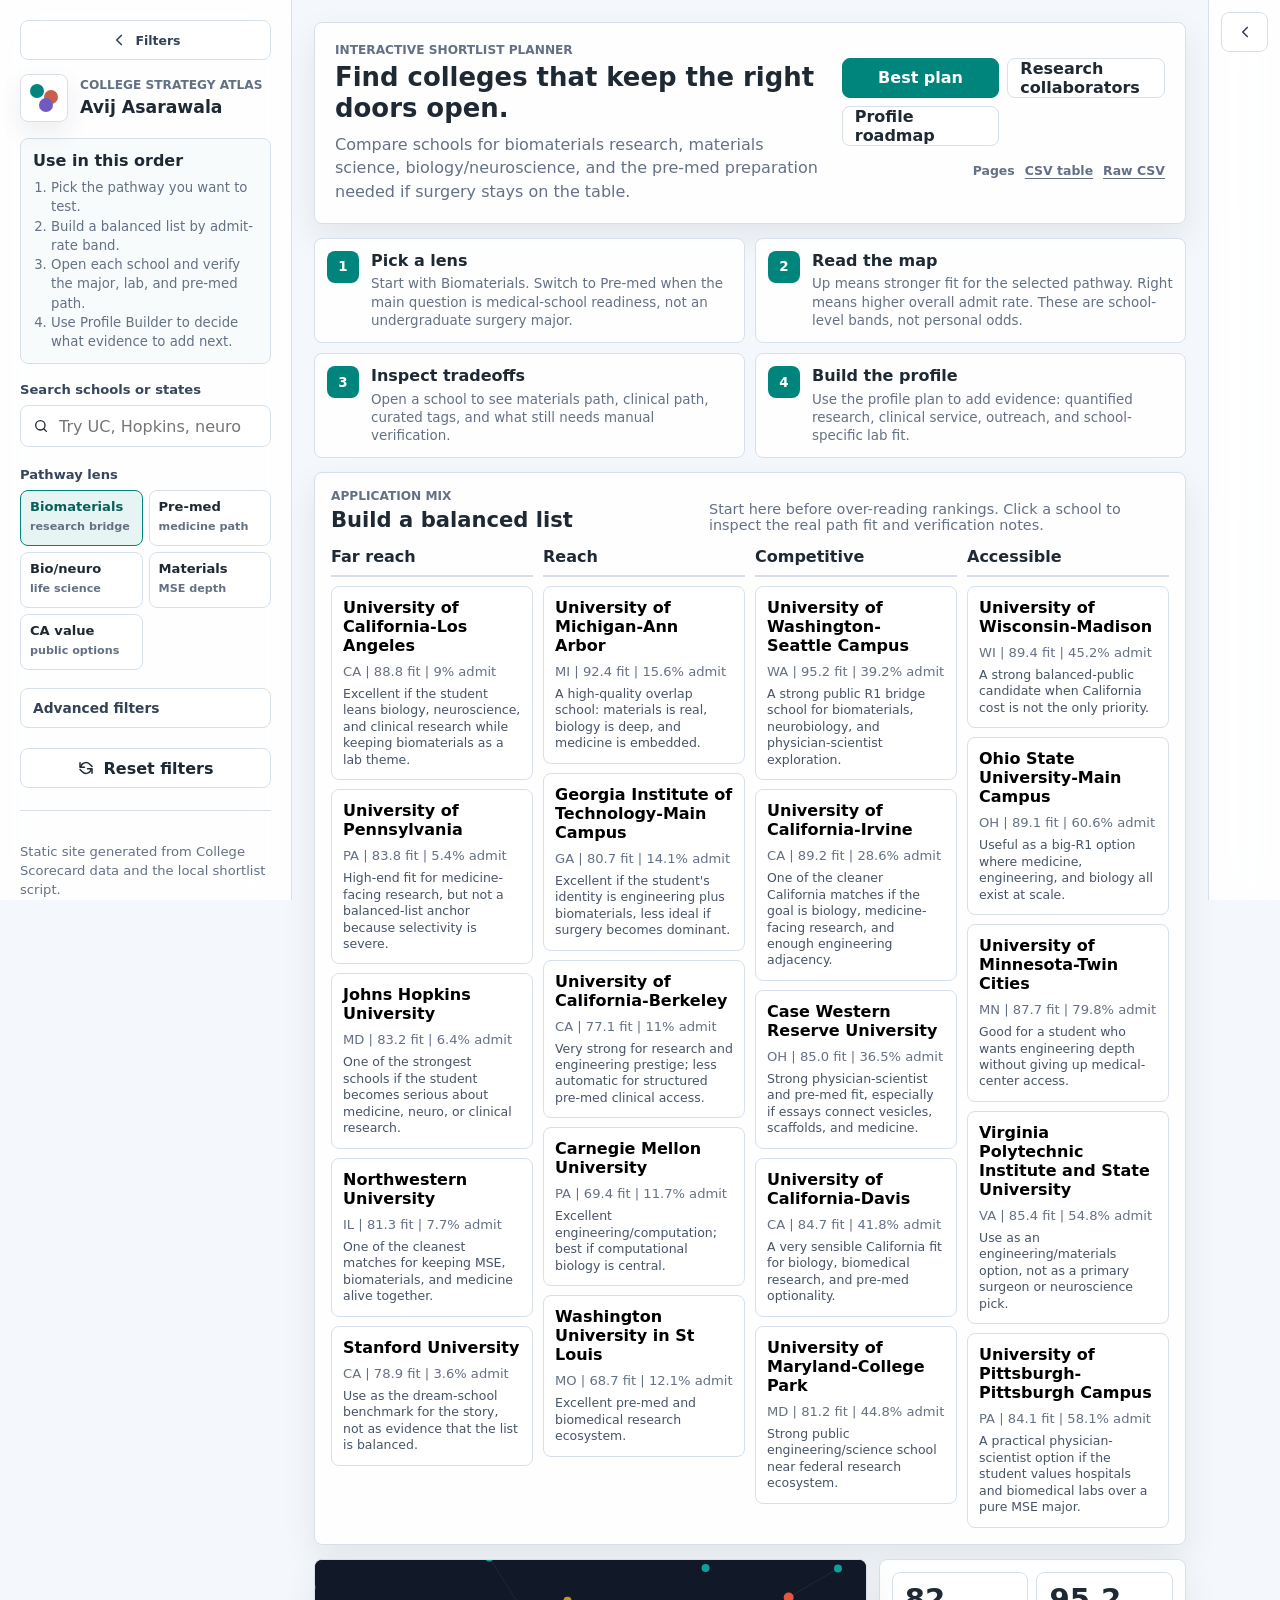
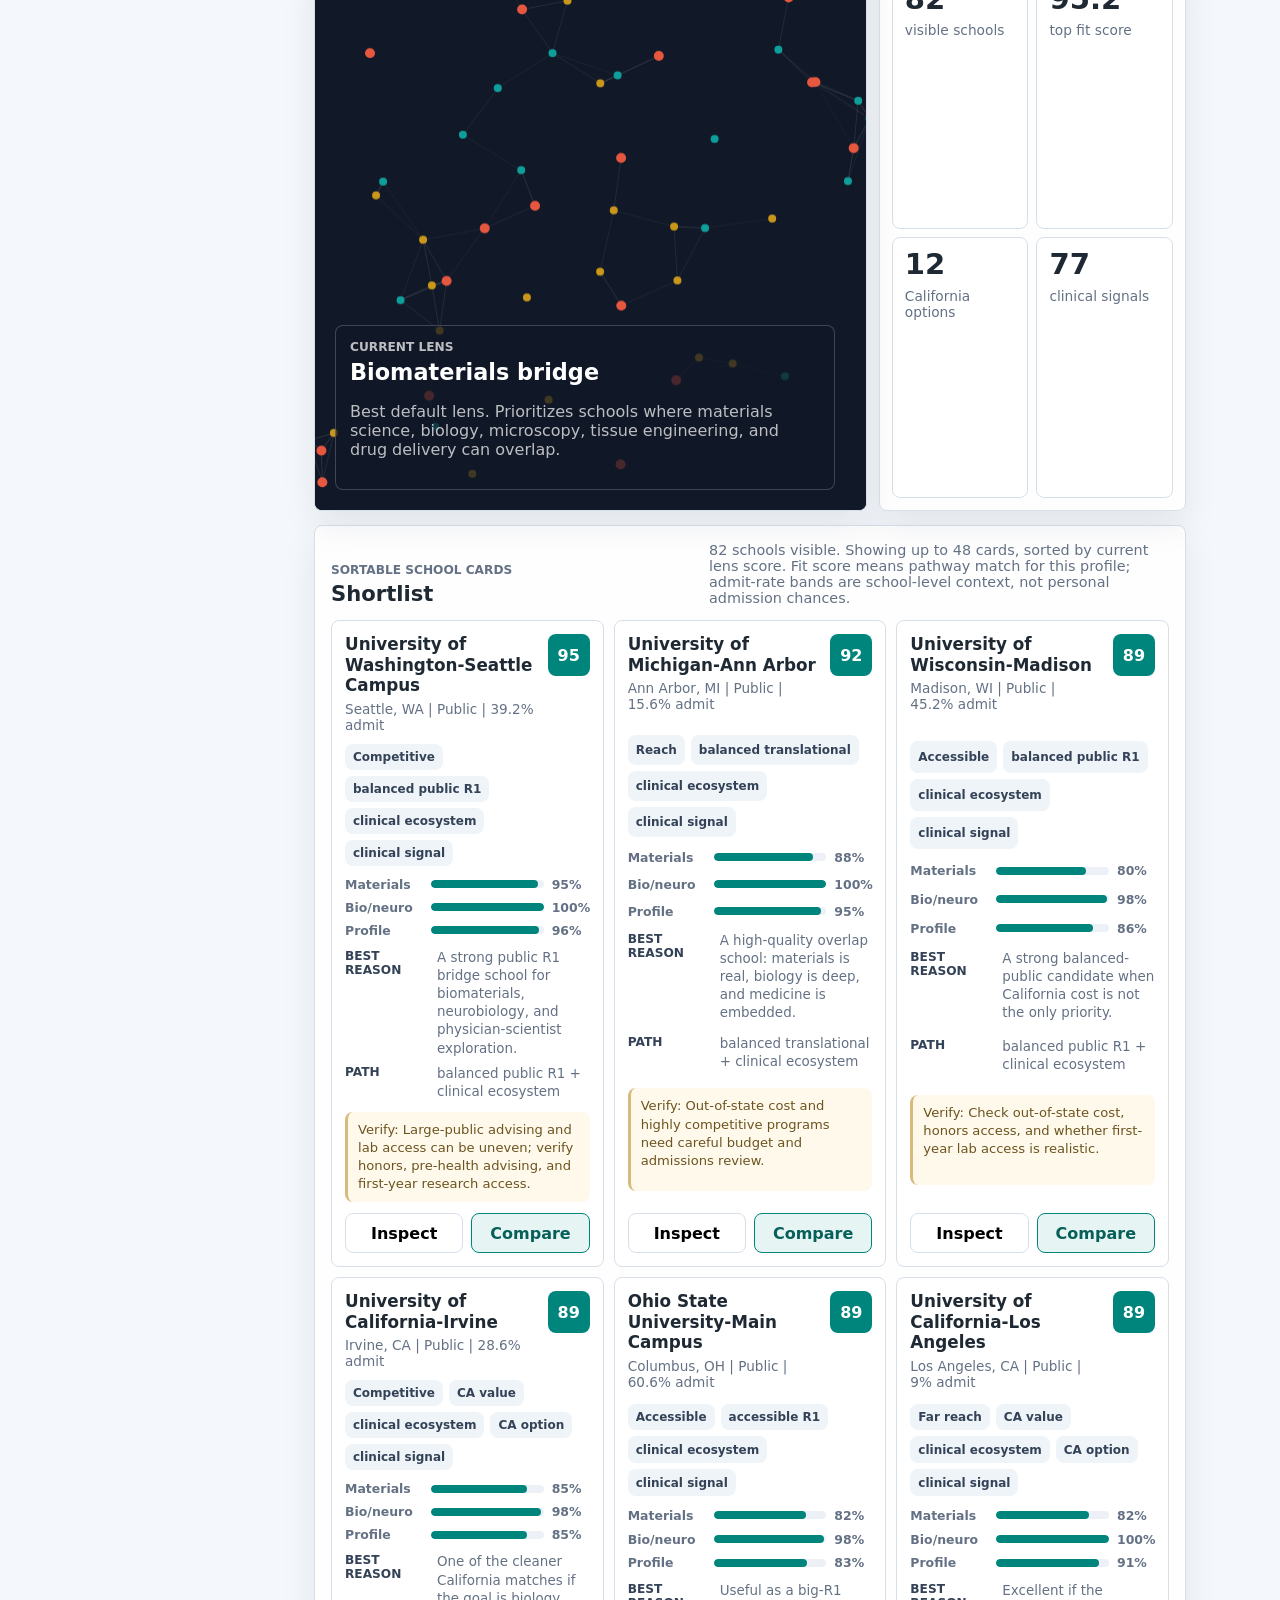
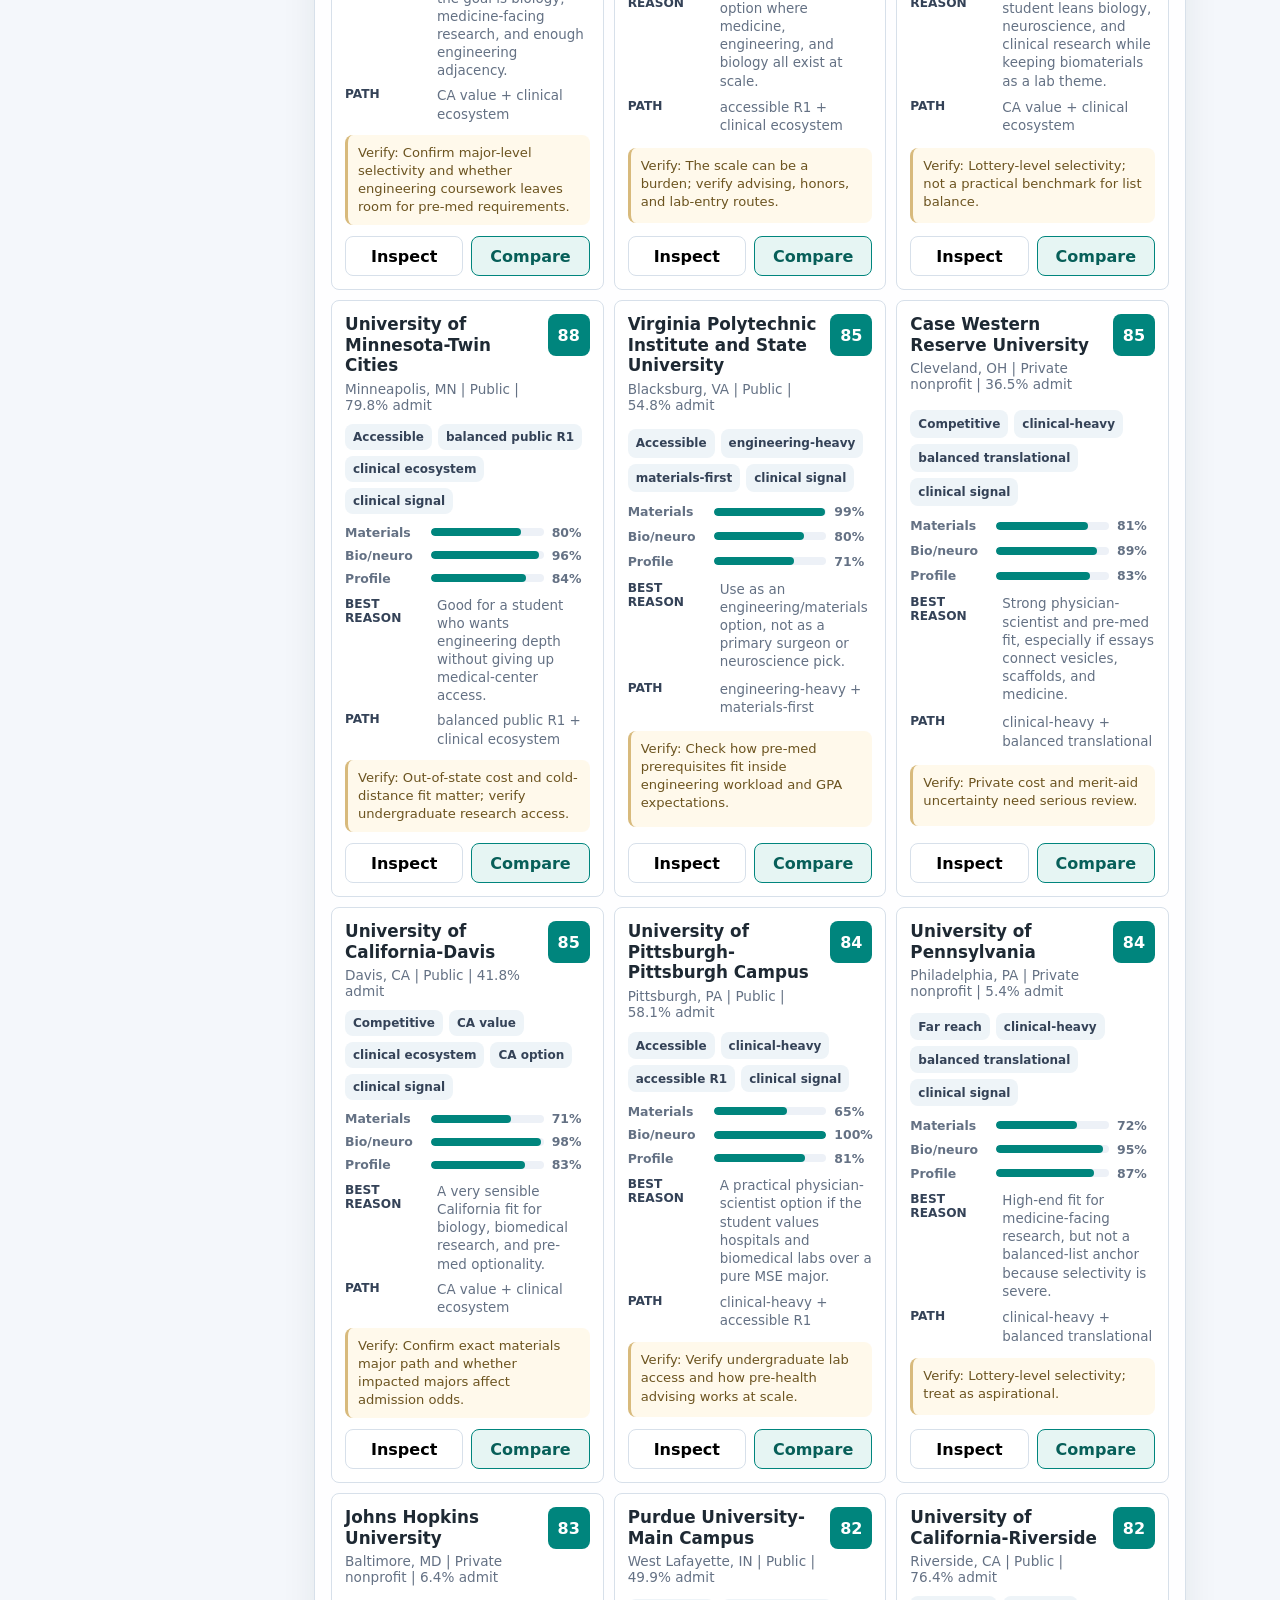
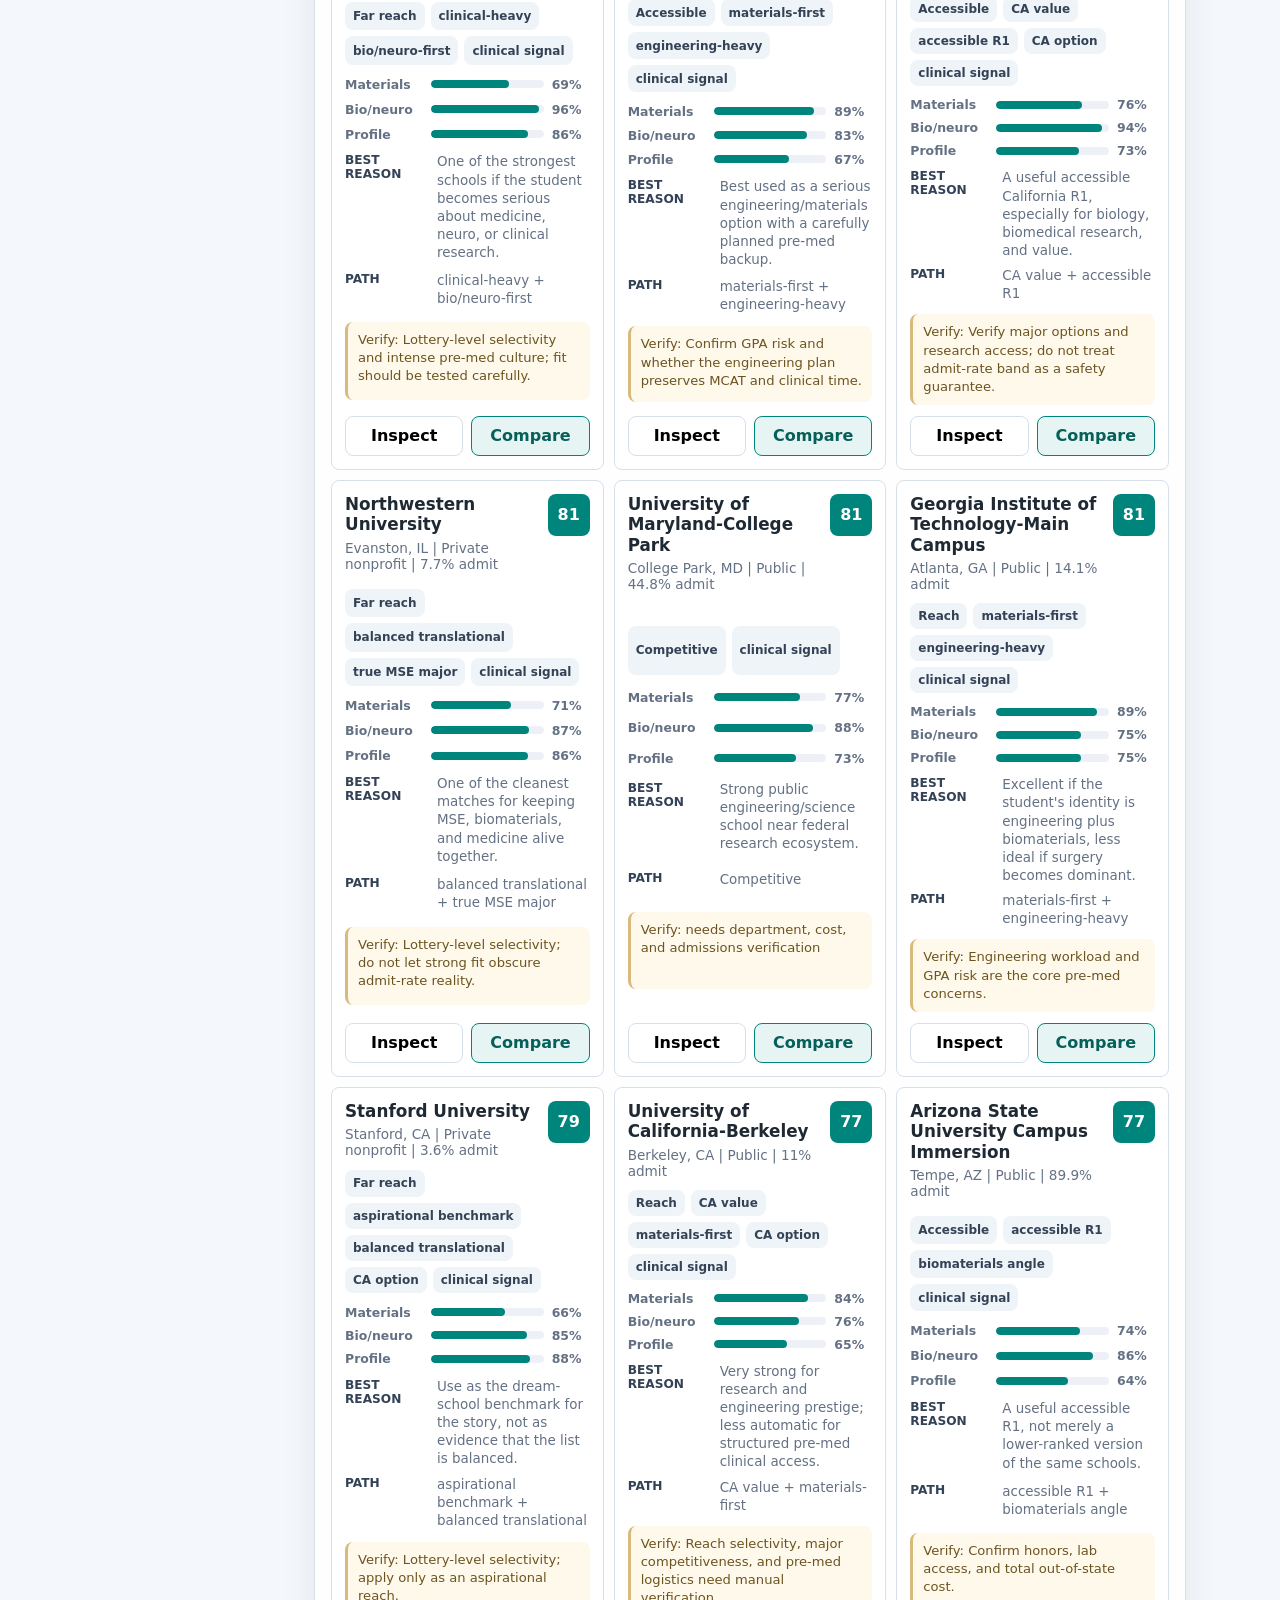
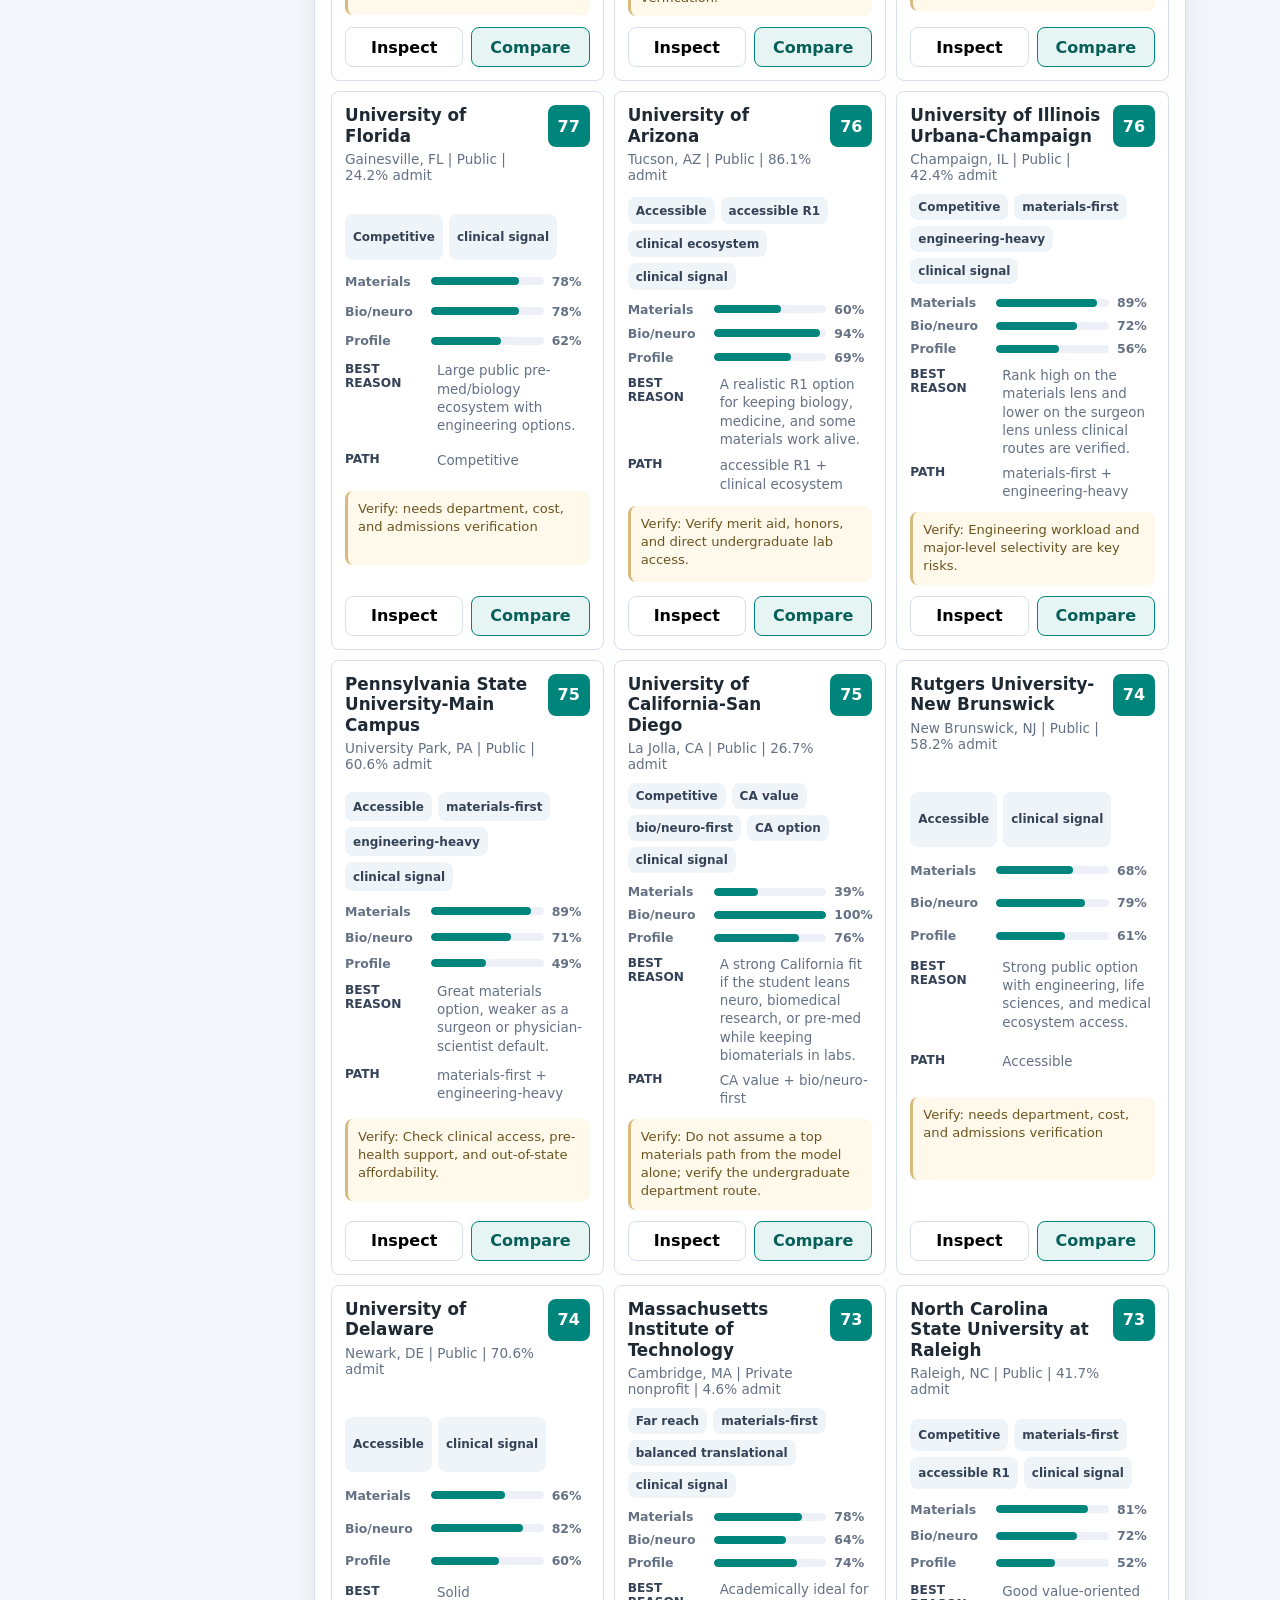
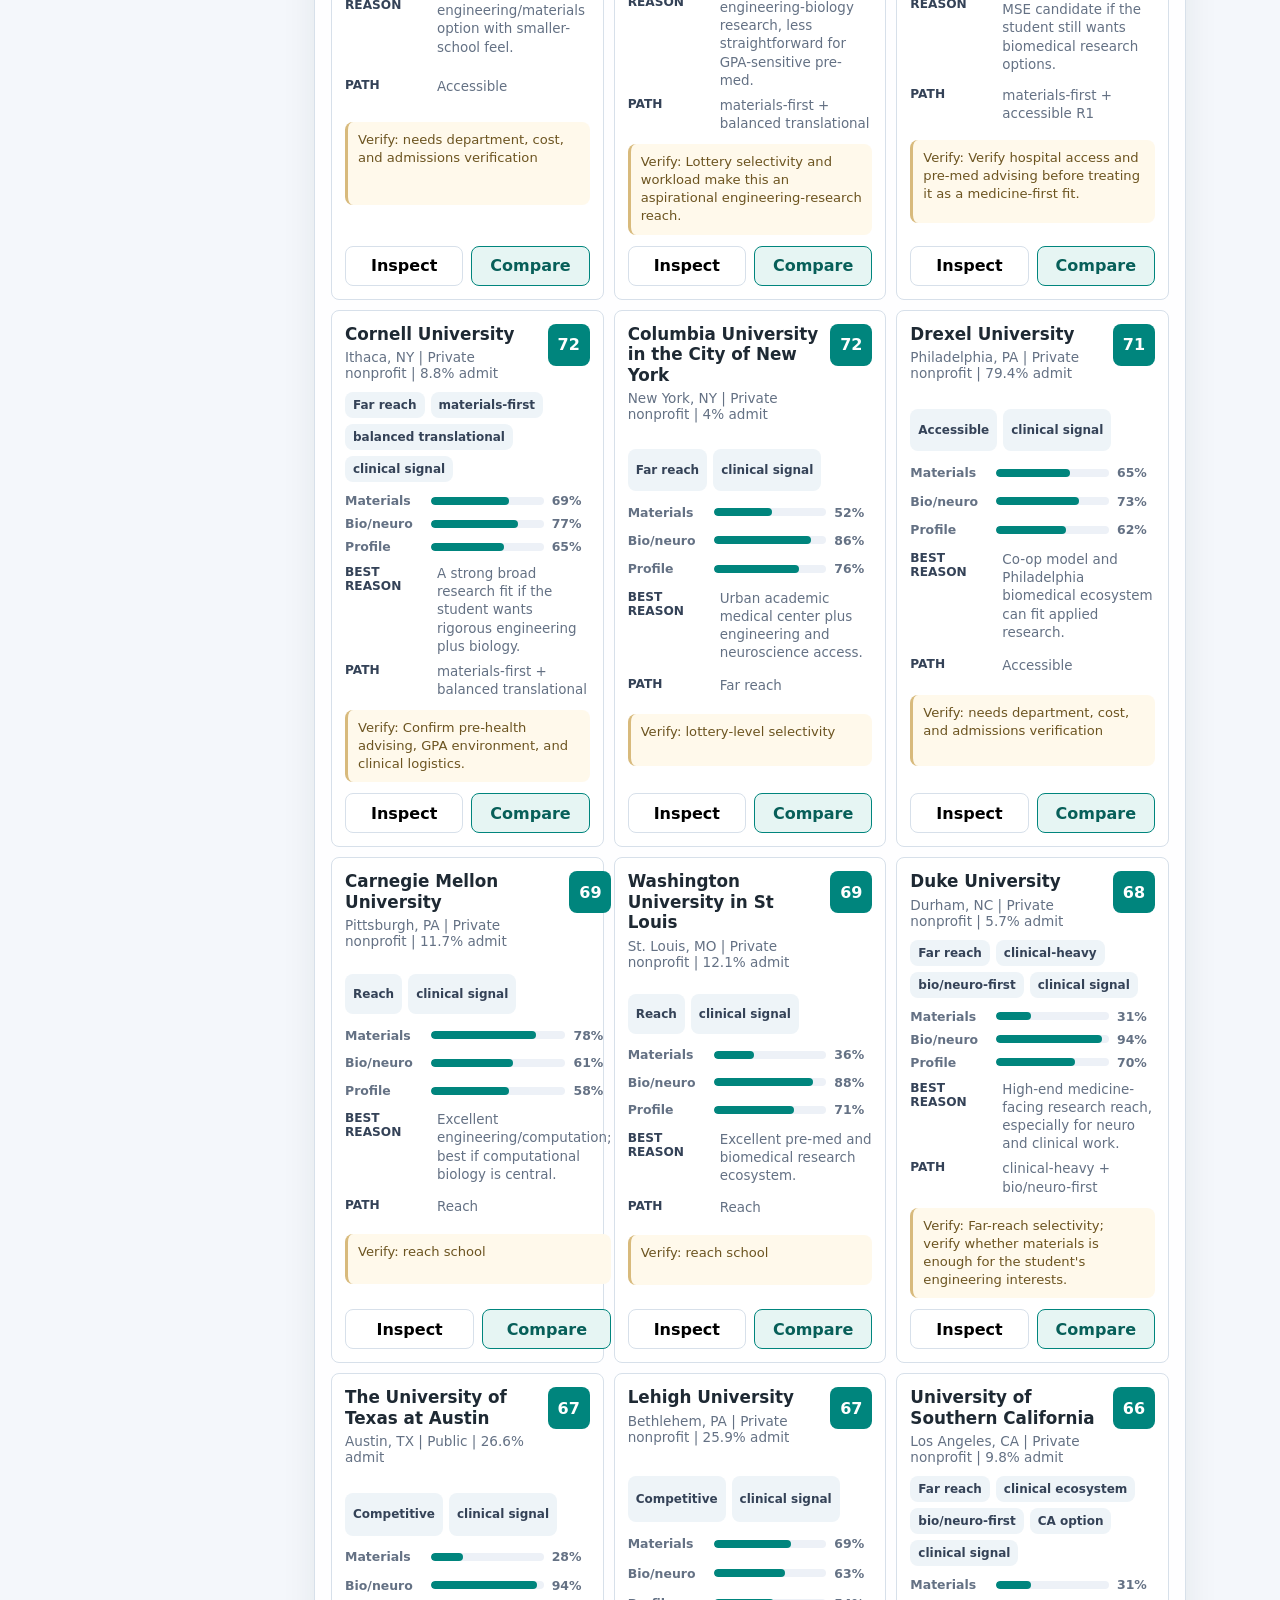
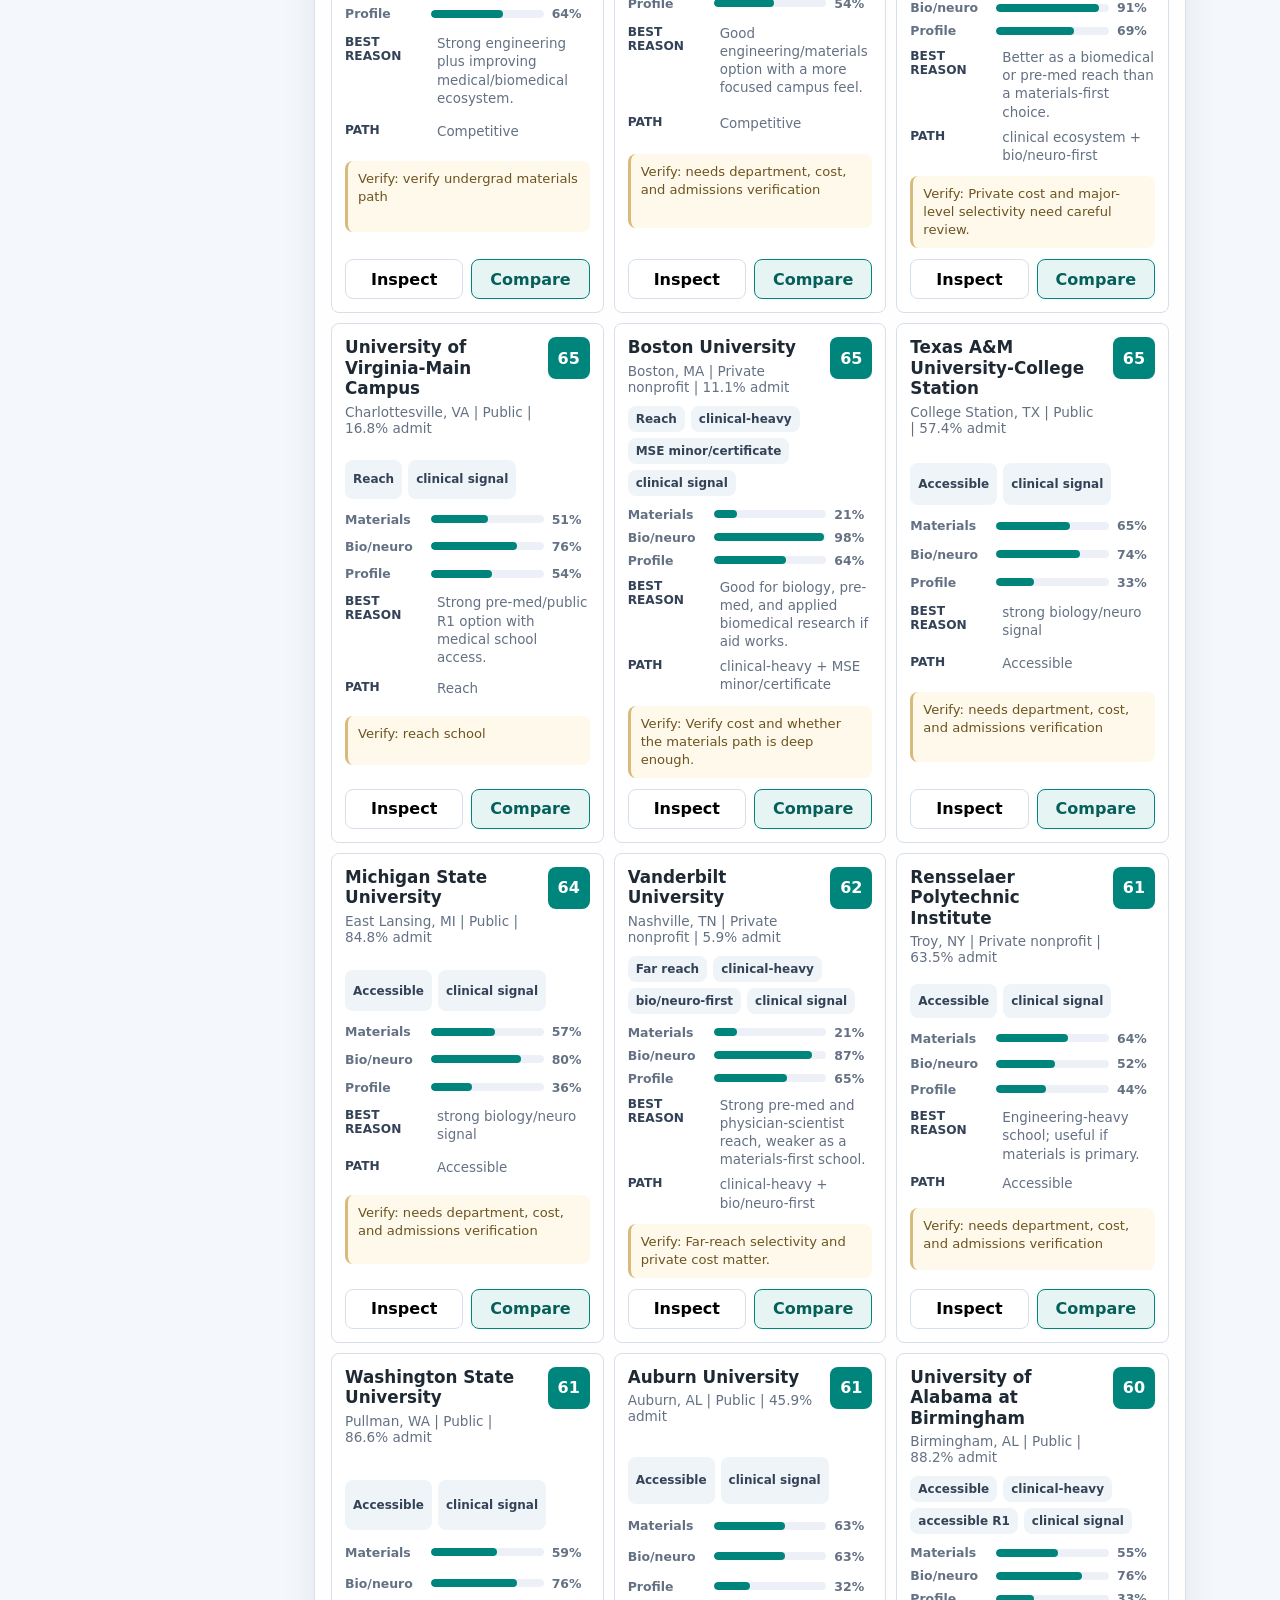
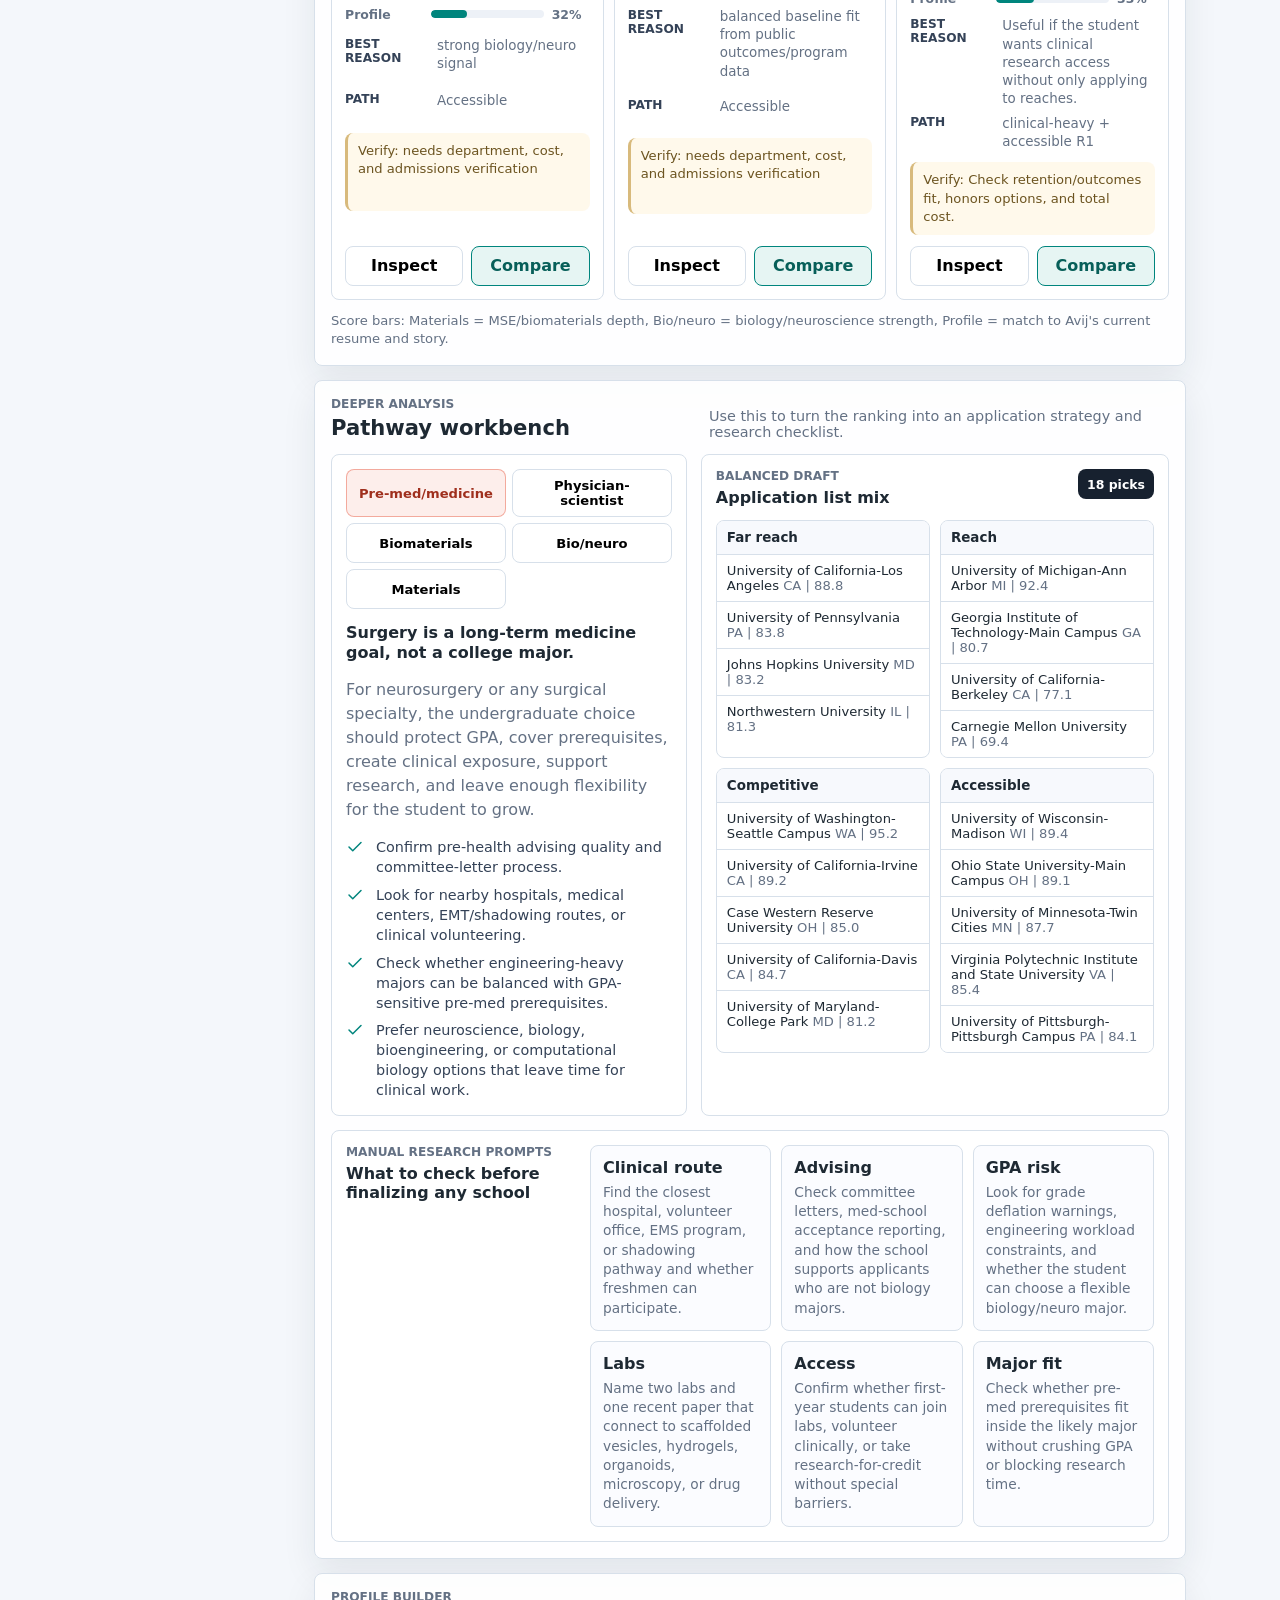
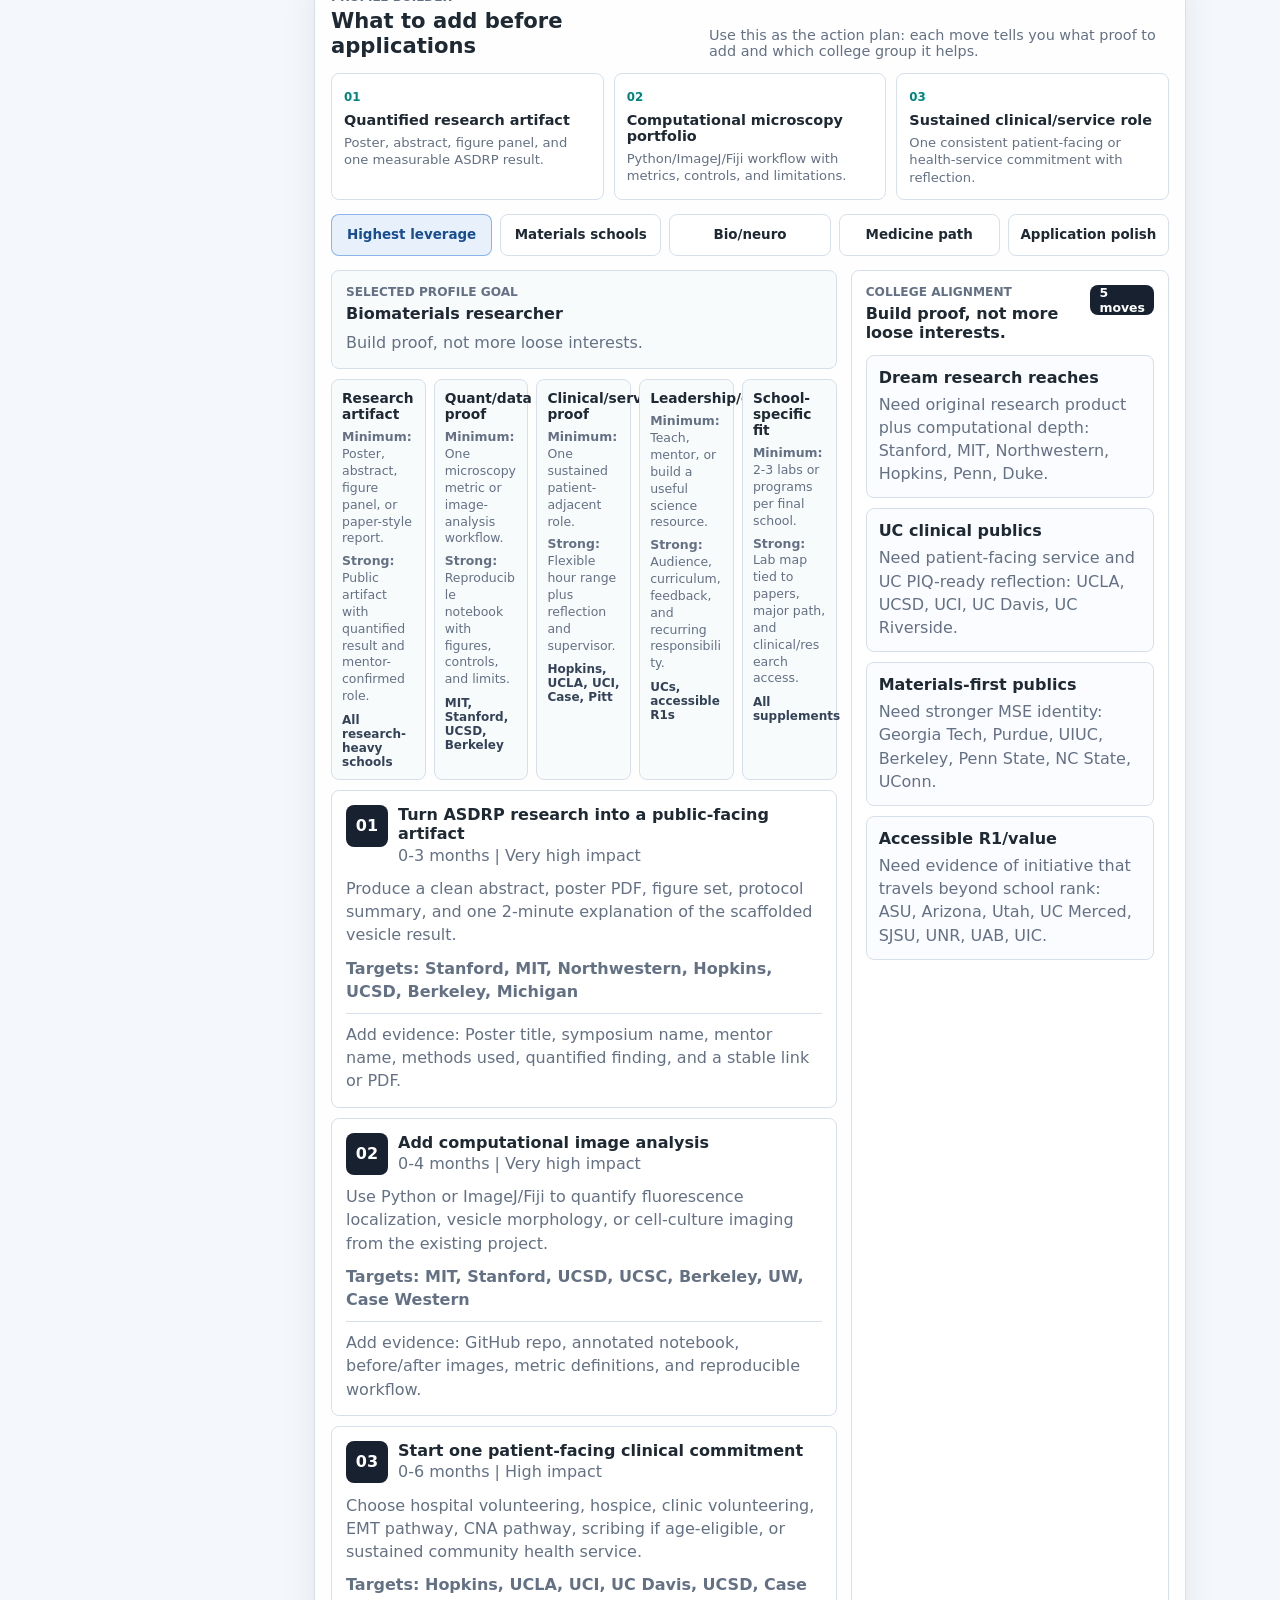
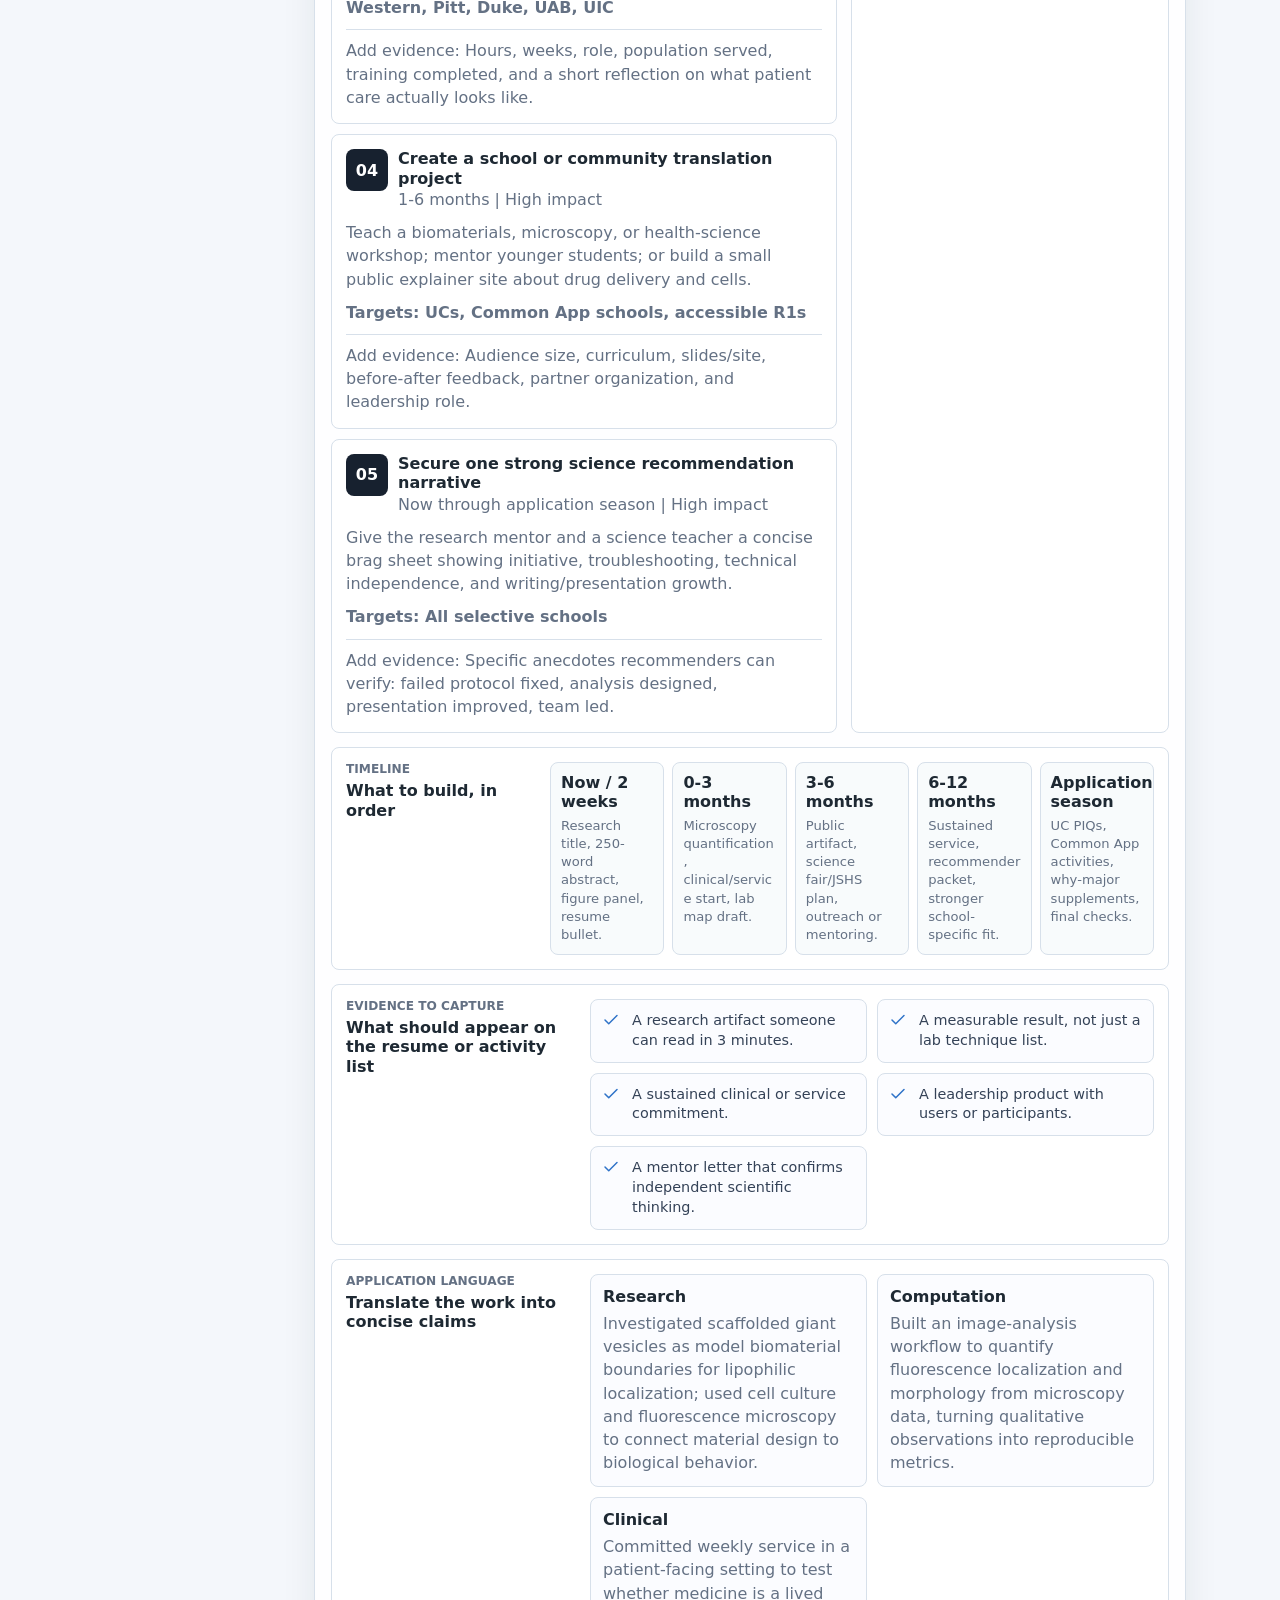
==== commit b249f09a: "Add research collaborator page" ====
--- a/index.html
+++ b/index.html
@@ -144,6 +144,7 @@
           </div>
           <div class="top-actions">
             <a class="primary-link" href="best-plan.html">Best plan</a>
+            <a href="collaborators.html">Research collaborators</a>
             <a href="outputs/profile_improvement_roadmap.md">Profile roadmap</a>
             <div class="download-links" aria-label="Downloads">
               <span>Pages</span>
--- a/assets/styles.css
+++ b/assets/styles.css
@@ -1862,6 +1862,350 @@
   background: #fff;
 }
 
+.collab-body {
+  background:
+    linear-gradient(180deg, rgba(255, 255, 255, 0.86), rgba(244, 247, 251, 0.98) 220px),
+    var(--paper);
+}
+
+.collab-page {
+  width: min(1280px, 100%);
+  margin: 0 auto;
+  padding: 18px;
+}
+
+.collab-hero {
+  display: grid;
+  grid-template-columns: minmax(0, 1fr) minmax(260px, 380px);
+  gap: 18px;
+  align-items: stretch;
+  padding: 22px;
+  border: 1px solid var(--line);
+  border-radius: var(--radius);
+  background:
+    linear-gradient(135deg, rgba(0, 133, 125, 0.1), rgba(111, 91, 189, 0.08)),
+    #fff;
+  box-shadow: var(--shadow);
+}
+
+.collab-hero h2,
+.collab-brief h2 {
+  margin: 0;
+  font-size: clamp(1.5rem, 3vw, 2.4rem);
+  line-height: 1.05;
+}
+
+.collab-hero p,
+.collab-brief p {
+  max-width: 760px;
+  color: var(--muted);
+  line-height: 1.55;
+}
+
+.collab-metrics {
+  display: grid;
+  grid-template-columns: repeat(3, minmax(0, 1fr));
+  gap: 10px;
+}
+
+.collab-metrics div {
+  min-height: 132px;
+  display: flex;
+  flex-direction: column;
+  justify-content: center;
+  padding: 16px;
+  border: 1px solid rgba(36, 50, 71, 0.14);
+  border-radius: var(--radius);
+  background: rgba(255, 255, 255, 0.76);
+}
+
+.collab-metrics strong {
+  font-size: clamp(1.7rem, 3vw, 2.7rem);
+  line-height: 1;
+}
+
+.collab-metrics span {
+  margin-top: 8px;
+  color: var(--muted);
+  font-size: 0.78rem;
+  font-weight: 850;
+  text-transform: uppercase;
+}
+
+.collab-tools {
+  display: grid;
+  grid-template-columns: minmax(260px, 1fr) minmax(150px, 0.45fr) minmax(150px, 0.45fr) minmax(170px, 0.55fr);
+  gap: 12px;
+  margin-top: 14px;
+  padding: 16px;
+  border: 1px solid var(--line);
+  border-radius: var(--radius);
+  background: #fff;
+  box-shadow: var(--shadow);
+}
+
+.collab-tools input,
+.collab-tools select {
+  width: 100%;
+  min-height: 44px;
+  margin-top: 7px;
+  padding: 0 12px;
+  border: 1px solid var(--line);
+  border-radius: var(--radius);
+  background: #fff;
+  color: var(--ink);
+}
+
+.collab-tabs {
+  display: flex;
+  flex-wrap: wrap;
+  gap: 8px;
+  margin: 14px 0;
+}
+
+.collab-chip {
+  min-height: 40px;
+  padding: 0 12px;
+  border: 1px solid var(--line);
+  border-radius: var(--radius);
+  background: #fff;
+  color: #344257;
+  cursor: pointer;
+  font-weight: 850;
+}
+
+.collab-chip.active {
+  border-color: rgba(0, 133, 125, 0.4);
+  background: #e6f5f3;
+  color: #075f59;
+}
+
+.collab-content {
+  margin-top: 16px;
+}
+
+.collab-grid {
+  display: grid;
+  grid-template-columns: repeat(3, minmax(0, 1fr));
+  gap: 14px;
+}
+
+.collab-card {
+  display: flex;
+  min-height: 520px;
+  flex-direction: column;
+  gap: 12px;
+  padding: 16px;
+  border: 1px solid var(--line);
+  border-radius: var(--radius);
+  background: #fff;
+  box-shadow: var(--shadow);
+}
+
+.collab-card header {
+  display: flex;
+  gap: 12px;
+  align-items: flex-start;
+  justify-content: space-between;
+}
+
+.collab-card h3 {
+  margin: 2px 0 4px;
+  font-size: 1.16rem;
+  line-height: 1.18;
+}
+
+.collab-card header p,
+.collab-title,
+.collab-location,
+.collab-fit,
+.collab-outreach {
+  margin: 0;
+  color: var(--muted);
+  line-height: 1.45;
+}
+
+.collab-kicker {
+  color: var(--teal);
+  font-size: 0.75rem;
+  font-weight: 900;
+  letter-spacing: 0;
+  text-transform: uppercase;
+}
+
+.score-pill {
+  flex: 0 0 auto;
+  display: inline-flex;
+  align-items: center;
+  justify-content: center;
+  width: 50px;
+  min-height: 50px;
+  border-radius: 50%;
+  background: var(--navy);
+  color: #fff;
+  font-weight: 900;
+}
+
+.collab-title {
+  color: #344257;
+  font-weight: 850;
+}
+
+.collab-fit {
+  color: #304057;
+}
+
+.collab-bars {
+  display: grid;
+  gap: 8px;
+}
+
+.collab-score-row {
+  display: grid;
+  grid-template-columns: 92px minmax(80px, 1fr) 32px;
+  gap: 8px;
+  align-items: center;
+  font-size: 0.78rem;
+  font-weight: 850;
+}
+
+.collab-meter {
+  height: 8px;
+  overflow: hidden;
+  border-radius: 999px;
+  background: #eef3f8;
+}
+
+.collab-meter span {
+  display: block;
+  height: 100%;
+  border-radius: inherit;
+  background: var(--teal);
+}
+
+.collab-score-row.materials .collab-meter span {
+  background: var(--blue);
+}
+
+.collab-score-row.biomed .collab-meter span {
+  background: var(--green);
+}
+
+.collab-score-row.neuro .collab-meter span {
+  background: var(--violet);
+}
+
+.collab-score-row.access .collab-meter span {
+  background: var(--gold);
+}
+
+.collab-tags {
+  display: flex;
+  flex-wrap: wrap;
+  gap: 6px;
+}
+
+.collab-tags span {
+  display: inline-flex;
+  align-items: center;
+  min-height: 28px;
+  padding: 0 8px;
+  border: 1px solid rgba(47, 115, 200, 0.18);
+  border-radius: 999px;
+  background: #eaf2fb;
+  color: #245a9d;
+  font-size: 0.72rem;
+  font-weight: 850;
+}
+
+.collab-methods {
+  display: grid;
+  grid-template-columns: 1fr 1fr;
+  gap: 6px 12px;
+  margin: 0;
+  padding-left: 18px;
+  color: #536172;
+  font-size: 0.84rem;
+  line-height: 1.35;
+}
+
+.collab-outreach {
+  margin-top: auto;
+  padding-top: 4px;
+}
+
+.collab-outreach strong {
+  color: var(--ink);
+}
+
+.collab-source {
+  display: inline-flex;
+  align-self: flex-start;
+  align-items: center;
+  min-height: 36px;
+  padding: 0 10px;
+  border: 1px solid rgba(0, 133, 125, 0.24);
+  border-radius: var(--radius);
+  color: #075f59;
+  text-decoration: none;
+  font-weight: 850;
+}
+
+.collab-empty {
+  grid-column: 1 / -1;
+  margin: 0;
+  padding: 18px;
+  border: 1px solid var(--line);
+  border-radius: var(--radius);
+  background: #fff;
+  color: var(--muted);
+}
+
+.collab-brief {
+  display: grid;
+  grid-template-columns: 260px minmax(0, 1fr);
+  gap: 18px;
+  margin-top: 18px;
+  padding: 22px;
+  border: 1px solid var(--line);
+  border-radius: var(--radius);
+  background: #fff;
+  box-shadow: var(--shadow);
+}
+
+.collab-brief h2 {
+  font-size: 1.4rem;
+}
+
+.collab-brief-grid {
+  display: grid;
+  grid-template-columns: repeat(3, minmax(0, 1fr));
+  gap: 14px;
+}
+
+.collab-brief-grid article {
+  min-height: 150px;
+  padding: 14px;
+  border-left: 4px solid var(--coral);
+  background: #fafcfd;
+}
+
+.collab-brief-grid article:nth-child(2) {
+  border-left-color: var(--violet);
+}
+
+.collab-brief-grid article:nth-child(3) {
+  border-left-color: var(--teal);
+}
+
+.collab-brief-grid h3 {
+  margin: 0 0 8px;
+}
+
+.collab-brief-grid p {
+  margin: 0;
+}
+
 .error-text {
   color: #9f2f1d;
   font-weight: 800;
@@ -1880,6 +2224,14 @@
   .band-board,
   .cards {
     grid-template-columns: 1fr 1fr;
+  }
+
+  .collab-grid {
+    grid-template-columns: repeat(2, minmax(0, 1fr));
+  }
+
+  .collab-tools {
+    grid-template-columns: minmax(260px, 1fr) minmax(160px, 220px);
   }
 
   .detail-panel {
@@ -1946,6 +2298,8 @@
   .top-band,
   .doc-top,
   .doc-shell,
+  .collab-hero,
+  .collab-brief,
   .section-head,
   .insight-grid,
   .guide-grid,
@@ -1962,6 +2316,7 @@
 
   .band-board,
   .cards,
+  .collab-brief-grid,
   .plot-list-grid,
   .prompt-grid,
   .gap-grid,
@@ -1979,6 +2334,15 @@
 
   .doc-side {
     position: static;
+  }
+
+  .collab-tools,
+  .collab-grid {
+    grid-template-columns: 1fr;
+  }
+
+  .collab-metrics {
+    grid-template-columns: repeat(3, minmax(0, 1fr));
   }
 
   .source-note {
@@ -2033,6 +2397,8 @@
 @media (max-width: 640px) {
   .band-board,
   .cards,
+  .collab-metrics,
+  .collab-brief-grid,
   .compare-grid,
   .metric-panel,
   .plot-list-grid,
@@ -2076,6 +2442,24 @@
     justify-content: flex-start;
   }
 
+  .collab-page {
+    padding: 12px;
+  }
+
+  .collab-hero,
+  .collab-brief,
+  .collab-tools {
+    padding: 14px;
+  }
+
+  .collab-methods {
+    grid-template-columns: 1fr;
+  }
+
+  .collab-score-row {
+    grid-template-columns: 82px minmax(70px, 1fr) 30px;
+  }
+
   .school-card {
     min-height: 0;
   }
